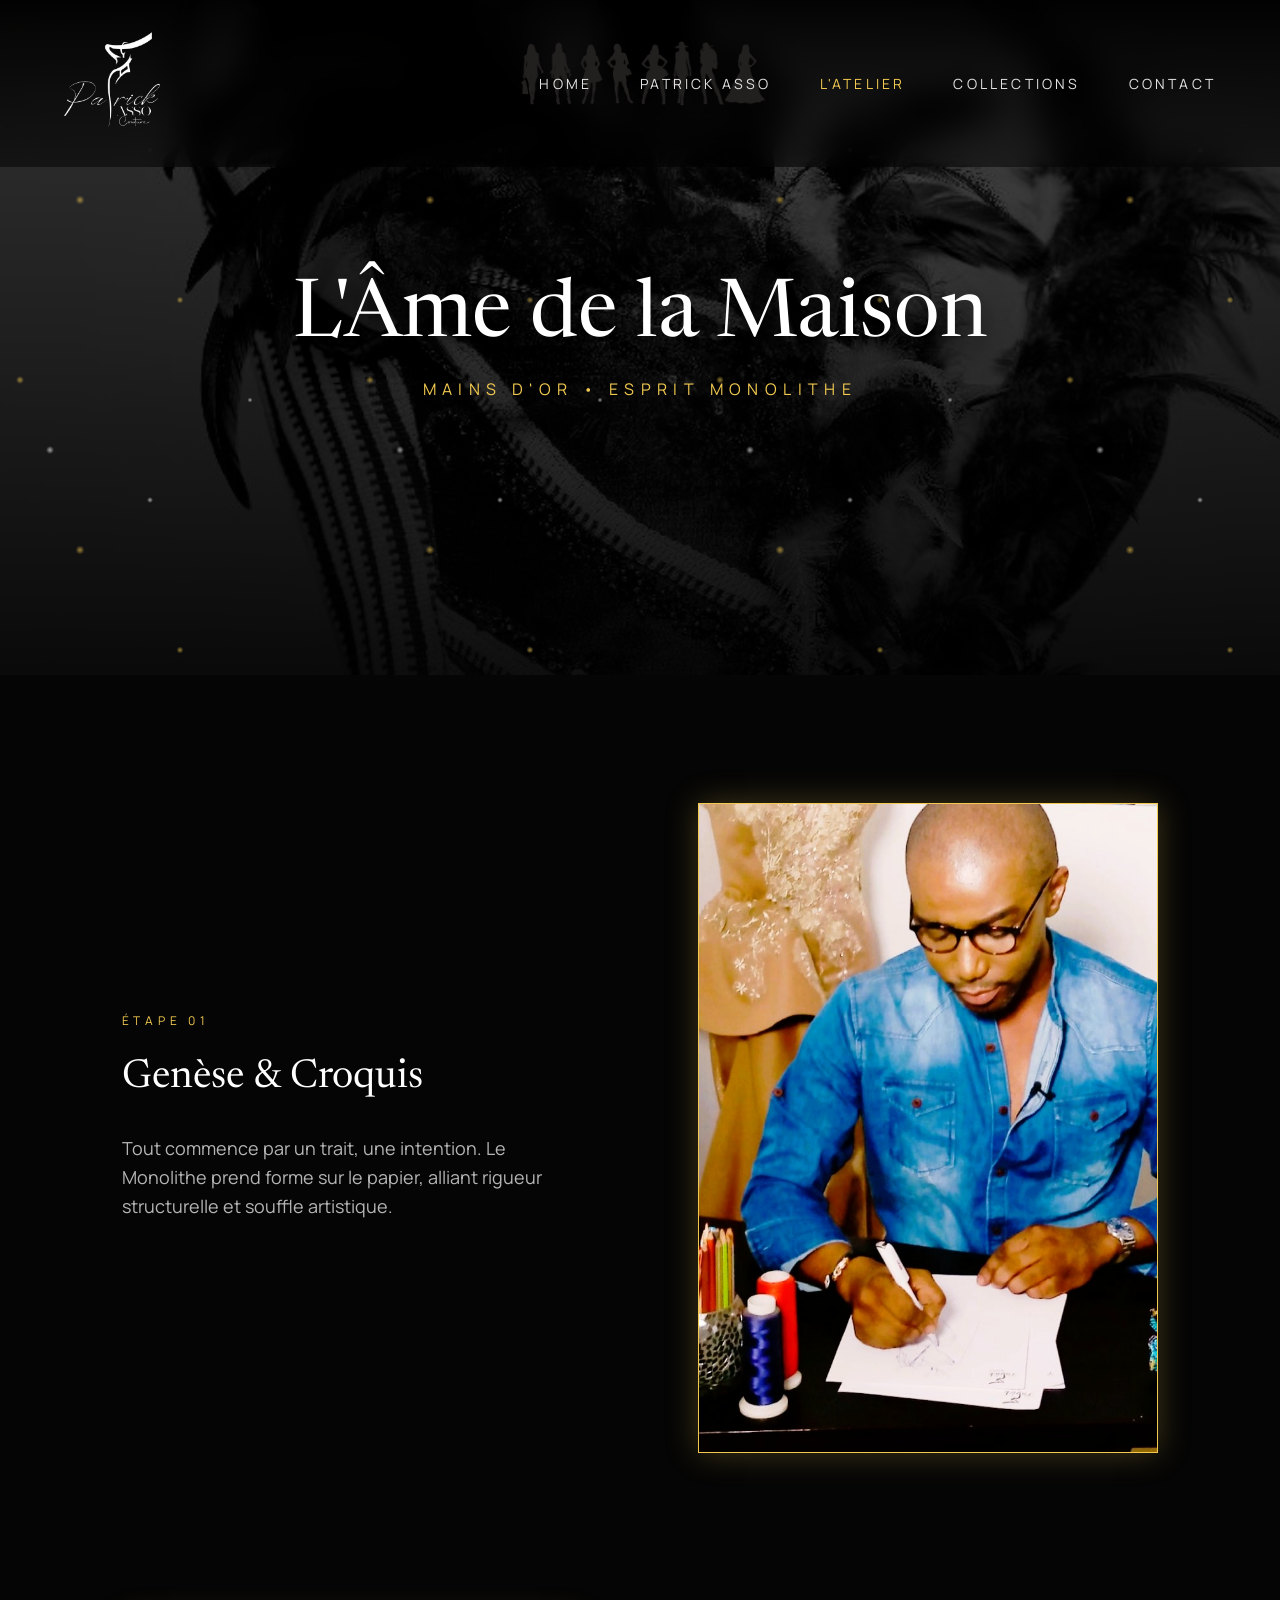
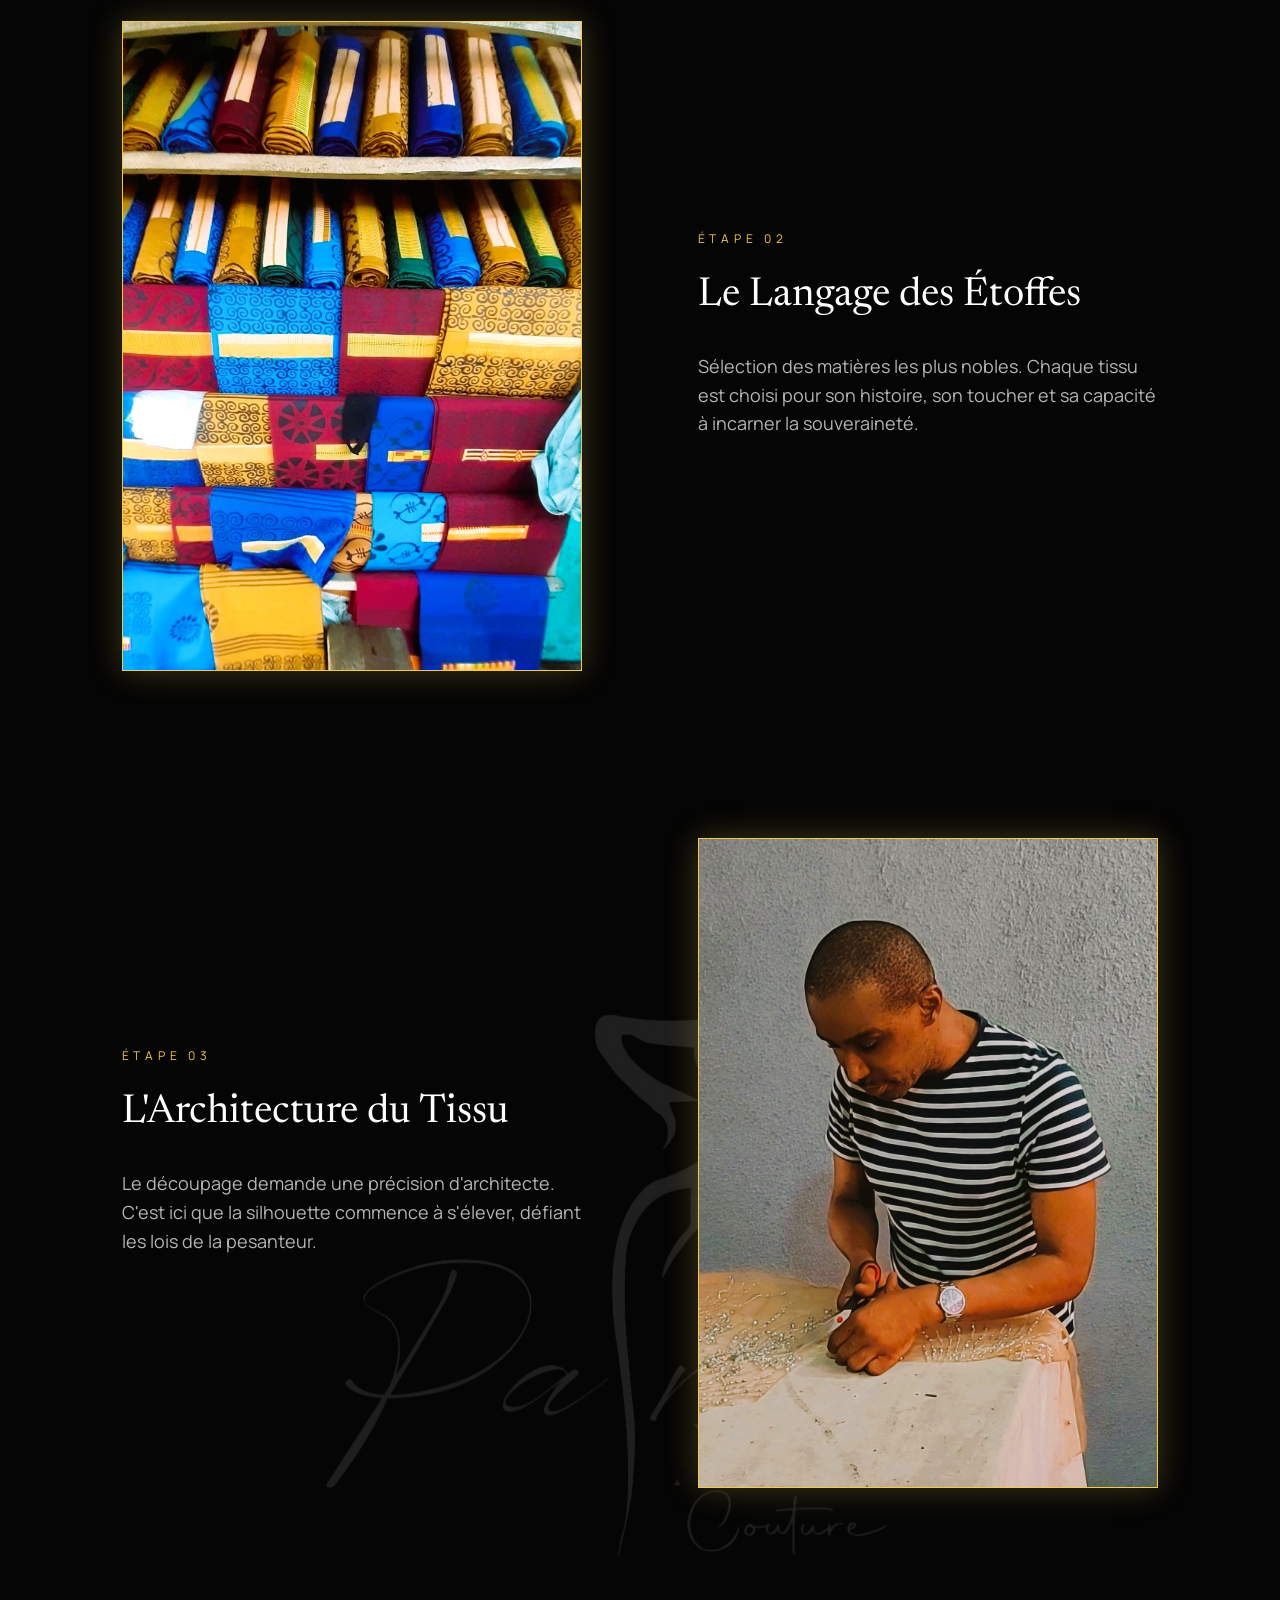
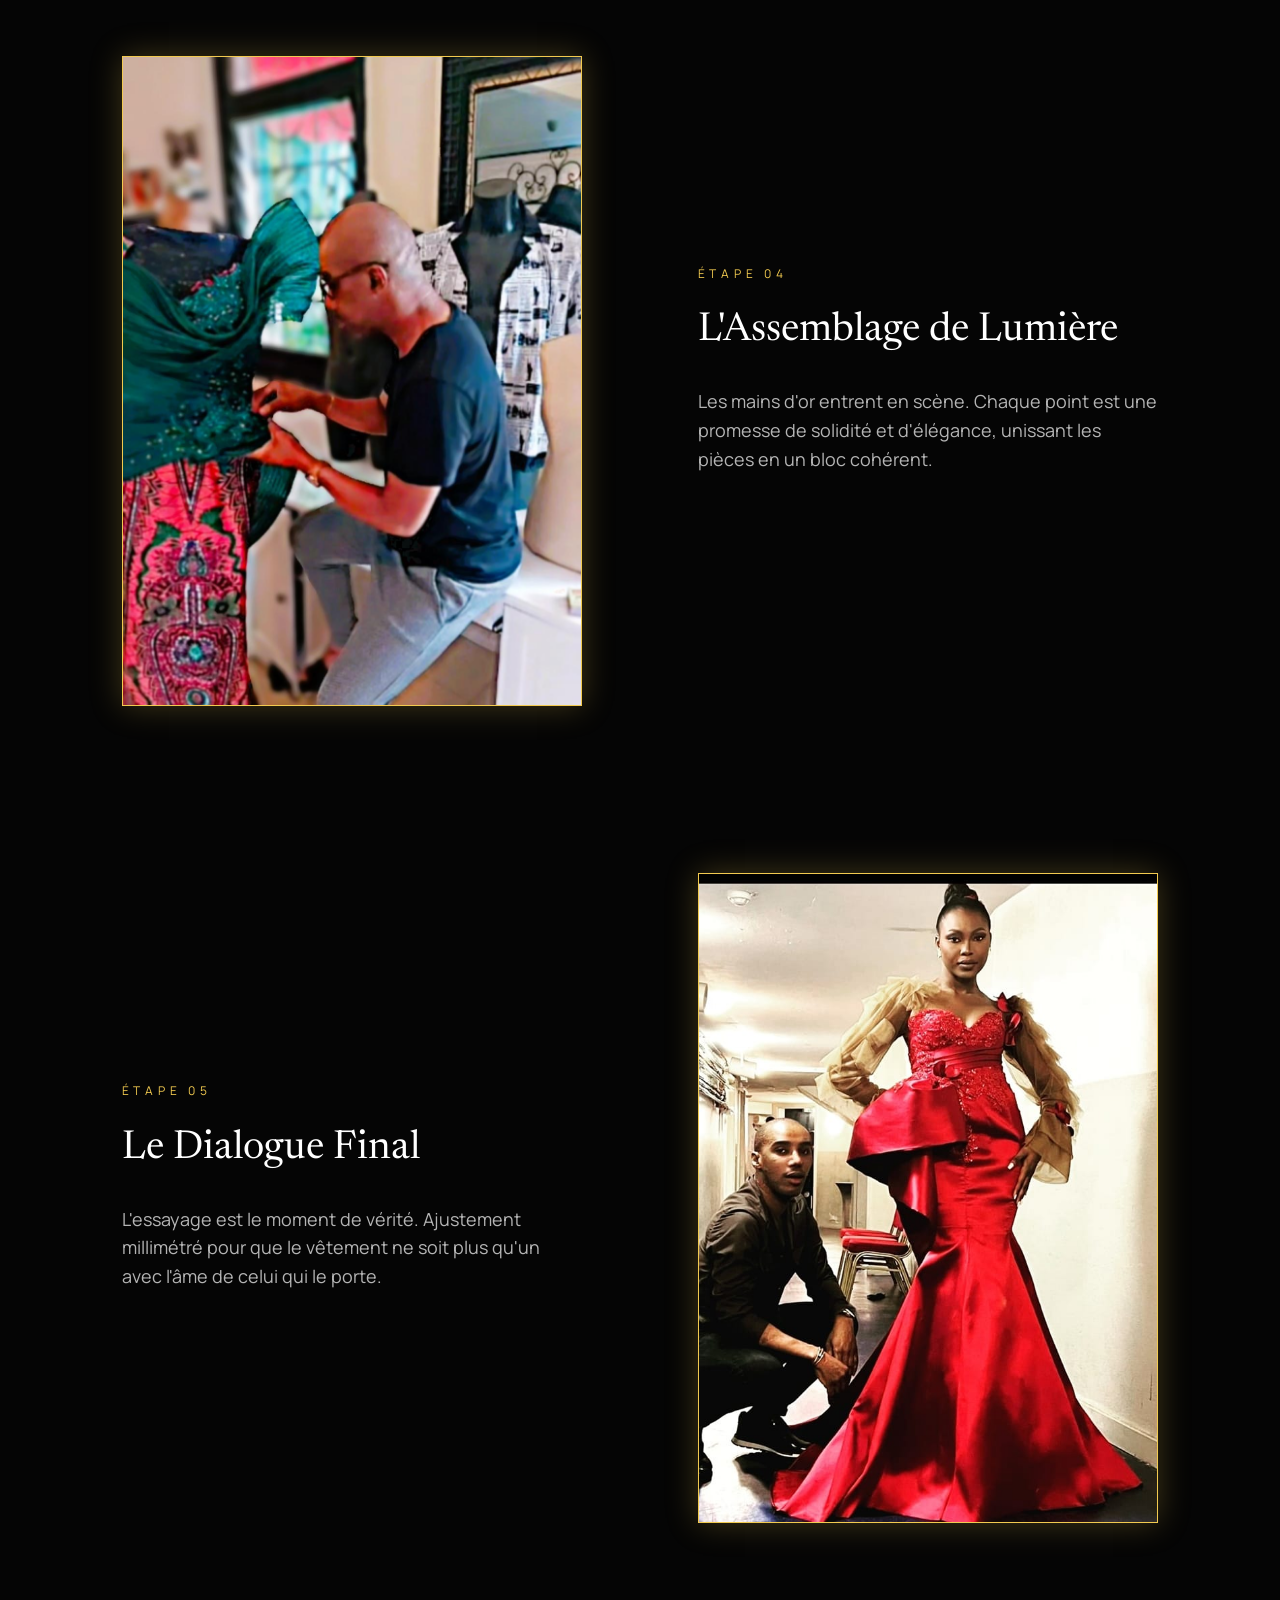
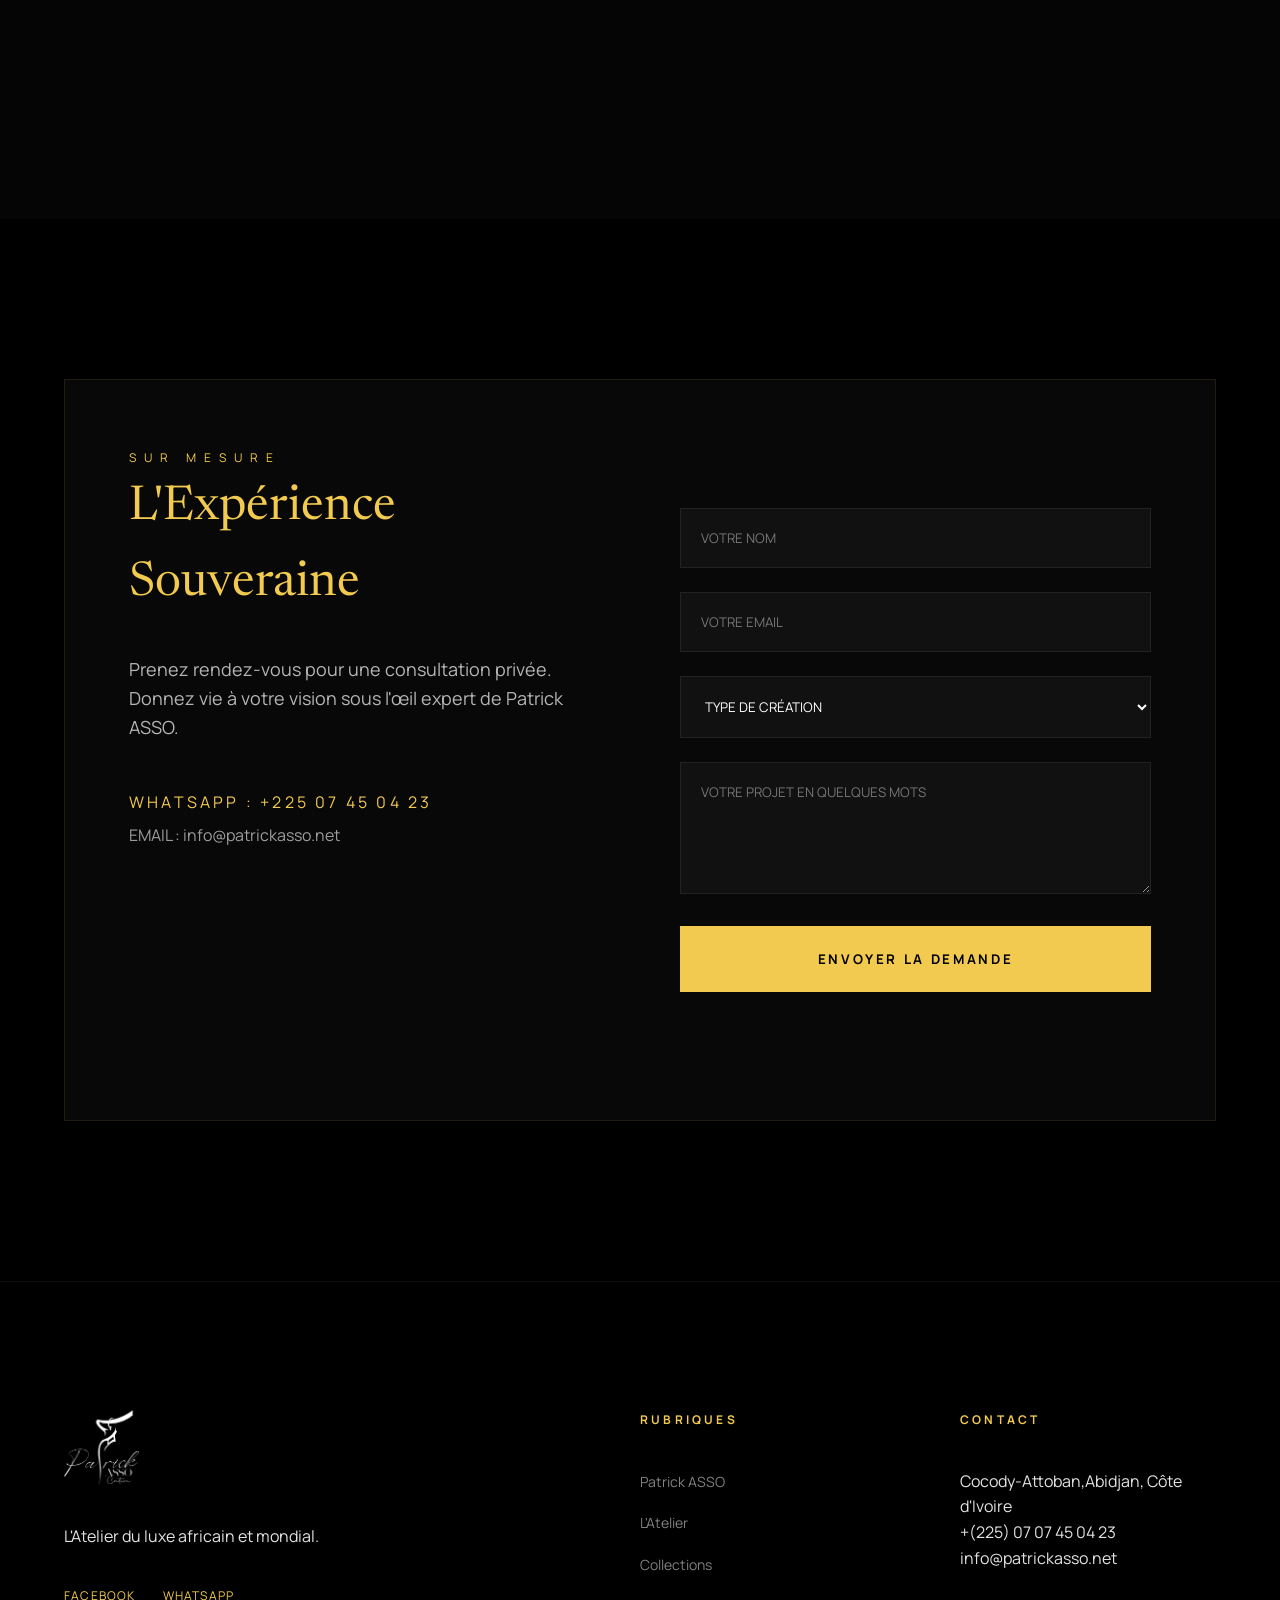
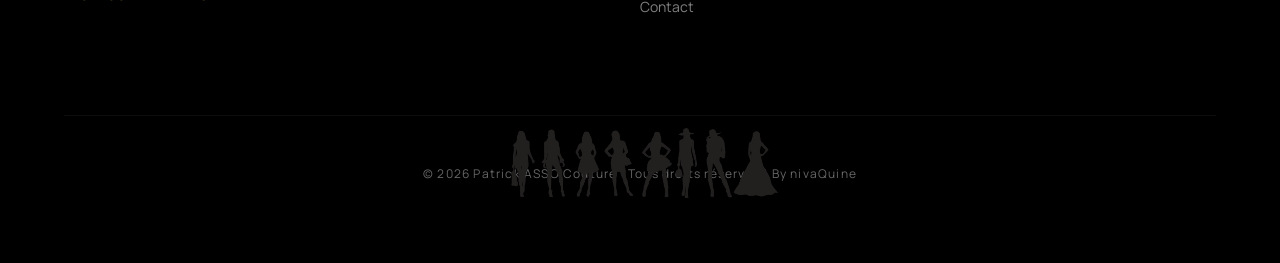
==== atelier.html @ ccaa70ef "feat: ajout images carrousel index + site complet" ====
<!DOCTYPE html>
<html lang="fr">
<head>
    <meta charset="UTF-8">
    <meta name="viewport" content="width=device-width, initial-scale=1.0">
    <title>L'Atelier & Sur Mesure | Patrick ASSO Couture</title>
    <link rel="icon" type="image/png" href="images/logo/favicon_pa.png">
    <link rel="stylesheet" href="index.css">
    <link rel="preconnect" href="https://fonts.googleapis.com">
    <link rel="preconnect" href="https://fonts.gstatic.com" crossorigin>
    <link href="https://fonts.googleapis.com/css2?family=Manrope:wght@200..800&family=Newsreader:ital,opsz,wght@0,6..72,200..800;1,6..72,200..800&display=swap" rel="stylesheet">
    <style>
        /* Specific Styles for Immersive Atelier Header */
        .atelier-hero {
            position: relative;
            height: 75vh;
            width: 100%;
            display: flex;
            align-items: center;
            justify-content: center;
            text-align: center;
            overflow: hidden;
        }

        .atelier-hero::before {
            content: '';
            position: absolute;
            top: 0; left: 0; width: 100%; height: 100%;
            background: linear-gradient(to bottom, rgba(0,0,0,0.5), rgba(0,0,0,0.9));
            z-index: 1;
        }

        .atelier-hero-content {
            position: relative;
            z-index: 2;
        }

        .atelier-hero-title {
            font-family: var(--font-serif);
            font-size: clamp(3rem, 7vw, 5rem);
            color: #fff;
            line-height: 1.1;
            margin-bottom: 1rem;
            text-shadow: 0 10px 30px rgba(0,0,0,0.8);
        }

        .atelier-hero-subtitle {
            font-family: var(--font-sans);
            font-size: 1rem;
            letter-spacing: 0.4em;
            color: var(--color-gold);
            text-transform: uppercase;
        }

        /* Timeline & Styling Integration */
        .timeline-section {
            padding: 8rem 0;
            background-color: #050505;
            position: relative;
            overflow: hidden;
        }

        .timeline-section::before {
            content: '';
            position: absolute;
            top: 50%;
            left: 50%;
            transform: translate(-50%, -50%);
            width: 70vh;
            height: 70vh;
            background-image: url('images/logo/logo_patric_asso_transp.png');
            background-size: contain;
            background-repeat: no-repeat;
            background-position: center;
            opacity: 0.1; /* Imperial Presence */
            z-index: 0;
            pointer-events: none;
            filter: grayscale(100%);
        }

        .timeline-container {
            position: relative;
            z-index: 1;
            max-width: 1200px;
            margin: 0 auto;
        }

        .timeline-item {
            display: flex;
            align-items: center;
            margin-bottom: 10rem;
            opacity: 1;
            transition: all 0.5s ease;
        }

        .timeline-item:nth-child(even) {
            flex-direction: row-reverse;
        }

        .timeline-content {
            flex: 1;
            padding: 0 5%;
        }

        .timeline-image {
            flex: 1;
            padding: 0 5%;
        }

        .timeline-image img {
            width: 100%;
            height: 650px;
            object-fit: cover;
            border: 1px solid var(--color-gold);
            box-shadow: 0 0 30px rgba(242, 202, 80, 0.25);
            transition: transform 0.8s ease;
        }

        .timeline-image img:hover {
            transform: scale(1.05);
        }

        .step-number {
            font-family: var(--font-sans);
            font-size: 0.75rem;
            color: var(--color-gold);
            letter-spacing: 0.3rem;
            margin-bottom: 1rem;
            display: block;
            text-transform: uppercase;
        }

        .step-title {
            font-family: var(--font-serif);
            font-size: 2.5rem;
            color: #fff;
            margin-bottom: 1.5rem;
        }

        /* Forms & Consultation Branding */
        .consult-section {
            background-color: var(--color-midnight);
            padding: 10rem 0;
        }

        .form-grid {
            display: grid;
            grid-template-columns: 1fr 1fr;
            gap: 5rem;
            background: #080808;
            border: 1px solid rgba(242, 202, 80, 0.1);
            padding: 4rem;
        }

        .form-info h2 {
            font-family: var(--font-serif);
            font-size: 3rem;
            margin-bottom: 2rem;
            color: var(--color-gold);
        }

        .contact-form input, .contact-form textarea, .contact-form select {
            width: 100%;
            padding: 1.25rem;
            background: #111;
            border: 1px solid #222;
            color: #fff;
            font-family: var(--font-sans);
            margin-bottom: 1.5rem;
            transition: border 0.3s ease;
        }

        .contact-form input:focus, .contact-form textarea:focus {
            outline: none;
            border-color: var(--color-gold);
        }

        .btn-submit {
            background: var(--color-gold);
            color: #000;
            border: none;
            padding: 1.5rem 3rem;
            font-family: var(--font-sans);
            font-weight: 700;
            text-transform: uppercase;
            letter-spacing: 0.2em;
            cursor: pointer;
            transition: all 0.3s ease;
            width: 100%;
        }

        .btn-submit:hover {
            background: #fff;
            transform: translateY(-5px);
        }

        @media (max-width: 992px) {
            .form-grid { grid-template-columns: 1fr; padding: 2rem; }
            .timeline-item, .timeline-item:nth-child(even) { flex-direction: column; text-align: center; }
            .timeline-image img { height: 400px; margin-top: 3rem; }
        }
    </style>
</head>
<body>

    <!-- Header Overlay Navigation -->
    <header class="main-header">
        <div class="logo-container">
            <a href="index.html">
                <img src="images/logo/logo_patric_asso_transp.png" alt="Patrick ASSO Couture" class="logo">
            </a>
        </div>
        <button class="menu-toggle" id="menuToggle" aria-label="Menu" aria-expanded="false"><span></span><span></span><span></span></button>
        <nav class="main-nav">
            <ul>
                <li><a href="index.html">Home</a></li>
                <li><a href="createur.html">Patrick ASSO</a></li>
                <li><a href="atelier.html" style="color: var(--color-gold);">L'Atelier</a></li>
                <li class="dropdown">
                    <a href="collections.html" class="dropbtn">Collections</a>
                    <div class="dropdown-content">
                        <a href="collection-love-love.html">Love & Love</a>
                        <a href="collection-asian.html">Asian</a>
                        <a href="collection-sahel.html">Sahel</a>
                        <a href="collection-urban.html">Urban</a>
                        <a href="collection-special.html">Edition Spéciale</a>
                    </div>
                </li>
                <li><a href="atelier.html#contact">Contact</a></li>
            </ul>
        </nav>
    </header>

    <main>
        <!-- Immersive B&W Header -->
        <section class="atelier-hero">
            <div class="hero-carousel-container">
                <div class="hero-carousel-slide active" style="background-image: url('images/atelier/atelier.jpg');"></div>
                <div class="hero-carousel-slide" style="background-image: url('images/atelier/choix_tissu.jpg');"></div>
                <div class="hero-carousel-slide" style="background-image: url('images/atelier/decoupage.jpg');"></div>
            </div>
            <div class="atelier-hero-content">
                <h1 class="atelier-hero-title">L'Âme de la Maison</h1>
                <p class="atelier-hero-subtitle">Mains d'Or • Esprit Monolithe</p>
            </div>
            <!-- Glitter overlay for a fairy touch -->
            <!-- Balanced White & Gold Glitter Overlay -->
            <div style="position: absolute; top:0; left:0; width:100%; height:100%; z-index:1; animation: glitterFall 25s linear infinite; background-image: 
                radial-gradient(4px 4px at 20px 30px, var(--color-gold), rgba(0,0,0,0)), 
                radial-gradient(3px 3px at 150px 150px, #fff, rgba(0,0,0,0)),
                radial-gradient(4.5px 4.5px at 80px 200px, var(--color-gold), rgba(0,0,0,0)),
                radial-gradient(2.5px 2.5px at 250px 50px, #fff, rgba(0,0,0,0)),
                radial-gradient(3.5px 3.5px at 180px 300px, var(--color-gold), rgba(0,0,0,0)),
                radial-gradient(4px 4px at 50px 100px, #fff, rgba(0,0,0,0)); 
                background-size: 350px 350px; opacity: 0.6; pointer-events: none;"></div>
        </section>

        <!-- Chronology of creation -->
        <section class="timeline-section">
            <div class="container">
                <div class="timeline-container">
                    
                    <!-- Step 1 -->
                    <div class="timeline-item">
                        <div class="timeline-content">
                            <span class="step-number">Étape 01</span>
                            <h3 class="step-title">Genèse & Croquis</h3>
                            <p class="body-text">Tout commence par un trait, une intention. Le Monolithe prend forme sur le papier, alliant rigueur structurelle et souffle artistique.</p>
                        </div>
                        <div class="timeline-image">
                            <img src="images/atelier/conception_croquis.jpg" alt="Conception Croquis">
                        </div>
                    </div>

                    <!-- Step 2 -->
                    <div class="timeline-item">
                        <div class="timeline-content">
                            <span class="step-number">Étape 02</span>
                            <h3 class="step-title">Le Langage des Étoffes</h3>
                            <p class="body-text">Sélection des matières les plus nobles. Chaque tissu est choisi pour son histoire, son toucher et sa capacité à incarner la souveraineté.</p>
                        </div>
                        <div class="timeline-image">
                            <img src="images/atelier/choix_tissu.jpg" alt="Choix des tissus">
                        </div>
                    </div>

                    <!-- Step 3 -->
                    <div class="timeline-item">
                        <div class="timeline-content">
                            <span class="step-number">Étape 03</span>
                            <h3 class="step-title">L'Architecture du Tissu</h3>
                            <p class="body-text">Le découpage demande une précision d'architecte. C'est ici que la silhouette commence à s'élever, défiant les lois de la pesanteur.</p>
                        </div>
                        <div class="timeline-image">
                            <img src="images/atelier/decoupage.jpg" alt="Découpage">
                        </div>
                    </div>

                    <!-- Step 4 -->
                    <div class="timeline-item">
                        <div class="timeline-content">
                            <span class="step-number">Étape 04</span>
                            <h3 class="step-title">L'Assemblage de Lumière</h3>
                            <p class="body-text">Les mains d'or entrent en scène. Chaque point est une promesse de solidité et d'élégance, unissant les pièces en un bloc cohérent.</p>
                        </div>
                        <div class="timeline-image">
                            <img src="images/atelier/montage.jpg" alt="Montage">
                        </div>
                    </div>

                    <!-- Step 5 -->
                    <div class="timeline-item">
                        <div class="timeline-content">
                            <span class="step-number">Étape 05</span>
                            <h3 class="step-title">Le Dialogue Final</h3>
                            <p class="body-text">L'essayage est le moment de vérité. Ajustement millimétré pour que le vêtement ne soit plus qu'un avec l'âme de celui qui le porte.</p>
                        </div>
                        <div class="timeline-image">
                            <img src="images/atelier/essayage.jpg" alt="Essayage">
                        </div>
                    </div>

                </div>
            </div>
        </section>

        <!-- Consultation Form -->
        <section class="consult-section" id="contact">
            <div class="container">
                <div class="form-grid">
                    <div class="form-info">
                        <span class="hero-label">SUR MESURE</span>
                        <h2>L'Expérience<br>Souveraine</h2>
                        <p class="body-text">Prenez rendez-vous pour une consultation privée. Donnez vie à votre vision sous l'œil expert de Patrick ASSO.</p>
                        <div style="margin-top: 3rem;">
                            <p style="color: var(--color-gold); font-family: var(--font-sans); letter-spacing: 0.2rem;">WHATSAPP : +225 07 45 04 23</p>
                            <p style="color: #fff; opacity: 0.6; font-family: var(--font-sans); margin-top: 0.5rem;">EMAIL : info@patrickasso.net</p>
                        </div>
                    </div>
                    <form action="https://formspree.io/f/xzdkaaqk" method="POST" id="contact-form" class="contact-form">
                        <input type="text" name="name" placeholder="VOTRE NOM" required>
                        <input type="email" name="email" placeholder="VOTRE EMAIL" required>
                        <select name="category" required>
                            <option value="" disabled selected>TYPE DE CRÉATION</option>
                            <option value="wedding">Love & Love</option>
                            <option value="soiree">Haute Couture Soirée</option>
                            <option value="homme">Ligne Homme</option>
                            <option value="autre">Consultation Privée</option>
                        </select>
                        <textarea name="message" placeholder="VOTRE PROJET EN QUELQUES MOTS" rows="5" required></textarea>
                        <button type="submit" id="submit-btn" class="btn-submit">ENVOYER LA DEMANDE</button>
                        <p id="form-status" style="display: none; margin-top: 1rem; color: var(--color-gold); font-family: var(--font-sans); text-transform: uppercase; letter-spacing: 0.1rem; font-size: 0.8rem;"></p>
                    </form>
                </div>
            </div>
        </section>

    </main>

    <!-- Footer -->
            <footer class="main-footer" id="contact">
        <div class="container">
            <div class="footer-grid">
                <div class="footer-brand">
                    <img src="images/logo/logo_patric_asso_transp.png" alt="Patrick ASSO" class="logo-small">
                    <p>L'Atelier du luxe africain et mondial.</p>
                    <div style="margin-top: 2rem;">
                        <a href="https://www.facebook.com/profile.php?id=100050481160133" target="_blank"
                            style="color: var(--color-gold); margin-right: 1.5rem; text-decoration: none; font-size: 0.75rem; letter-spacing: 0.1em;">FACEBOOK</a>
                        <a href="https://wa.me/22507450423" target="_blank"
                            style="color: var(--color-gold); text-decoration: none; font-size: 0.75rem; letter-spacing: 0.1em;">WHATSAPP</a>
                    </div>
                </div>
                <div class="footer-links">
                    <h4>RUBRIQUES</h4>
                    <ul>
                        <li><a href="createur.html">Patrick ASSO</a></li>
                        <li><a href="atelier.html">L'Atelier</a></li>
                        <li><a href="collections.html">Collections</a></li>
                        <li><a href="atelier.html#contact">Contact</a></li>
                    </ul>
                </div>
                <div class="footer-contact">
                    <h4>Contact</h4>
                    <p>Cocody-Attoban,Abidjan, Côte d'Ivoire</p>
                    <p>+(225) 07 07 45 04 23</p>
                    <p>info@patrickasso.net</p>
                </div>
            </div>
            <div class="footer-bottom">
                &copy; 2026 Patrick ASSO Couture | Tous droits réservés | By nivaQuine
            </div>
        </div>
    </footer>

    <script>
        var form = document.getElementById("contact-form");
        
        async function handleSubmit(event) {
          event.preventDefault();
          var status = document.getElementById("form-status");
          var btn = document.getElementById("submit-btn");
          var data = new FormData(event.target);
          
          btn.innerText = "ENVOI EN COURS...";
          btn.disabled = true;

          fetch(event.target.action, {
            method: form.method,
            body: data,
            headers: {
                'Accept': 'application/json'
            }
          }).then(response => {
            if (response.ok) {
              status.innerText = "MERCI ! VOTRE DEMANDE A ÉTÉ ENVOYÉE AVEC SUCCÈS.";
              status.style.display = "block";
              btn.innerText = "ENVOYÉ";
              form.reset()
            } else {
              response.json().then(data => {
                if (Object.hasOwn(data, 'errors')) {
                  status.innerText = data["errors"].map(error => error["message"]).join(", ");
                } else {
                  status.innerText = "OUP ! UNE ERREUR S'EST PRODUITE.";
                }
                status.style.display = "block";
                btn.innerText = "RESSAYER";
                btn.disabled = false;
              })
            }
          }).catch(error => {
            status.innerText = "OUP ! UNE ERREUR DE CONNEXION S'EST PRODUITE.";
            status.style.display = "block";
            btn.innerText = "RESSAYER";
            btn.disabled = false;
          });
        }
        form.addEventListener("submit", handleSubmit)
    </script>
    <!-- Hamburger Menu Script -->
    <script>
    (function() {
        var toggle = document.getElementById('menuToggle');
        var nav = document.querySelector('.main-nav');
        if (!toggle || !nav) return;

        function closeNav() {
            nav.classList.remove('nav-open');
            toggle.classList.remove('is-active');
            toggle.setAttribute('aria-expanded', 'false');
        }

        // Hamburger toggle
        toggle.addEventListener('click', function(e) {
            e.stopPropagation();
            var isOpen = nav.classList.toggle('nav-open');
            toggle.classList.toggle('is-active', isOpen);
            toggle.setAttribute('aria-expanded', String(isOpen));
        });

        // Mobile dropdown toggle (click on dropbtn)
        nav.querySelectorAll('.dropbtn').forEach(function(btn) {
            btn.addEventListener('click', function(e) {
                if (window.innerWidth <= 900) {
                    e.preventDefault();
                    e.stopPropagation();
                    var parentLi = btn.closest('.dropdown');
                    // Close other dropdowns
                    nav.querySelectorAll('.dropdown.open').forEach(function(d) {
                        if (d !== parentLi) d.classList.remove('open');
                    });
                    parentLi.classList.toggle('open');
                }
            });
        });

        // Close nav on regular link click (not dropbtn on mobile)
        nav.querySelectorAll('a:not(.dropbtn)').forEach(function(link) {
            link.addEventListener('click', closeNav);
        });

        // Close on outside click
        document.addEventListener('click', function(e) {
            if (!nav.contains(e.target) && !toggle.contains(e.target)) {
                closeNav();
                nav.querySelectorAll('.dropdown.open').forEach(function(d) {
                    d.classList.remove('open');
                });
            }
        });

        // On resize back to desktop: reset state
        window.addEventListener('resize', function() {
            if (window.innerWidth > 900) {
                closeNav();
                nav.querySelectorAll('.dropdown.open').forEach(function(d) {
                    d.classList.remove('open');
                });
            }
        });
    })();
    </script>
    <script src="hero-carousel.js"></script>
</body>
</html>
---- index.css ----
/* Modern Reset & Base Rules */
* {
    margin: 0;
    padding: 0;
    box-sizing: border-box;
}

:root {
    --color-midnight: #000000;
    /* Switched to pure black for better logo integration */
    --color-gold: #f2ca50;
    --color-silver: #e2e2e2;
    --color-text: #e2e2e2;
    --font-serif: 'Newsreader', serif;
    --font-sans: 'Manrope', sans-serif;
    --spacing-base: 1.5rem;
    --spacing-xl: 4rem;
    --spacing-hero: 8rem;
}

html {
    scroll-behavior: smooth;
    overflow-x: hidden;
    width: 100%;
}

body {
    background-color: var(--color-midnight);
    color: var(--color-text);
    font-family: var(--font-sans);
    line-height: 1.6;
    overflow-x: hidden;
    position: relative;
    width: 100%;
}

/* Watermark Logo Background */
body::before {
    content: '';
    position: fixed;
    top: 50%;
    left: 50%;
    transform: translate(-50%, -50%);
    width: 60vh;
    height: 60vh;
    background-image: url('images/logo/logo_patric_asso_transp.png');
    background-size: contain;
    background-position: center;
    background-repeat: no-repeat;
    opacity: 0.12;
    /* Reinforced Visibility */
    z-index: -1;
    pointer-events: none;
}

/* Typography */
h1,
h2,
h3,
blockquote {
    font-family: var(--font-serif);
    font-weight: 400;
}

h1 {
    font-size: clamp(3rem, 10vw, 6rem);
    line-height: 1.1;
}

h2 {
    font-size: clamp(2rem, 5vw, 3.5rem);
    margin-bottom: 2rem;
}

h3 {
    font-size: 1.75rem;
    margin-bottom: 1rem;
}

.section-title {
    position: relative;
    padding-left: 2rem;
}

.section-title::before {
    content: '';
    position: absolute;
    left: 0;
    top: 0.5rem;
    width: 2px;
    height: 100%;
    background-color: var(--color-gold);
}

.section-title-center {
    font-family: var(--font-serif);
    font-size: 3rem;
    text-align: center;
    margin-bottom: 5rem;
    letter-spacing: 0.1em;
}

.body-text {
    font-size: 1.125rem;
    color: rgba(255, 255, 255, 0.7);
    max-width: 60ch;
    margin-bottom: 2rem;
}

/* Header & Nav */
.main-header {
    position: fixed;
    top: 0;
    left: 0;
    width: 100%;
    padding: 2rem 5%;
    display: flex;
    justify-content: space-between;
    align-items: center;
    z-index: 1000;
    background: linear-gradient(rgba(0, 0, 0, 0.95), rgba(0, 0, 0, 0.5));
    backdrop-filter: blur(15px);
}

.main-header::before {
    content: '';
    position: absolute;
    top: 50%;
    left: 50%;
    transform: translate(-50%, -50%);
    width: 280px;
    height: 100%;
    background-image: url('images/masques_motifs/fashion.png');
    background-size: contain;
    background-position: center;
    background-repeat: no-repeat;
    pointer-events: none;
    z-index: 0;
    animation: sealColorPulse 6s ease-in-out infinite;
}

.logo-container,
.main-nav {
    position: relative;
    z-index: 2;
}

.logo {
    height: 95px;
    /* Enlarged for premium presence */
    width: auto;
}

.main-nav ul {
    display: flex;
    list-style: none;
    gap: 3rem;
}

.main-nav a {
    text-decoration: none;
    color: var(--color-silver);
    font-family: var(--font-sans);
    text-transform: uppercase;
    font-size: 0.875rem;
    letter-spacing: 0.2rem;
    transition: color 0.3s ease;
}

.main-nav a:hover,
.dropdown:hover .dropbtn {
    color: var(--color-gold);
}

/* Dropdown Menu Styles */
.dropdown {
    position: relative;
    display: inline-block;
}

.dropdown-content {
    display: none;
    position: absolute;
    background-color: rgba(0, 0, 0, 0.95);
    min-width: 220px;
    box-shadow: 0px 8px 16px 0px rgba(0, 0, 0, 0.5);
    z-index: 1001;
    border: 1px solid rgba(242, 202, 80, 0.2);
    top: 100%;
    left: 0;
    margin-top: 0;
    /* Fixed: Removed gap that caused hover menu to close */
    backdrop-filter: blur(10px);
}

.dropdown-content a {
    color: var(--color-silver);
    padding: 1rem 1.5rem;
    text-decoration: none;
    display: block;
    font-size: 0.75rem;
    letter-spacing: 0.1em;
    border-bottom: 1px solid rgba(255, 255, 255, 0.05);
    transition: all 0.3s ease;
}

.dropdown-content a:last-child {
    border-bottom: none;
}

.dropdown-content a:hover {
    background-color: rgba(242, 202, 80, 0.1);
    color: var(--color-gold);
    padding-left: 2rem;
}

.dropdown:hover .dropdown-content {
    display: block;
}

/* Carousel Hero Section */
.hero {
    position: relative;
    height: 100vh;
    width: 100%;
    display: flex;
    justify-content: center;
    /* Added for centering ability */
    align-items: center;
    overflow: hidden;
}

.carousel-container {
    position: absolute;
    top: 0;
    left: 0;
    width: 100%;
    height: 100vh;
    z-index: 0;
    overflow: hidden;
}

.carousel-slide {
    position: absolute;
    top: 50%;
    transform: translate(-50%, -50%);
    width: 25vw;
    height: 60vh;
    background-size: cover;
    background-position: center top;
    border-radius: 4px;
    border: 1px solid var(--color-gold);
    /* Added golden frame */
    opacity: 0;
    filter: grayscale(100%);
    transition: all 0.8s cubic-bezier(0.25, 1, 0.5, 1);
    z-index: 0;
}


/* Bottom Silhouette Mask Overlay */
.carousel-container::after {
    content: '';
    position: absolute;
    bottom: 0;
    left: 0;
    width: 100%;
    height: 15vh;
    background-image: url('images/masques_motifs/fashion.png');
    background-size: contain;
    background-position: bottom center;
    background-repeat: repeat-x;
    z-index: 2;
    opacity: 0.3;
    /* Subtle presence */
    filter: brightness(0);
    /* Make silhouettes pure black */
}

.carousel-slide.active {
    left: 50%;
    width: 35vw;
    height: 80vh;
    opacity: 1;
    filter: grayscale(0%);
    z-index: 3;
    box-shadow: 0 30px 60px rgba(0, 0, 0, 0.8), 0 0 20px rgba(242, 202, 80, 0.4);
}

.carousel-slide.prev {
    left: 15%;
    opacity: 0.6;
    filter: grayscale(100%);
    z-index: 2;
}

.carousel-slide.next {
    left: 85%;
    opacity: 0.6;
    filter: grayscale(100%);
    z-index: 2;
}

.carousel-slide.hidden-left {
    left: -20%;
    opacity: 0;
    z-index: 1;
    pointer-events: none;
}

.carousel-slide.hidden-right {
    left: 120%;
    opacity: 0;
    z-index: 1;
    pointer-events: none;
}

.hero-overlay {
    display: none;
    /* Removed shadow to make images fully visible */
}

/* Shared Secondary Hero Carousel (Fade) */
.hero-carousel-container {
    position: absolute;
    top: 0;
    left: 0;
    width: 100%;
    height: 100%;
    z-index: 0;
    overflow: hidden;
}

.hero-carousel-slide {
    position: absolute;
    top: 0;
    left: 0;
    width: 100%;
    height: 100%;
    background-size: cover;
    background-position: center 15%;
    opacity: 0;
    transition: opacity 1.5s ease-in-out;
    filter: grayscale(100%) brightness(0.7);
    z-index: 0;
}

.hero-carousel-slide.active {
    opacity: 1;
}

.hero-content {
    position: absolute;
    bottom: 8%;
    /* Moved to bottom */
    left: 50%;
    transform: translateX(-50%);
    /* Centered horizontally */
    z-index: 10;
    width: 90%;
    max-width: 1000px;
    text-align: center;
    /* Centered text */
}

.hero-label {
    font-family: var(--font-sans);
    letter-spacing: 0.5rem;
    font-size: 0.75rem;
    color: var(--color-gold);
    margin-bottom: 2rem;
}

.hero-title span {
    color: var(--color-gold);
    font-style: italic;
    font-weight: 300;
}

.btn-primary {
    display: inline-block;
    background-color: var(--color-gold);
    color: #000;
    padding: 1rem 2.5rem;
    text-decoration: none;
    text-transform: uppercase;
    font-family: var(--font-sans);
    font-weight: 700;
    letter-spacing: 0.1rem;
    margin-top: 2rem;
    /* Reduced for bottom alignment */
    transition: all 0.3s ease;
}

.btn-primary:hover {
    background-color: #fff;
    transform: translateX(10px);
}

/* Heritage Section */
.container {
    max-width: 1400px;
    margin: 0 auto;
    padding: 0 5%;
}

.heritage {
    padding: var(--spacing-hero) 0;
}

.heritage-grid {
    display: grid;
    grid-template-columns: 1fr 1fr;
    gap: 5rem;
    align-items: center;
}

.heritage-image img {
    width: 100%;
    height: auto;
    object-fit: cover;
    border: 1px solid var(--color-gold);
    /* Unified styling */
    box-shadow: 0 0 20px rgba(242, 202, 80, 0.2);
}

.link-gold {
    color: var(--color-gold);
    text-decoration: none;
    text-transform: uppercase;
    font-size: 0.875rem;
    font-weight: 700;
    letter-spacing: 0.1rem;
    border-bottom: 1px solid var(--color-gold);
}

/* Collections & Lookbook */
.featured-collection {
    padding: var(--spacing-hero) 0;
}

.lookbook-grid {
    display: grid;
    grid-template-columns: 1fr 1fr;
    gap: 4rem;
}

.look-card {
    position: relative;
    overflow: hidden;
    background-color: #0c0c0c;
}

.look-card img {
    width: 100%;
    height: 800px;
    object-fit: cover;
    transition: transform 1.2s ease;
    border: 1px solid var(--color-gold);
    /* Unified styling */
    box-shadow: 0 0 30px rgba(242, 202, 80, 0.25);
}

.look-card:hover img {
    transform: scale(1.05);
}

.asym-down {
    margin-top: 10rem;
}

.look-info {
    padding: 2rem 0;
}

.look-card p {
    font-family: var(--font-sans);
    font-size: 0.875rem;
    text-transform: uppercase;
    letter-spacing: 0.1rem;
    color: var(--color-gold);
}

/* Quote Section / Parallax Gap */
.quote-section {
    padding: var(--spacing-hero) 0;
    text-align: center;
    background-image: url('images/init/init_wedding_5.jpg');

    background-size: cover;
    background-position: center;
    background-attachment: fixed;
    position: relative;
    overflow: hidden;
}

.quote-section::after {
    content: '';
    position: absolute;
    top: 0;
    left: 0;
    width: 100%;
    height: 100%;
    background: rgba(0, 0, 0, 0.7);
    /* Darken for text legibility */
    z-index: 1;
}

.quote-section .container {
    position: relative;
    z-index: 2;
}

.main-quote {
    font-size: clamp(2rem, 4vw, 3.5rem);
    line-height: 1.3;
    font-style: italic;
    color: var(--color-gold);
    max-width: 1100px;
    margin: 0 auto;
    opacity: 0.9;
}

.main-quote cite {
    display: block;
    font-size: 0.9rem;
    font-family: var(--font-sans);
    font-style: normal;
    text-transform: uppercase;
    letter-spacing: 0.4rem;
    margin-top: 4rem;
    color: var(--color-silver);
}

/* Footer */
.main-footer {
    padding: var(--spacing-hero) 0 2rem;
    border-top: 1px solid rgba(255, 255, 255, 0.05);
}

.footer-grid {
    display: grid;
    grid-template-columns: 2fr 1fr 1fr;
    gap: 4rem;
    margin-bottom: 5rem;
}

.logo-small {
    height: 75px;
    /* Enlarged for footer signature */
    margin-bottom: 2rem;
}

.footer-links h4,
.footer-contact h4 {
    font-family: var(--font-sans);
    text-transform: uppercase;
    font-size: 0.75rem;
    letter-spacing: 0.2rem;
    margin-bottom: 2.5rem;
    color: var(--color-gold);
}

.footer-links ul {
    list-style: none;
}

.footer-links li {
    margin-bottom: 1rem;
}

.footer-links a {
    text-decoration: none;
    color: rgba(255, 255, 255, 0.5);
    font-size: 0.875rem;
    transition: color 0.3s ease;
}

.footer-links a:hover {
    color: var(--color-gold);
}

.footer-bottom {
    font-size: 0.75rem;
    color: rgba(255, 255, 255, 0.2);
    text-align: center;
    padding-top: 3rem;
}

/* Special Layouts for Secondary Pages */
.hero-secondary {
    height: 50vh;
    display: flex;
    justify-content: center;
    align-items: center;
    text-align: center;
    position: relative;
    overflow: hidden;
    /* Contain the glitter */
    background: linear-gradient(to bottom, #000, #0a0a0a);
}

/* Fairy Golden Dust Particles - Enhanced Variety & Speed */
.hero::before,
.hero::after,
.hero-secondary::before,
.hero-secondary::after {
    content: '';
    position: absolute;
    top: -100%;
    left: 0;
    width: 100%;
    height: 300%;
    pointer-events: none;
    z-index: 1;
    /* Default for secondary headers */
}

.hero::before,
.hero::after {
    z-index: -1;
    /* Backstage for the main landing hero */
}

.hero::before,
.hero-secondary::before {
    background-image:
        radial-gradient(1.2px 1.2px at 15px 35px, var(--color-gold), rgba(0, 0, 0, 0)),
        radial-gradient(2px 2px at 80px 10px, #ffa500, rgba(0, 0, 0, 0)),
        radial-gradient(0.8px 0.8px at 50px 80px, #fff, rgba(0, 0, 0, 0)),
        radial-gradient(1.5px 1.5px at 20px 60px, #ffd700, rgba(0, 0, 0, 0));
    background-size: 100px 100px;
    /* Reduced for high density */
    opacity: 0.6;
    animation: glitterFall 8s linear infinite;
    /* Faster for a more energetic effect */
}

.hero::after,
.hero-secondary::after {
    background-image:
        radial-gradient(2px 2px at 40px 90px, #fff, rgba(0, 0, 0, 0)),
        radial-gradient(0.5px 0.5px at 10px 10px, var(--color-gold), rgba(0, 0, 0, 0)),
        radial-gradient(1.5px 1.5px at 90px 40px, #ffa500, rgba(0, 0, 0, 0)),
        radial-gradient(1.2px 1.2px at 60px 120px, #fff, rgba(0, 0, 0, 0));
    background-size: 130px 130px;
    /* Varied density layer */
    opacity: 0.5;
    animation: glitterFall 12s linear infinite;
    animation-delay: -4s;
}

@keyframes glitterFall {
    0% {
        transform: translateY(0);
    }

    100% {
        transform: translateY(33.33%);
    }
}



.page-title {
    font-size: clamp(3rem, 8vw, 5rem);
    text-transform: uppercase;
    letter-spacing: 0.2em;
    position: relative;
    z-index: 2;
    text-shadow: 0 0 30px rgba(242, 202, 80, 0.4);
}

/* Form Styles for Sur Mesure */
.contact-form {
    max-width: 800px;
    margin: 4rem auto;
}

.form-group {
    margin-bottom: 3rem;
}

.form-group label {
    display: block;
    font-family: var(--font-sans);
    text-transform: uppercase;
    font-size: 0.7rem;
    letter-spacing: 0.2rem;
    color: var(--color-gold);
    margin-bottom: 0.5rem;
}

.form-group input,
.form-group textarea {
    width: 100%;
    background: transparent;
    border: none;
    border-bottom: 1px solid rgba(242, 202, 80, 0.3);
    color: #fff;
    padding: 1rem 0;
    font-family: var(--font-sans);
    font-size: 1rem;
    outline: none;
    transition: border-color 0.3s ease;
}

.form-group input:focus,
.form-group textarea:focus {
    border-color: var(--color-gold);
}

/* Lightbox / Galerie plein écran */
.lightbox {
    position: fixed;
    top: 0;
    left: 0;
    width: 100%;
    height: 100%;
    background-color: rgba(0, 0, 0, 0.98);
    display: none;
    /* Hidden by default */
    justify-content: center;
    align-items: center;
    z-index: 9999;
    flex-direction: column;
}

.lightbox.active {
    display: flex;
}

.lightbox-content {
    position: relative;
    max-width: 90%;
    max-height: 85vh;
}

.lightbox-content img {
    max-width: 100%;
    max-height: 85vh;
    box-shadow: 0 0 100px rgba(242, 202, 80, 0.15);
    /* Soft Golden Aura */
    border: none;
    transition: transform 0.5s cubic-bezier(0.16, 1, 0.3, 1);
}

.lightbox-btn {
    position: absolute;
    top: 50%;
    transform: translateY(-50%);
    background: none;
    border: none;
    color: var(--color-gold);
    font-size: 3rem;
    cursor: pointer;
    font-family: var(--font-serif);
    transition: transform 0.3s ease;
    padding: 2rem;
    z-index: 10;
}

.lightbox-btn:hover {
    transform: translateY(-50%) scale(1.2);
}

.lightbox-prev {
    left: 2%;
}

.lightbox-next {
    right: 2%;
}

.lightbox-close {
    position: absolute;
    top: 3%;
    right: 3%;
    color: #fff;
    font-size: 1.5rem;
    cursor: pointer;
    text-transform: uppercase;
    letter-spacing: 0.2em;
    font-family: var(--font-sans);
}

.gallery-grid {
    display: grid;
    grid-template-columns: repeat(auto-fill, minmax(300px, 1fr));
    gap: 1.5rem;
    padding: 2rem 0;
}

.gallery-item {
    cursor: pointer;
    overflow: hidden;
    height: 500px;
}

.gallery-item img {
    width: 100%;
    height: 100%;
    object-fit: cover;
    transition: transform 0.8s ease;
    border: 1px solid var(--color-gold);
    box-shadow: 0 0 20px rgba(242, 202, 80, 0.2);
}

.gallery-item:hover img {
    transform: scale(1.08);
}

/* Footer Copyright Branding Motif */
.footer-bottom {
    position: relative;
    padding: 3rem 0;
    text-align: center;
    border-top: 1px solid rgba(255, 255, 255, 0.05);
    color: rgba(255, 255, 255, 0.4);
    font-size: 0.75rem;
    letter-spacing: 0.1em;
    overflow: hidden;
    z-index: 1;
}


.footer-bottom::before {
    content: '';
    position: absolute;
    top: 50%;
    left: 50%;
    transform: translate(-50%, -50%);
    width: 600px;
    height: 100%;
    background-image: url('images/masques_motifs/fashion.png');
    background-size: contain;
    background-position: center;
    background-repeat: no-repeat;
    pointer-events: none;
    z-index: 0;
    animation: sealColorPulse 6s ease-in-out infinite;
}

@keyframes sealColorPulse {

    0%,
    100% {
        filter: brightness(0) invert(79%) sepia(74%) saturate(614%) hue-rotate(352deg) brightness(101%) contrast(92%);
        opacity: 0.18;
    }

    50% {
        filter: brightness(0) invert(100%) sepia(0%) saturate(0%) hue-rotate(0deg) brightness(100%) contrast(100%);
        opacity: 0.42;
    }
}

/* ===================================================
   RESPONSIVE - HAMBURGER MENU (Mobile & Tablet)
   =================================================== */

/* --- Hamburger Button --- */
.menu-toggle {
    display: none;
    flex-direction: column;
    justify-content: center;
    align-items: center;
    gap: 5px;
    width: 44px;
    height: 44px;
    background: transparent;
    border: 1px solid rgba(242, 202, 80, 0.4);
    border-radius: 4px;
    cursor: pointer;
    z-index: 2002;
    position: relative;
    padding: 8px;
    order: 3;
}

.menu-toggle span {
    display: block;
    width: 22px;
    height: 2px;
    background-color: var(--color-gold, #f2ca50);
    border-radius: 2px;
    transition: transform 0.35s ease, opacity 0.25s ease, width 0.3s ease;
    transform-origin: center;
}

/* Animated X when open */
.menu-toggle.is-active span:nth-child(1) {
    transform: translateY(7px) rotate(45deg);
}

.menu-toggle.is-active span:nth-child(2) {
    opacity: 0;
    width: 0;
}

.menu-toggle.is-active span:nth-child(3) {
    transform: translateY(-7px) rotate(-45deg);
}

/* ---- Tablet (<=900px) ---- */
@media (max-width: 900px) {

    .main-header {
        padding: 1rem 4%;
    }

    .menu-toggle {
        display: flex;
    }

    .main-nav {
        position: fixed;
        top: 0;
        right: 0;
        transform: translateX(100%);
        visibility: hidden;
        width: min(320px, 85vw);
        height: 100vh;
        background: rgba(5, 5, 5, 0.98);
        backdrop-filter: blur(20px);
        border-left: 1px solid rgba(242, 202, 80, 0.15);
        display: flex;
        align-items: flex-start;
        padding: 6rem 2rem 2rem;
        transition: transform 0.4s cubic-bezier(0.4, 0, 0.2, 1), visibility 0.4s;
        z-index: 2001;
        box-shadow: -8px 0 40px rgba(0, 0, 0, 0.5);
    }

    .main-nav.nav-open {
        transform: translateX(0);
        visibility: visible;
    }

    .main-nav ul {
        flex-direction: column;
        gap: 0;
        width: 100%;
    }

    .main-nav ul li {
        border-bottom: 1px solid rgba(255, 255, 255, 0.06);
        width: 100%;
    }

    .main-nav ul li:first-child {
        border-top: 1px solid rgba(255, 255, 255, 0.06);
    }

    .main-nav a {
        display: block;
        padding: 1.1rem 0.5rem;
        font-size: 0.9rem;
        letter-spacing: 0.18em;
        color: rgba(255, 255, 255, 0.8);
        transition: color 0.2s, padding-left 0.2s;
    }

    .main-nav a:hover {
        color: var(--color-gold, #f2ca50);
        padding-left: 1rem;
    }

    /* Dropdown inside mobile panel */
    .dropdown-content {
        position: static;
        display: none;
        background: transparent;
        box-shadow: none;
        border: none;
        padding-left: 1rem;
        min-width: unset;
    }

    .dropdown.open .dropdown-content {
        display: block;
    }

    .dropdown>.dropbtn::after {
        content: ' ›';
        transition: transform 0.2s;
        display: inline-block;
    }

    .dropdown.open>.dropbtn::after {
        transform: rotate(90deg);
    }

    /* Overlay backdrop */
    .main-nav::before {
        display: none;
        /* Disable the brand seal in mobile nav panel */
    }

    .logo {
        height: 70px;
    }
}

/* ---- Smartphone (<=480px) ---- */
@media (max-width: 480px) {
    .main-header {
        padding: 0.75rem 4%;
    }

    .logo {
        height: 55px;
    }

    .main-nav {
        width: 100%;
        border-left: none;
    }
}
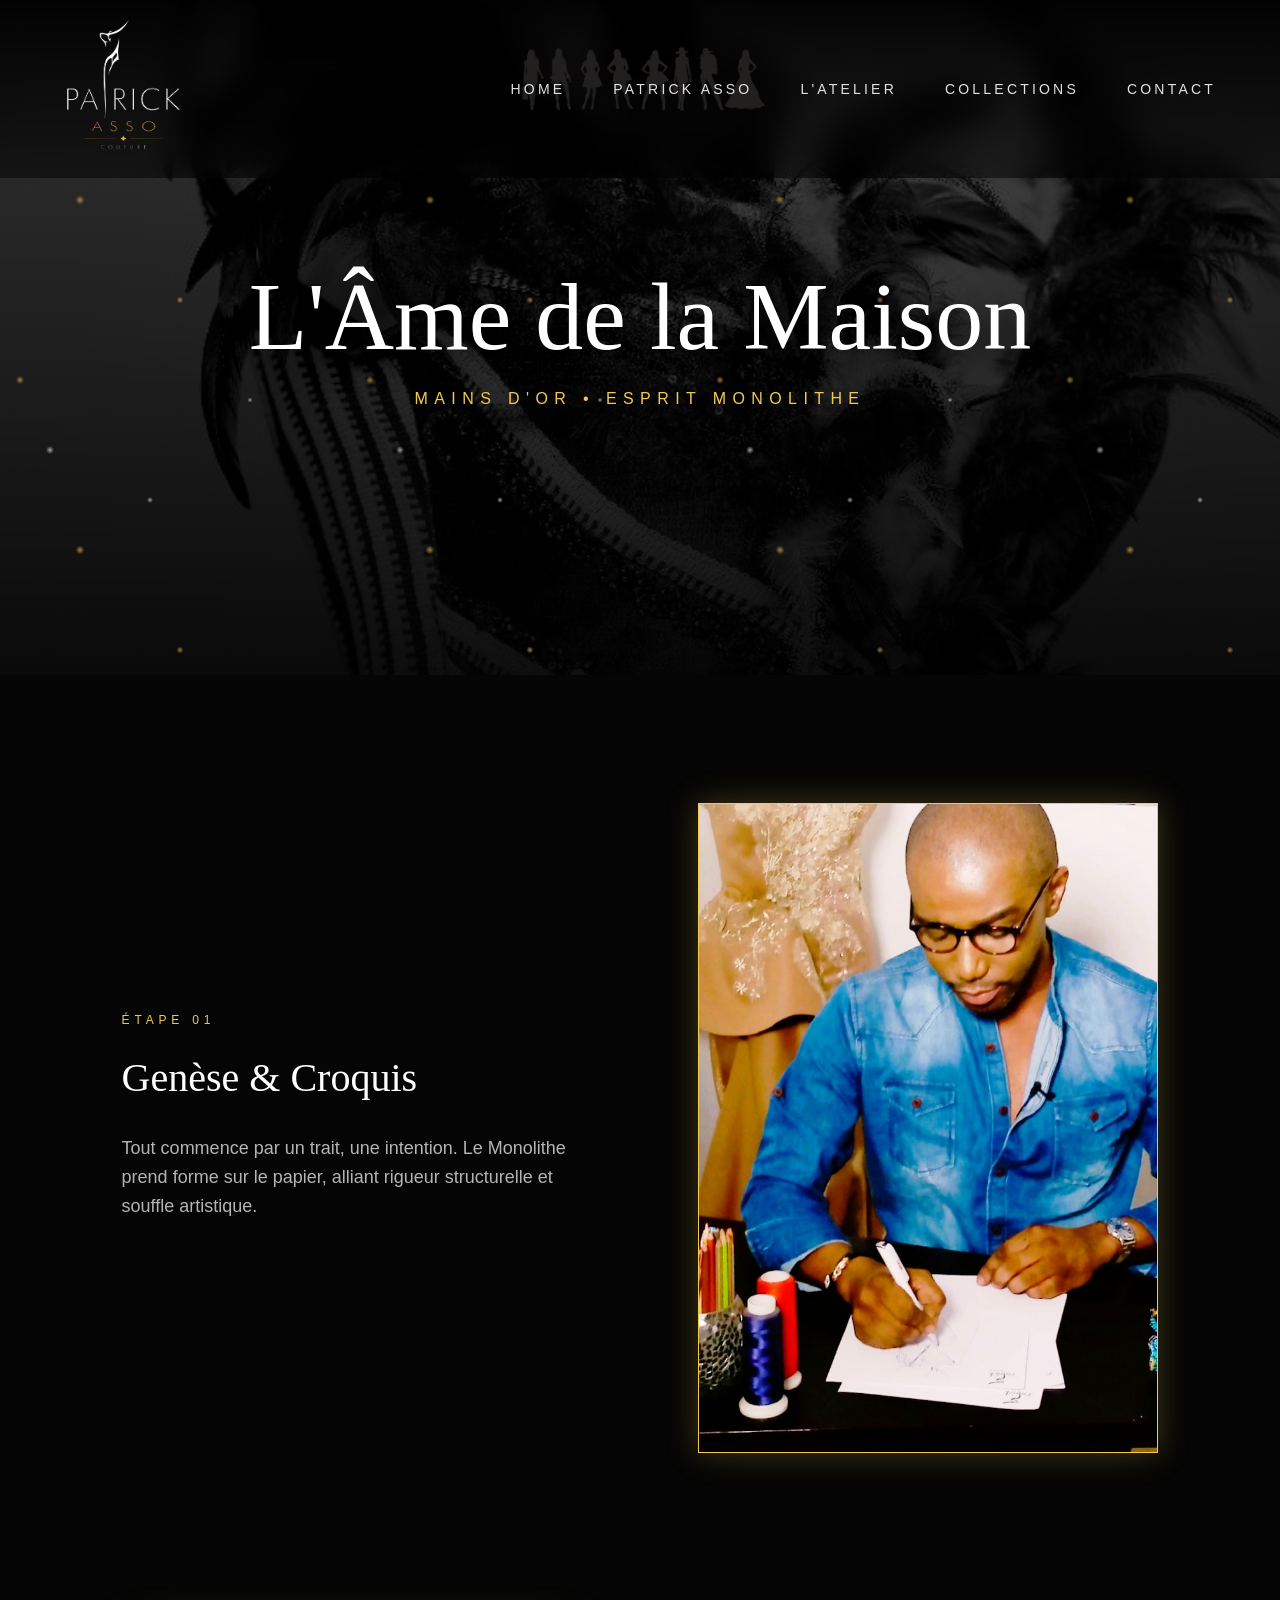
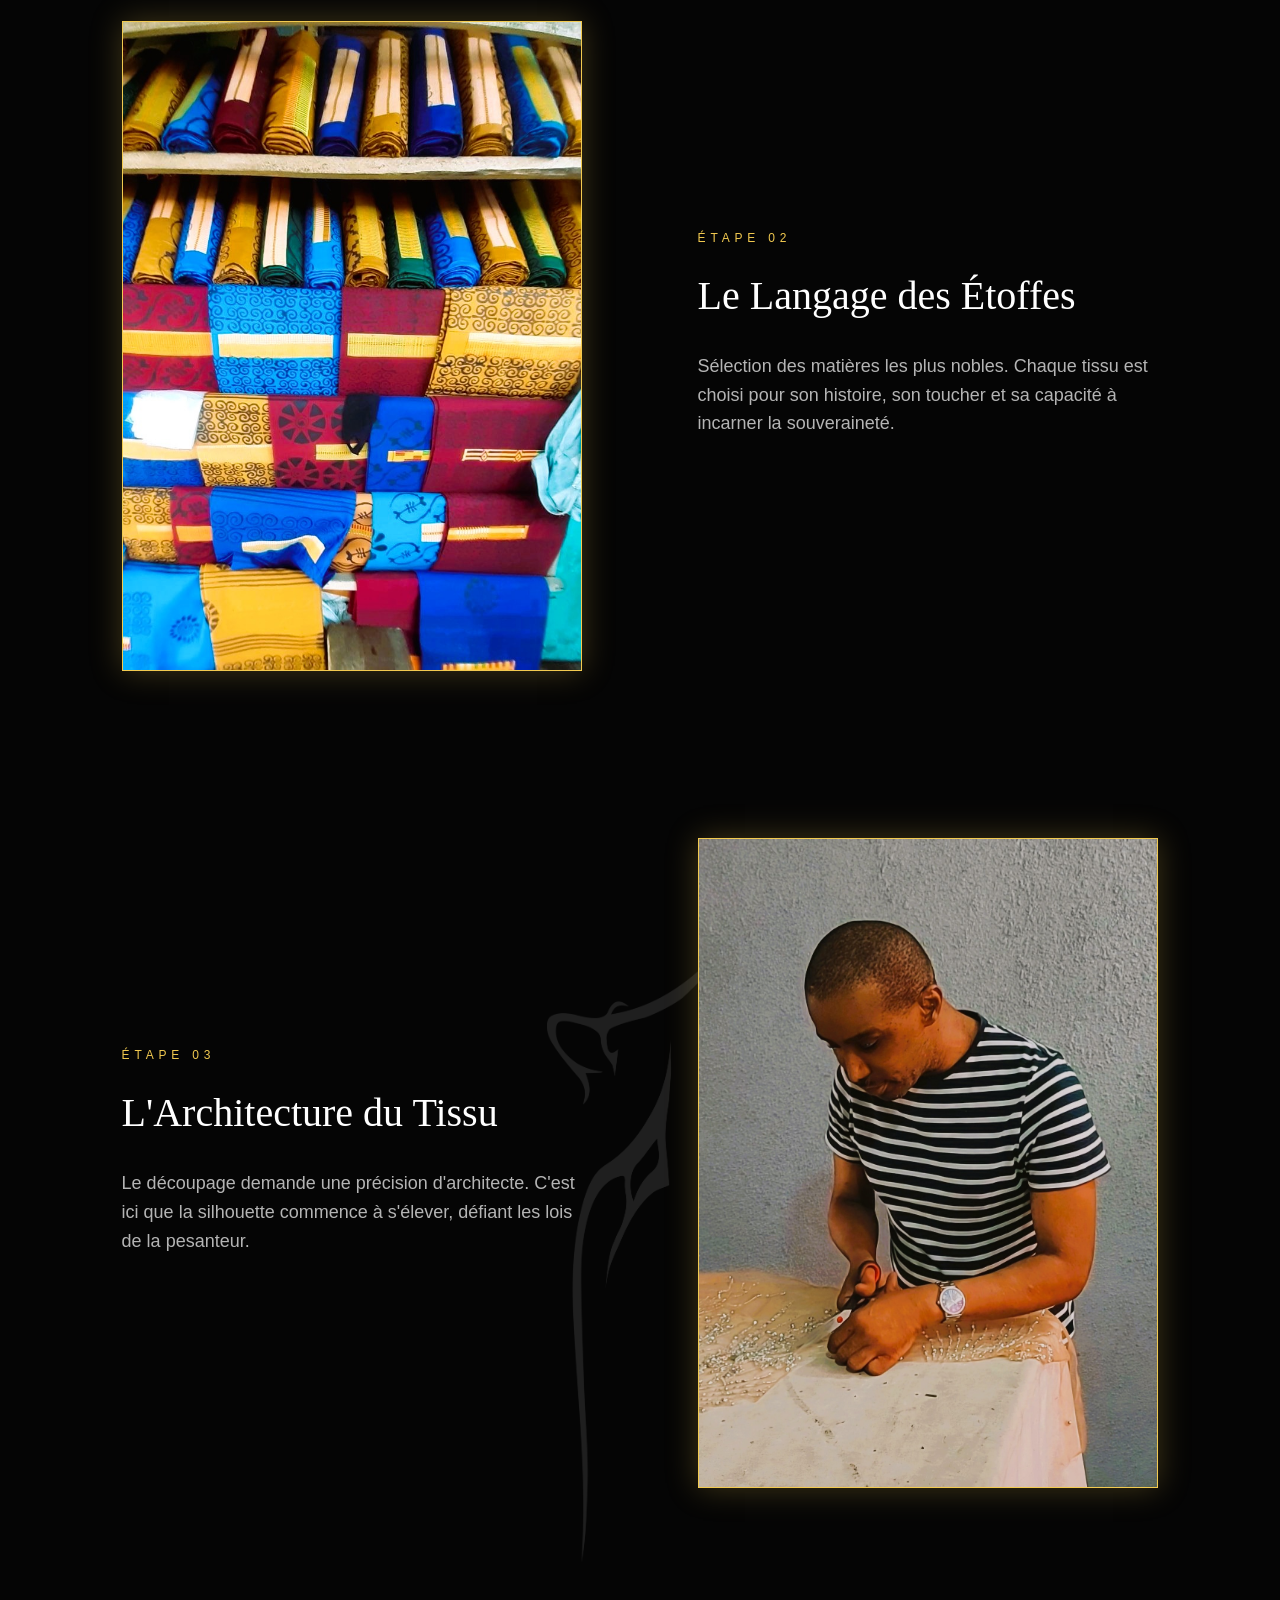
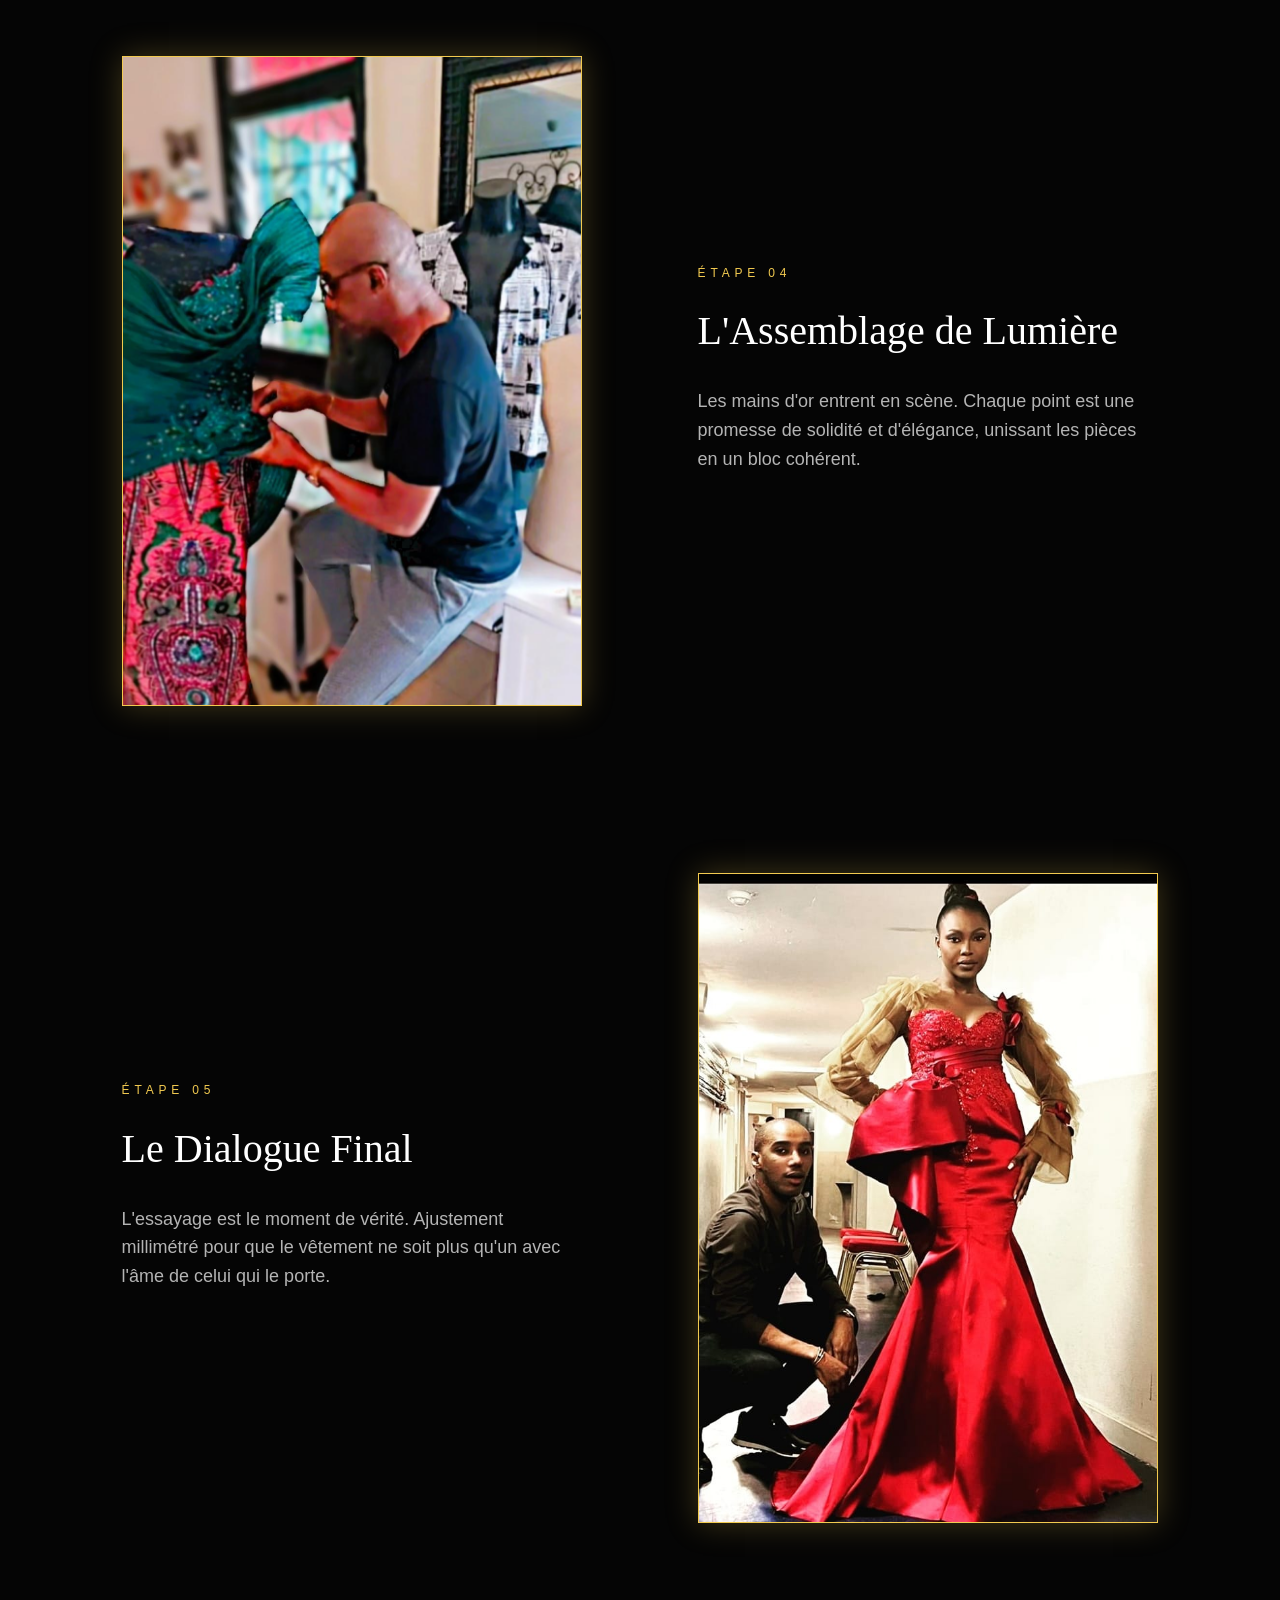
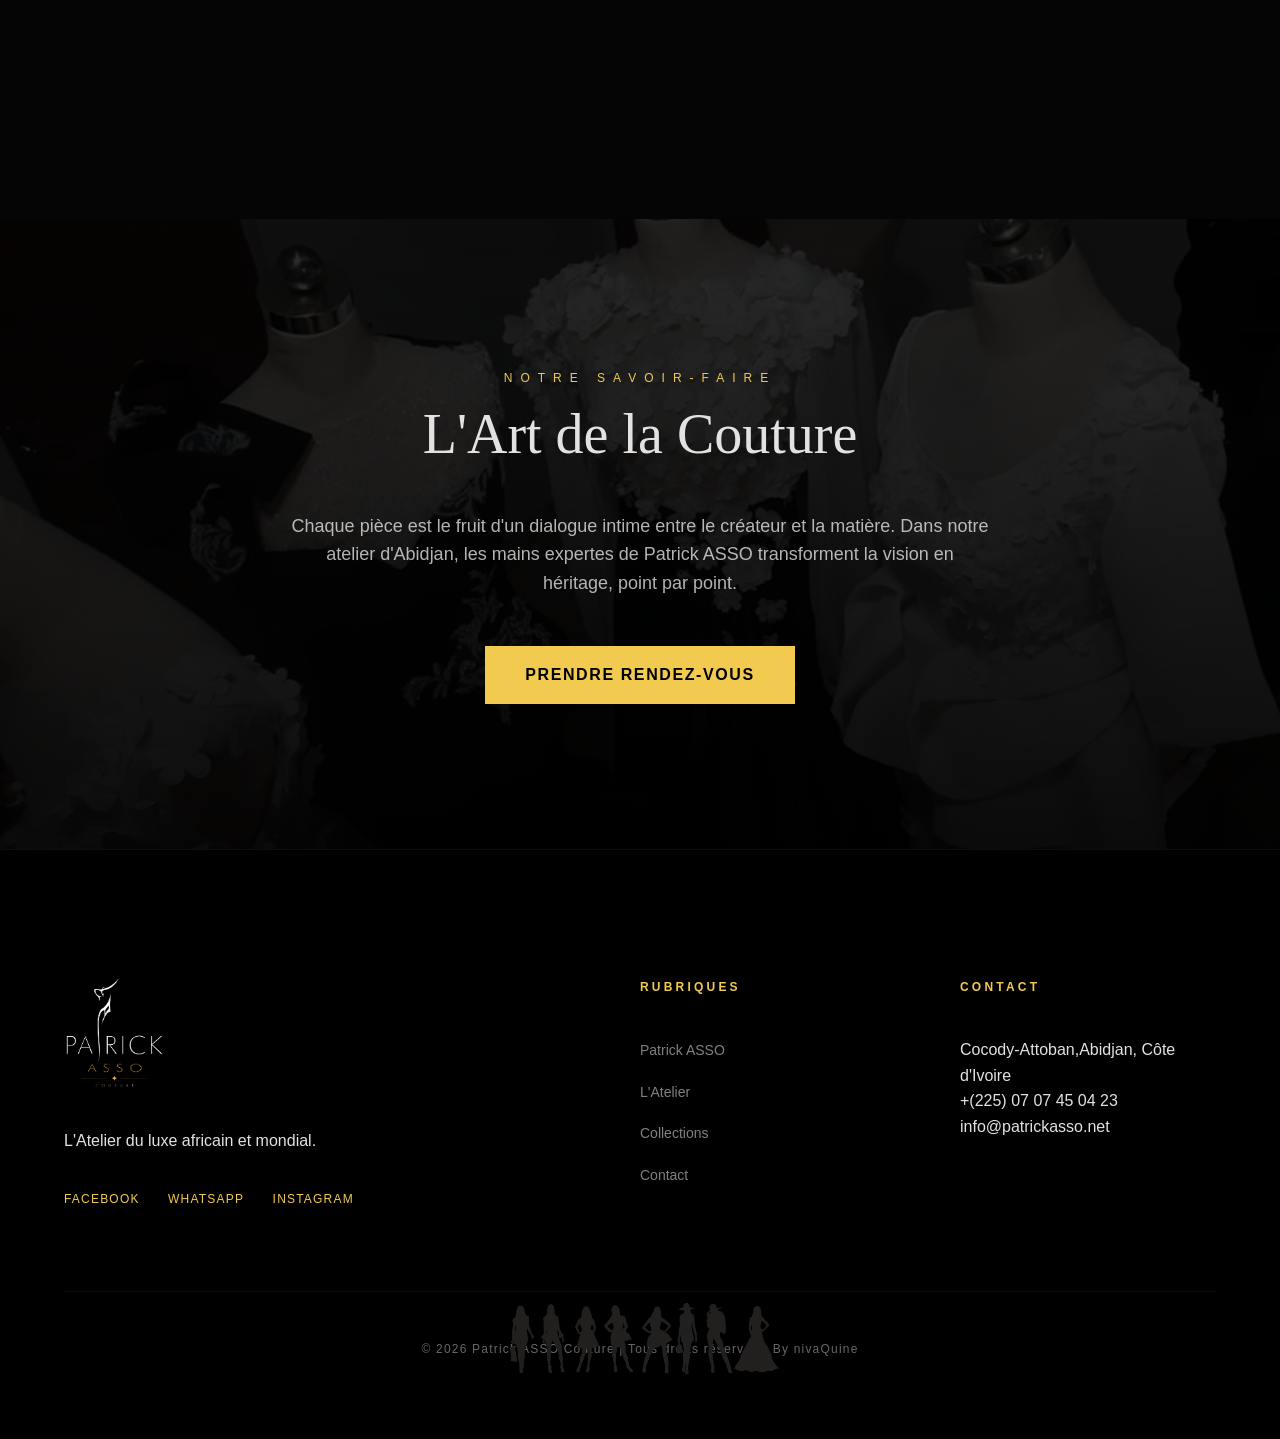
==== commit 5194baf0: "feat: Ajout Instagram footer + ancre contact au formulaire + polish SEO/securite" ====
--- a/atelier.html
+++ b/atelier.html
@@ -4,11 +4,37 @@
     <meta charset="UTF-8">
     <meta name="viewport" content="width=device-width, initial-scale=1.0">
     <title>L'Atelier & Sur Mesure | Patrick ASSO Couture</title>
+    <meta name="description" content="Visitez l'atelier Patrick ASSO Couture à Abidjan. Consultations privées, créations sur mesure et savoir-faire artisanal depuis 20 ans.">
+    <meta name="robots" content="index, follow">
+    <link rel="canonical" href="https://patrick-asso-couture.vercel.app/atelier.html">
+    <!-- Open Graph -->
+    <meta property="og:type" content="website">
+    <meta property="og:title" content="L'Atelier & Sur Mesure | Patrick ASSO Couture">
+    <meta property="og:description" content="Consultations privées, créations sur mesure et savoir-faire artisanal à Abidjan.">
+    <meta property="og:image" content="https://patrick-asso-couture.vercel.app/images/logo/logo_asso.png">
+    <meta property="og:url" content="https://patrick-asso-couture.vercel.app/atelier.html">
+    <meta property="og:site_name" content="Patrick ASSO Couture">
+    <!-- Twitter Card -->
+    <meta name="twitter:card" content="summary_large_image">
+    <meta name="twitter:title" content="L'Atelier & Sur Mesure | Patrick ASSO Couture">
+    <meta name="twitter:description" content="Consultations privées, créations sur mesure et savoir-faire artisanal à Abidjan.">
+    <meta name="twitter:image" content="https://patrick-asso-couture.vercel.app/images/logo/logo_asso.png">
     <link rel="icon" type="image/png" href="images/logo/favicon_pa.png">
     <link rel="stylesheet" href="index.css">
-    <link rel="preconnect" href="https://fonts.googleapis.com">
-    <link rel="preconnect" href="https://fonts.gstatic.com" crossorigin>
-    <link href="https://fonts.googleapis.com/css2?family=Manrope:wght@200..800&family=Newsreader:ital,opsz,wght@0,6..72,200..800;1,6..72,200..800&display=swap" rel="stylesheet">
+    <link rel="stylesheet" href="fonts/fonts.css">
+    <script type="application/ld+json">
+    {
+      "@context": "https://schema.org",
+      "@type": "Service",
+      "serviceType": "Haute Couture Sur Mesure",
+      "provider": {
+        "@type": "LocalBusiness",
+        "name": "Patrick ASSO Couture"
+      },
+      "areaServed": "Abidjan, Côte d'Ivoire",
+      "description": "Consultations privées et créations sur mesure en haute couture africaine."
+    }
+    </script>
     <style>
         /* Specific Styles for Immersive Atelier Header */
         .atelier-hero {
@@ -37,19 +63,11 @@
 
         .atelier-hero-title {
             font-family: var(--font-serif);
-            font-size: clamp(3rem, 7vw, 5rem);
+            font-size: clamp(3.5rem, 10vw, 6rem);
             color: #fff;
             line-height: 1.1;
             margin-bottom: 1rem;
             text-shadow: 0 10px 30px rgba(0,0,0,0.8);
-        }
-
-        .atelier-hero-subtitle {
-            font-family: var(--font-sans);
-            font-size: 1rem;
-            letter-spacing: 0.4em;
-            color: var(--color-gold);
-            text-transform: uppercase;
         }
 
         /* Timeline & Styling Integration */
@@ -68,7 +86,7 @@
             transform: translate(-50%, -50%);
             width: 70vh;
             height: 70vh;
-            background-image: url('images/logo/logo_patric_asso_transp.png');
+            background-image: url('images/logo/logo_watermark.png');
             background-size: contain;
             background-repeat: no-repeat;
             background-position: center;
@@ -199,23 +217,65 @@
             .timeline-item, .timeline-item:nth-child(even) { flex-direction: column; text-align: center; }
             .timeline-image img { height: 400px; margin-top: 3rem; }
         }
+
+        /* Atelier Showcase Section */
+        .atelier-showcase {
+            position: relative;
+            min-height: 70vh;
+            display: flex;
+            align-items: center;
+            justify-content: center;
+            overflow: hidden;
+        }
+
+        .atelier-showcase-bg {
+            position: absolute;
+            top: 0;
+            left: 0;
+            width: 100%;
+            height: 100%;
+            background-size: cover;
+            background-position: center;
+            background-repeat: no-repeat;
+            opacity: 0.25;
+            z-index: 0;
+        }
+
+        .atelier-showcase-overlay {
+            position: absolute;
+            top: 0;
+            left: 0;
+            width: 100%;
+            height: 100%;
+            background: linear-gradient(to bottom, rgba(0,0,0,0.3), rgba(0,0,0,0.8));
+            z-index: 1;
+        }
+
+        .atelier-showcase-content {
+            position: relative;
+            z-index: 2;
+            text-align: center;
+            padding: 6rem 5%;
+        }
     </style>
 </head>
 <body>
+
+    <a href="#main-content" class="skip-link">Aller au contenu principal</a>
 
     <!-- Header Overlay Navigation -->
     <header class="main-header">
         <div class="logo-container">
             <a href="index.html">
-                <img src="images/logo/logo_patric_asso_transp.png" alt="Patrick ASSO Couture" class="logo">
+                <img src="images/logo/logo_asso.png" alt="Patrick ASSO Couture" class="logo">
             </a>
         </div>
         <button class="menu-toggle" id="menuToggle" aria-label="Menu" aria-expanded="false"><span></span><span></span><span></span></button>
-        <nav class="main-nav">
+        <nav class="main-nav" aria-label="Menu principal">
             <ul>
                 <li><a href="index.html">Home</a></li>
                 <li><a href="createur.html">Patrick ASSO</a></li>
-                <li><a href="atelier.html" style="color: var(--color-gold);">L'Atelier</a></li>
+                <li><a href="atelier.html" class="active-nav" aria-current="page">L'Atelier</a></li>
                 <li class="dropdown">
                     <a href="collections.html" class="dropbtn">Collections</a>
                     <div class="dropdown-content">
@@ -226,12 +286,12 @@
                         <a href="collection-special.html">Edition Spéciale</a>
                     </div>
                 </li>
-                <li><a href="atelier.html#contact">Contact</a></li>
+                <li><a href="index.html#contact-middle">Contact</a></li>
             </ul>
         </nav>
     </header>
 
-    <main>
+    <main id="main-content">
         <!-- Immersive B&W Header -->
         <section class="atelier-hero">
             <div class="hero-carousel-container">
@@ -245,14 +305,7 @@
             </div>
             <!-- Glitter overlay for a fairy touch -->
             <!-- Balanced White & Gold Glitter Overlay -->
-            <div style="position: absolute; top:0; left:0; width:100%; height:100%; z-index:1; animation: glitterFall 25s linear infinite; background-image: 
-                radial-gradient(4px 4px at 20px 30px, var(--color-gold), rgba(0,0,0,0)), 
-                radial-gradient(3px 3px at 150px 150px, #fff, rgba(0,0,0,0)),
-                radial-gradient(4.5px 4.5px at 80px 200px, var(--color-gold), rgba(0,0,0,0)),
-                radial-gradient(2.5px 2.5px at 250px 50px, #fff, rgba(0,0,0,0)),
-                radial-gradient(3.5px 3.5px at 180px 300px, var(--color-gold), rgba(0,0,0,0)),
-                radial-gradient(4px 4px at 50px 100px, #fff, rgba(0,0,0,0)); 
-                background-size: 350px 350px; opacity: 0.6; pointer-events: none;"></div>
+            <div class="glitter-overlay-bg"></div>
         </section>
 
         <!-- Chronology of creation -->
@@ -268,7 +321,7 @@
                             <p class="body-text">Tout commence par un trait, une intention. Le Monolithe prend forme sur le papier, alliant rigueur structurelle et souffle artistique.</p>
                         </div>
                         <div class="timeline-image">
-                            <img src="images/atelier/conception_croquis.jpg" alt="Conception Croquis">
+                            <img loading="lazy" src="images/atelier/conception_croquis.jpg" alt="Conception Croquis">
                         </div>
                     </div>
 
@@ -280,7 +333,7 @@
                             <p class="body-text">Sélection des matières les plus nobles. Chaque tissu est choisi pour son histoire, son toucher et sa capacité à incarner la souveraineté.</p>
                         </div>
                         <div class="timeline-image">
-                            <img src="images/atelier/choix_tissu.jpg" alt="Choix des tissus">
+                            <img loading="lazy" src="images/atelier/choix_tissu.jpg" alt="Choix des tissus">
                         </div>
                     </div>
 
@@ -292,7 +345,7 @@
                             <p class="body-text">Le découpage demande une précision d'architecte. C'est ici que la silhouette commence à s'élever, défiant les lois de la pesanteur.</p>
                         </div>
                         <div class="timeline-image">
-                            <img src="images/atelier/decoupage.jpg" alt="Découpage">
+                            <img loading="lazy" src="images/atelier/decoupage.jpg" alt="Découpage">
                         </div>
                     </div>
 
@@ -304,7 +357,7 @@
                             <p class="body-text">Les mains d'or entrent en scène. Chaque point est une promesse de solidité et d'élégance, unissant les pièces en un bloc cohérent.</p>
                         </div>
                         <div class="timeline-image">
-                            <img src="images/atelier/montage.jpg" alt="Montage">
+                            <img loading="lazy" src="images/atelier/montage.jpg" alt="Montage">
                         </div>
                     </div>
 
@@ -316,7 +369,7 @@
                             <p class="body-text">L'essayage est le moment de vérité. Ajustement millimétré pour que le vêtement ne soit plus qu'un avec l'âme de celui qui le porte.</p>
                         </div>
                         <div class="timeline-image">
-                            <img src="images/atelier/essayage.jpg" alt="Essayage">
+                            <img loading="lazy" src="images/atelier/essayage.jpg" alt="Essayage">
                         </div>
                     </div>
 
@@ -324,34 +377,15 @@
             </div>
         </section>
 
-        <!-- Consultation Form -->
-        <section class="consult-section" id="contact">
-            <div class="container">
-                <div class="form-grid">
-                    <div class="form-info">
-                        <span class="hero-label">SUR MESURE</span>
-                        <h2>L'Expérience<br>Souveraine</h2>
-                        <p class="body-text">Prenez rendez-vous pour une consultation privée. Donnez vie à votre vision sous l'œil expert de Patrick ASSO.</p>
-                        <div style="margin-top: 3rem;">
-                            <p style="color: var(--color-gold); font-family: var(--font-sans); letter-spacing: 0.2rem;">WHATSAPP : +225 07 45 04 23</p>
-                            <p style="color: #fff; opacity: 0.6; font-family: var(--font-sans); margin-top: 0.5rem;">EMAIL : info@patrickasso.net</p>
-                        </div>
-                    </div>
-                    <form action="https://formspree.io/f/xzdkaaqk" method="POST" id="contact-form" class="contact-form">
-                        <input type="text" name="name" placeholder="VOTRE NOM" required>
-                        <input type="email" name="email" placeholder="VOTRE EMAIL" required>
-                        <select name="category" required>
-                            <option value="" disabled selected>TYPE DE CRÉATION</option>
-                            <option value="wedding">Love & Love</option>
-                            <option value="soiree">Haute Couture Soirée</option>
-                            <option value="homme">Ligne Homme</option>
-                            <option value="autre">Consultation Privée</option>
-                        </select>
-                        <textarea name="message" placeholder="VOTRE PROJET EN QUELQUES MOTS" rows="5" required></textarea>
-                        <button type="submit" id="submit-btn" class="btn-submit">ENVOYER LA DEMANDE</button>
-                        <p id="form-status" style="display: none; margin-top: 1rem; color: var(--color-gold); font-family: var(--font-sans); text-transform: uppercase; letter-spacing: 0.1rem; font-size: 0.8rem;"></p>
-                    </form>
-                </div>
+        <!-- Atelier Showcase -->
+        <section class="atelier-showcase" id="contact">
+            <div class="atelier-showcase-bg" style="background-image: url('images/atelier/atelier_mannequins.jpg');"></div>
+            <div class="atelier-showcase-overlay"></div>
+            <div class="container atelier-showcase-content">
+                <span class="hero-label">NOTRE SAVOIR-FAIRE</span>
+                <h2>L'Art de la Couture</h2>
+                <p class="body-text" style="max-width: 700px; margin: 0 auto;">Chaque pièce est le fruit d'un dialogue intime entre le créateur et la matière. Dans notre atelier d'Abidjan, les mains expertes de Patrick ASSO transforment la vision en héritage, point par point.</p>
+                <a href="index.html#contact-middle" class="btn-primary mt-3">Prendre Rendez-vous</a>
             </div>
         </section>
 
@@ -362,13 +396,15 @@
         <div class="container">
             <div class="footer-grid">
                 <div class="footer-brand">
-                    <img src="images/logo/logo_patric_asso_transp.png" alt="Patrick ASSO" class="logo-small">
+                    <img loading="lazy" src="images/logo/logo_asso.png" alt="Patrick ASSO" class="logo-small">
                     <p>L'Atelier du luxe africain et mondial.</p>
-                    <div style="margin-top: 2rem;">
-                        <a href="https://www.facebook.com/profile.php?id=100050481160133" target="_blank"
-                            style="color: var(--color-gold); margin-right: 1.5rem; text-decoration: none; font-size: 0.75rem; letter-spacing: 0.1em;">FACEBOOK</a>
-                        <a href="https://wa.me/22507450423" target="_blank"
-                            style="color: var(--color-gold); text-decoration: none; font-size: 0.75rem; letter-spacing: 0.1em;">WHATSAPP</a>
+                    <div class="mt-2">
+                        <a href="https://www.facebook.com/profile.php?id=100050481160133" target="_blank" rel="noopener noreferrer"
+                            class="footer-social-link mr-15">FACEBOOK</a>
+                        <a href="https://wa.me/22507450423" target="_blank" rel="noopener noreferrer"
+                            class="footer-social-link mr-15">WHATSAPP</a>
+                        <a href="https://www.instagram.com/patrickasso" target="_blank" rel="noopener noreferrer"
+                            class="footer-social-link">INSTAGRAM</a>
                     </div>
                 </div>
                 <div class="footer-links">
@@ -377,7 +413,7 @@
                         <li><a href="createur.html">Patrick ASSO</a></li>
                         <li><a href="atelier.html">L'Atelier</a></li>
                         <li><a href="collections.html">Collections</a></li>
-                        <li><a href="atelier.html#contact">Contact</a></li>
+                        <li><a href="index.html#contact-middle">Contact</a></li>
                     </ul>
                 </div>
                 <div class="footer-contact">
@@ -393,114 +429,9 @@
         </div>
     </footer>
 
-    <script>
-        var form = document.getElementById("contact-form");
-        
-        async function handleSubmit(event) {
-          event.preventDefault();
-          var status = document.getElementById("form-status");
-          var btn = document.getElementById("submit-btn");
-          var data = new FormData(event.target);
-          
-          btn.innerText = "ENVOI EN COURS...";
-          btn.disabled = true;
-
-          fetch(event.target.action, {
-            method: form.method,
-            body: data,
-            headers: {
-                'Accept': 'application/json'
-            }
-          }).then(response => {
-            if (response.ok) {
-              status.innerText = "MERCI ! VOTRE DEMANDE A ÉTÉ ENVOYÉE AVEC SUCCÈS.";
-              status.style.display = "block";
-              btn.innerText = "ENVOYÉ";
-              form.reset()
-            } else {
-              response.json().then(data => {
-                if (Object.hasOwn(data, 'errors')) {
-                  status.innerText = data["errors"].map(error => error["message"]).join(", ");
-                } else {
-                  status.innerText = "OUP ! UNE ERREUR S'EST PRODUITE.";
-                }
-                status.style.display = "block";
-                btn.innerText = "RESSAYER";
-                btn.disabled = false;
-              })
-            }
-          }).catch(error => {
-            status.innerText = "OUP ! UNE ERREUR DE CONNEXION S'EST PRODUITE.";
-            status.style.display = "block";
-            btn.innerText = "RESSAYER";
-            btn.disabled = false;
-          });
-        }
-        form.addEventListener("submit", handleSubmit)
-    </script>
-    <!-- Hamburger Menu Script -->
-    <script>
-    (function() {
-        var toggle = document.getElementById('menuToggle');
-        var nav = document.querySelector('.main-nav');
-        if (!toggle || !nav) return;
-
-        function closeNav() {
-            nav.classList.remove('nav-open');
-            toggle.classList.remove('is-active');
-            toggle.setAttribute('aria-expanded', 'false');
-        }
-
-        // Hamburger toggle
-        toggle.addEventListener('click', function(e) {
-            e.stopPropagation();
-            var isOpen = nav.classList.toggle('nav-open');
-            toggle.classList.toggle('is-active', isOpen);
-            toggle.setAttribute('aria-expanded', String(isOpen));
-        });
-
-        // Mobile dropdown toggle (click on dropbtn)
-        nav.querySelectorAll('.dropbtn').forEach(function(btn) {
-            btn.addEventListener('click', function(e) {
-                if (window.innerWidth <= 900) {
-                    e.preventDefault();
-                    e.stopPropagation();
-                    var parentLi = btn.closest('.dropdown');
-                    // Close other dropdowns
-                    nav.querySelectorAll('.dropdown.open').forEach(function(d) {
-                        if (d !== parentLi) d.classList.remove('open');
-                    });
-                    parentLi.classList.toggle('open');
-                }
-            });
-        });
-
-        // Close nav on regular link click (not dropbtn on mobile)
-        nav.querySelectorAll('a:not(.dropbtn)').forEach(function(link) {
-            link.addEventListener('click', closeNav);
-        });
-
-        // Close on outside click
-        document.addEventListener('click', function(e) {
-            if (!nav.contains(e.target) && !toggle.contains(e.target)) {
-                closeNav();
-                nav.querySelectorAll('.dropdown.open').forEach(function(d) {
-                    d.classList.remove('open');
-                });
-            }
-        });
-
-        // On resize back to desktop: reset state
-        window.addEventListener('resize', function() {
-            if (window.innerWidth > 900) {
-                closeNav();
-                nav.querySelectorAll('.dropdown.open').forEach(function(d) {
-                    d.classList.remove('open');
-                });
-            }
-        });
-    })();
-    </script>
+    <!-- Scripts externes -->
+    <script src="form-handler.js"></script>
+    <script src="nav.js"></script>
     <script src="hero-carousel.js"></script>
 </body>
 </html>
--- a/index.css
+++ b/index.css
@@ -11,8 +11,8 @@
     --color-gold: #f2ca50;
     --color-silver: #e2e2e2;
     --color-text: #e2e2e2;
-    --font-serif: 'Newsreader', serif;
-    --font-sans: 'Manrope', sans-serif;
+    --font-serif: 'Prata', serif;
+    --font-sans: 'Jost', sans-serif;
     --spacing-base: 1.5rem;
     --spacing-xl: 4rem;
     --spacing-hero: 8rem;
@@ -43,7 +43,7 @@
     transform: translate(-50%, -50%);
     width: 60vh;
     height: 60vh;
-    background-image: url('images/logo/logo_patric_asso_transp.png');
+    background-image: url('images/logo/logo_watermark.png');
     background-size: contain;
     background-position: center;
     background-repeat: no-repeat;
@@ -63,7 +63,7 @@
 }
 
 h1 {
-    font-size: clamp(3rem, 10vw, 6rem);
+    font-size: clamp(3.5rem, 10vw, 6rem);
     line-height: 1.1;
 }
 
@@ -73,7 +73,7 @@
 }
 
 h3 {
-    font-size: 1.75rem;
+    font-size: 2rem;
     margin-bottom: 1rem;
 }
 
@@ -113,12 +113,13 @@
     top: 0;
     left: 0;
     width: 100%;
-    padding: 2rem 5%;
+    padding: 1.25rem 5%;
     display: flex;
     justify-content: space-between;
     align-items: center;
     z-index: 1000;
     background: linear-gradient(rgba(0, 0, 0, 0.95), rgba(0, 0, 0, 0.5));
+    -webkit-backdrop-filter: blur(15px);
     backdrop-filter: blur(15px);
 }
 
@@ -146,7 +147,7 @@
 }
 
 .logo {
-    height: 95px;
+    height: 130px;
     /* Enlarged for premium presence */
     width: auto;
 }
@@ -190,6 +191,7 @@
     left: 0;
     margin-top: 0;
     /* Fixed: Removed gap that caused hover menu to close */
+    -webkit-backdrop-filter: blur(10px);
     backdrop-filter: blur(10px);
 }
 
@@ -371,6 +373,14 @@
     margin-bottom: 2rem;
 }
 
+.atelier-hero-subtitle {
+    font-family: var(--font-sans);
+    font-size: 1rem;
+    letter-spacing: 0.4em;
+    color: var(--color-gold);
+    text-transform: uppercase;
+}
+
 .hero-title span {
     color: var(--color-gold);
     font-style: italic;
@@ -546,7 +556,7 @@
 }
 
 .logo-small {
-    height: 75px;
+    height: 110px;
     /* Enlarged for footer signature */
     margin-bottom: 2rem;
 }
@@ -663,7 +673,7 @@
 
 
 .page-title {
-    font-size: clamp(3rem, 8vw, 5rem);
+    font-size: clamp(3.5rem, 10vw, 6rem);
     text-transform: uppercase;
     letter-spacing: 0.2em;
     position: relative;
@@ -906,7 +916,7 @@
 @media (max-width: 900px) {
 
     .main-header {
-        padding: 1rem 4%;
+        padding: 0.71rem 4%;
     }
 
     .menu-toggle {
@@ -922,6 +932,7 @@
         width: min(320px, 85vw);
         height: 100vh;
         background: rgba(5, 5, 5, 0.98);
+        -webkit-backdrop-filter: blur(20px);
         backdrop-filter: blur(20px);
         border-left: 1px solid rgba(242, 202, 80, 0.15);
         display: flex;
@@ -998,22 +1009,226 @@
     }
 
     .logo {
-        height: 70px;
+        height: 95px;
+    }
+
+    .heritage-grid {
+        grid-template-columns: 1fr;
+        gap: 2rem;
+    }
+
+    .p-4 {
+        padding: 2rem;
     }
 }
 
 /* ---- Smartphone (<=480px) ---- */
 @media (max-width: 480px) {
     .main-header {
-        padding: 0.75rem 4%;
+        padding: 0.50rem 4%;
     }
 
     .logo {
-        height: 55px;
+        height: 80px;
     }
 
     .main-nav {
         width: 100%;
         border-left: none;
     }
+
+    .heritage-grid {
+        gap: 1.5rem;
+    }
+
+    .p-4 {
+        padding: 1.5rem;
+    }
+
+    .pr-2 {
+        padding-right: 0;
+    }
+
+    .border-left-gold {
+        border-left: none;
+        padding-left: 0;
+    }
+
+    .mt-3 {
+        margin-top: 2rem;
+    }
+}
+
+/* ---- Utility Classes (replacing inline styles) ---- */
+.text-gold { color: var(--color-gold); }
+.text-white { color: #fff; }
+.text-white-muted { color: rgba(255,255,255,0.75); }
+.font-serif { font-family: var(--font-serif); }
+.font-sans { font-family: var(--font-sans); }
+.italic { font-style: italic; }
+.uppercase { text-transform: uppercase; }
+.letter-wide { letter-spacing: 0.2rem; }
+.letter-wider { letter-spacing: 0.4em; }
+.letter-tight { letter-spacing: 0.1em; }
+.font-xs { font-size: 0.75rem; }
+.font-sm { font-size: 0.8rem; }
+.font-md { font-size: 1.25rem; }
+.font-lg { font-size: 2rem; }
+.leading-relaxed { line-height: 1.8; }
+.mt-05 { margin-top: 0.5rem; }
+.mt-1 { margin-top: 1rem; }
+.mt-2 { margin-top: 2rem; }
+.mt-3 { margin-top: 3rem; }
+.mb-0 { margin-bottom: 0; }
+.mb-1 { margin-bottom: 1rem; }
+.mb-15 { margin-bottom: 1.5rem; }
+.mr-15 { margin-right: 1.5rem; }
+.py-section { padding: 4rem 5%; }
+.text-center { text-align: center; }
+.glitter-overlay {
+    position: absolute;
+    top: 0;
+    left: 0;
+    width: 100%;
+    height: 100%;
+    z-index: 1;
+    animation: glitterFall 25s linear infinite;
+    pointer-events: none;
+}
+.footer-social-link {
+    color: var(--color-gold);
+    text-decoration: none;
+    font-size: 0.75rem;
+    letter-spacing: 0.1em;
+}
+.form-status {
+    display: none;
+    margin-top: 1rem;
+    color: var(--color-gold);
+    font-family: var(--font-sans);
+    text-transform: uppercase;
+    letter-spacing: 0.1rem;
+    font-size: 0.8rem;
+}
+.trap-field { position: absolute; left: -9999px; opacity: 0; height: 0; overflow: hidden; }
+.active-nav { color: var(--color-gold); }
+.portal-card-special { border-style: double !important; border-width: 3px !important; }
+.portal-card-special h3 { letter-spacing: 0.2rem; }
+
+/* ---- Additional Utility Classes ---- */
+.opacity-60 { opacity: 0.6; }
+.text-center { text-align: center; }
+.border-left-gold { border-left: 1px solid var(--color-gold); }
+.border-left-gold-2 { border-left: 2px solid var(--color-gold); }
+.pl-15 { padding-left: 1.5rem; }
+.pl-2 { padding-left: 2rem; }
+.pr-2 { padding-right: 2rem; }
+.pt-5 { padding-top: 5rem; }
+.mb-08 { margin-bottom: 0.8rem; }
+.mb-04 { margin-bottom: 0.4rem; }
+.p-4 { padding: 4rem; }
+.max-w-full { max-width: 100%; }
+.bg-dark-subtle { background: rgba(10, 10, 10, 0.6); }
+.border-gold-subtle { border: 1px solid rgba(242, 202, 80, 0.2); }
+.box-shadow-luxury { box-shadow: 0 20px 40px rgba(0,0,0,0.4); }
+.border-top-gold-subtle { border-top: 1px solid rgba(242, 202, 80, 0.1); }
+.border-top-white-subtle { border-top: 1px solid rgba(255,255,255,0.05); }
+.bg-dark { background-color: #050505; }
+.heritage-list { list-style: none; margin-bottom: 2rem; }
+.heritage-list li { color: var(--color-gold); margin-bottom: 0.5rem; }
+.blockquote-italic {
+    font-style: italic;
+    border-left: 2px solid var(--color-gold);
+    padding-left: 1.5rem;
+    margin: 2rem 0;
+}
+.form-select {
+    width: 100%;
+    background: transparent;
+    border: none;
+    border-bottom: 1px solid rgba(242, 202, 80, 0.3);
+    color: #fff;
+    padding: 1rem 0;
+    font-family: var(--font-sans);
+    font-size: 1rem;
+    outline: none;
+    cursor: pointer;
+}
+.form-select option { color: #000; }
+.btn-submit-full {
+    width: 100%;
+    border: none;
+    cursor: pointer;
+    text-align: center;
+    margin-top: 1rem;
+}
+.form-status-landing {
+    display: none;
+    margin-top: 2rem;
+    color: var(--color-gold);
+    font-family: var(--font-sans);
+    text-transform: uppercase;
+    letter-spacing: 0.15rem;
+    font-size: 0.8rem;
+    text-align: center;
+    padding: 1rem;
+    border: 1px dashed var(--color-gold);
+}
+.contact-direct-label {
+    color: var(--color-gold);
+    font-family: var(--font-sans);
+    letter-spacing: 0.2rem;
+    font-size: 0.75rem;
+    margin-bottom: 0.8rem;
+}
+.contact-direct-text {
+    color: #fff;
+    font-family: var(--font-sans);
+    font-size: 0.9rem;
+    letter-spacing: 0.1rem;
+}
+.contact-direct-text + .contact-direct-text { margin-bottom: 0.4rem; }
+.flex-col-center { display: flex; flex-direction: column; justify-content: center; height: 100%; }
+.m-0 { margin: 0; }
+.mt-4 { margin-top: 4rem; }
+.heritage-grid-2col { grid-template-columns: 1fr 1.2fr; }
+.section-spacing-hero { padding: var(--spacing-hero) 0; }
+.glitter-overlay-bg {
+    position: absolute;
+    top: 0;
+    left: 0;
+    width: 100%;
+    height: 100%;
+    z-index: 1;
+    animation: glitterFall 25s linear infinite;
+    background-image:
+        radial-gradient(4px 4px at 20px 30px, var(--color-gold), rgba(0,0,0,0)),
+        radial-gradient(3px 3px at 150px 150px, #fff, rgba(0,0,0,0)),
+        radial-gradient(4.5px 4.5px at 80px 200px, var(--color-gold), rgba(0,0,0,0)),
+        radial-gradient(2.5px 2.5px at 250px 50px, #fff, rgba(0,0,0,0)),
+        radial-gradient(3.5px 3.5px at 180px 300px, var(--color-gold), rgba(0,0,0,0)),
+        radial-gradient(4px 4px at 50px 100px, #fff, rgba(0,0,0,0));
+    background-size: 350px 350px;
+    opacity: 0.6;
+    pointer-events: none;
+}
+.max-w-650 { max-width: 650px; }
+.mx-auto { margin-left: auto; margin-right: auto; }
+
+/* ---- Skip Navigation (Accessibility) ---- */
+.skip-link {
+    position: absolute;
+    top: -50px;
+    left: 0;
+    background: var(--color-gold);
+    color: #000;
+    padding: 0.75rem 1.5rem;
+    font-family: var(--font-sans);
+    font-size: 0.875rem;
+    text-decoration: none;
+    z-index: 10000;
+    transition: top 0.3s ease;
+}
+.skip-link:focus {
+    top: 0;
 }
--- a/fonts/fonts.css
+++ b/fonts/fonts.css
@@ -0,0 +1,20 @@
+/* Fichiers de polices auto-hébergés - Patrick ASSO Couture */
+/* Source: Google Fonts (Prata, Jost) */
+
+@font-face {
+    font-family: 'Prata';
+    font-style: normal;
+    font-weight: 400;
+    font-display: swap;
+    src: url('fonts/prata-latin.woff2') format('woff2');
+    unicode-range: U+0000-00FF, U+0131, U+0152-0153, U+02BB-02BC, U+02C6, U+02DA, U+02DC, U+0304, U+0308, U+0329, U+2000-206F, U+20AC, U+2122, U+2191, U+2193, U+2212, U+2215, U+FEFF, U+FFFD;
+}
+
+@font-face {
+    font-family: 'Jost';
+    font-style: normal;
+    font-weight: 100 900;
+    font-display: swap;
+    src: url('fonts/jost-latin.woff2') format('woff2');
+    unicode-range: U+0000-00FF, U+0131, U+0152-0153, U+02BB-02BC, U+02C6, U+02DA, U+02DC, U+0304, U+0308, U+0329, U+2000-206F, U+20AC, U+2122, U+2191, U+2193, U+2212, U+2215, U+FEFF, U+FFFD;
+}
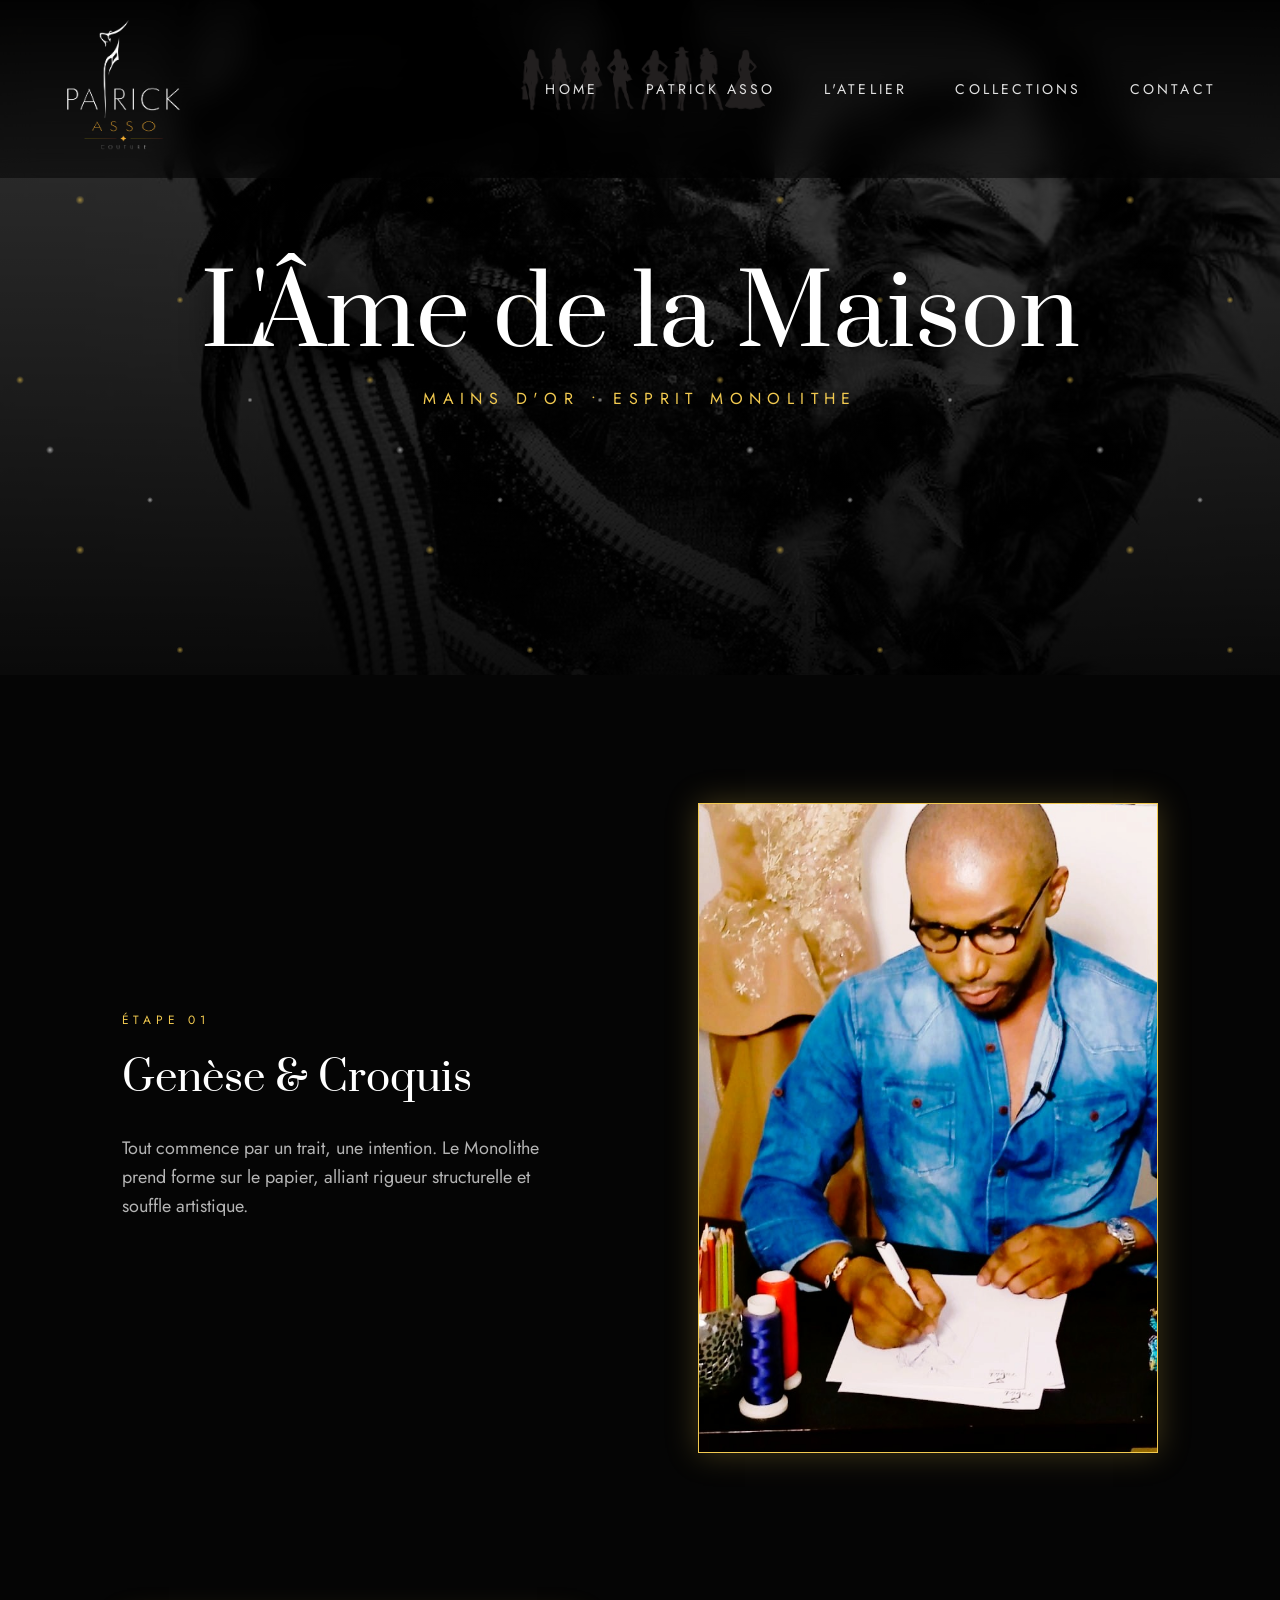
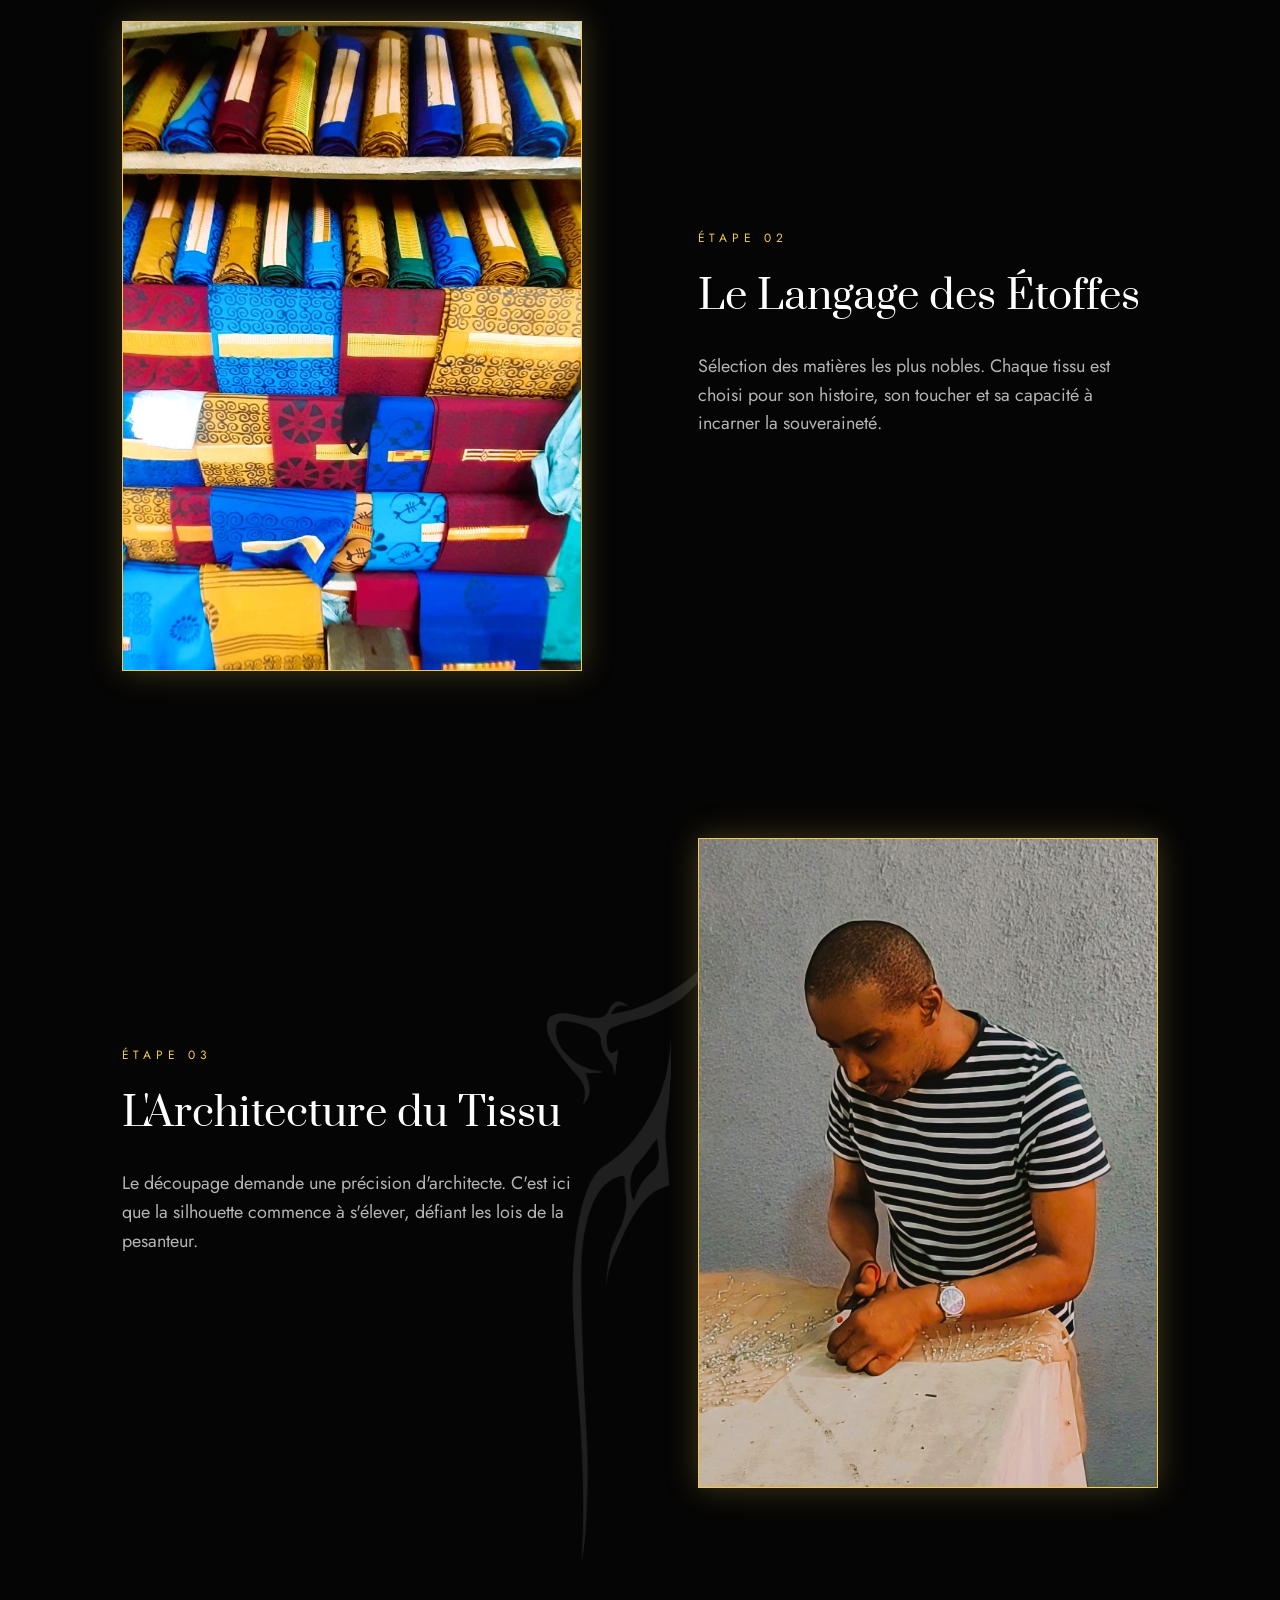
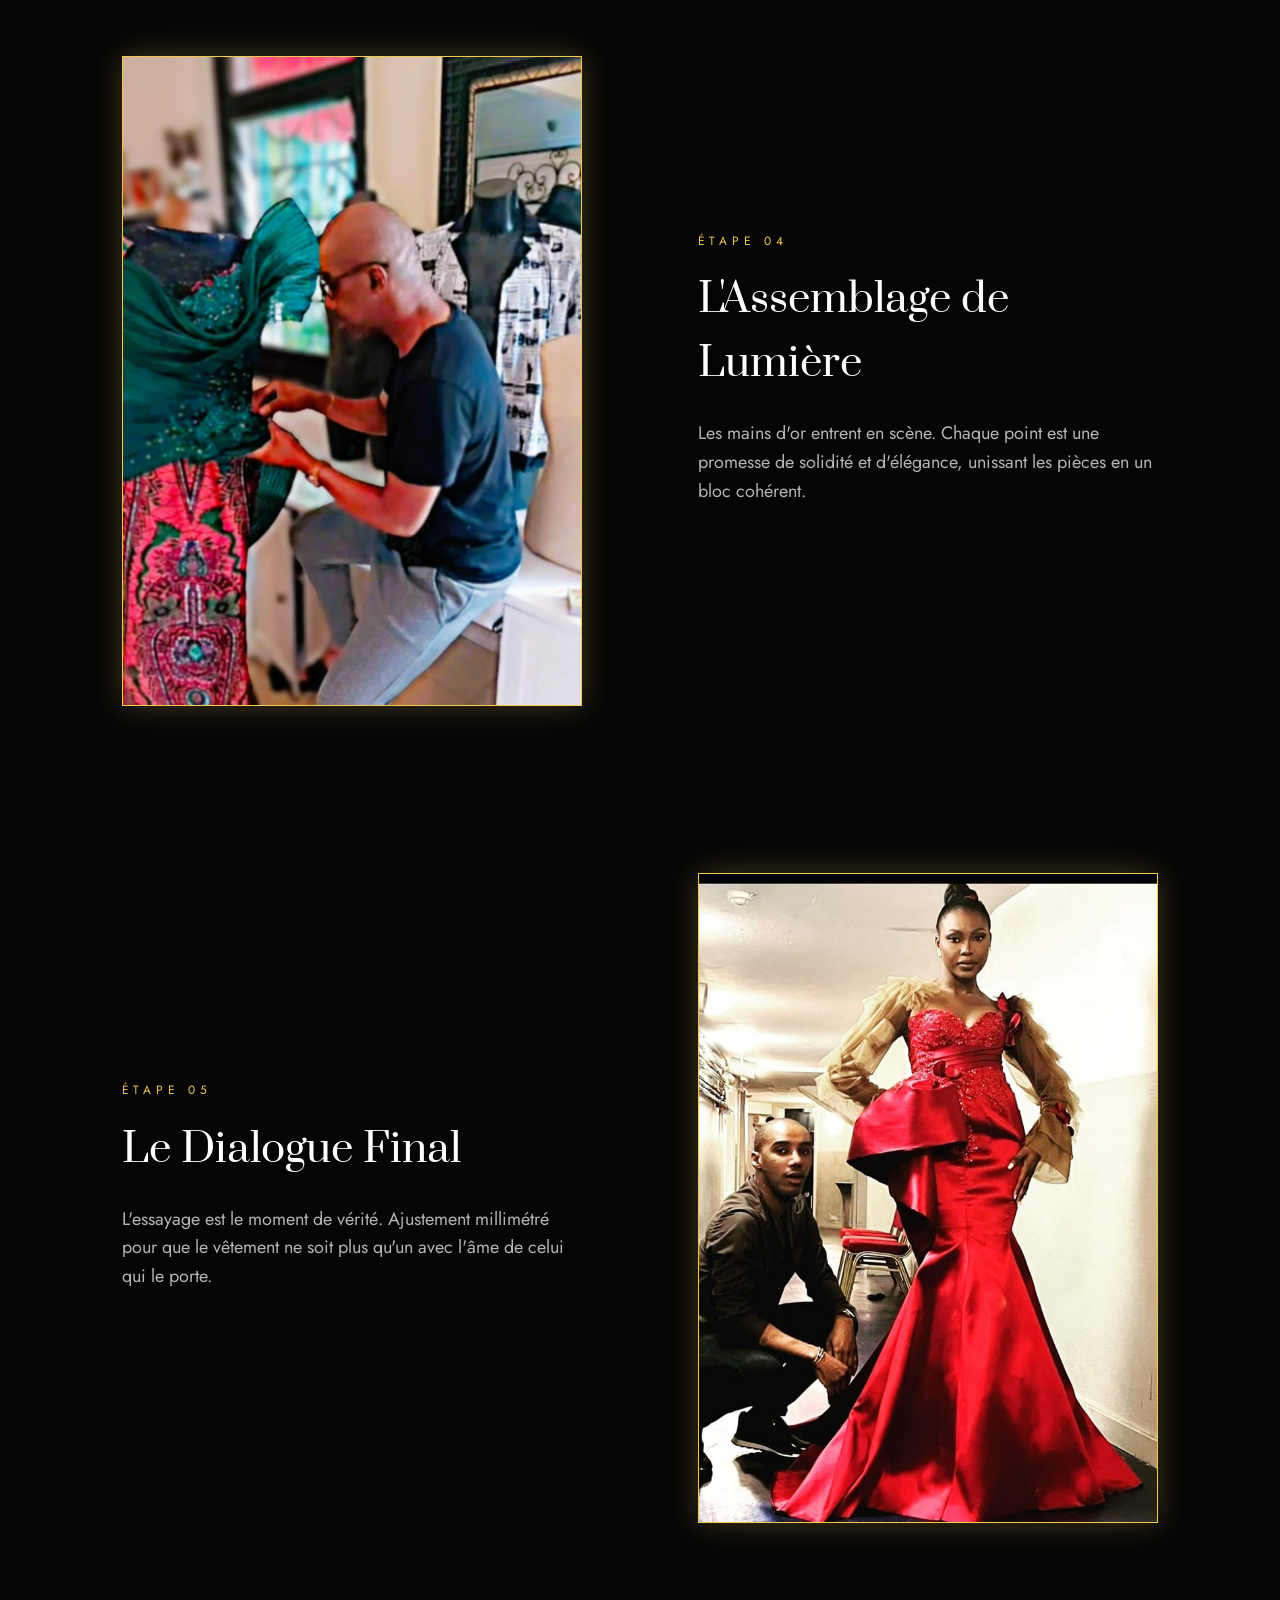
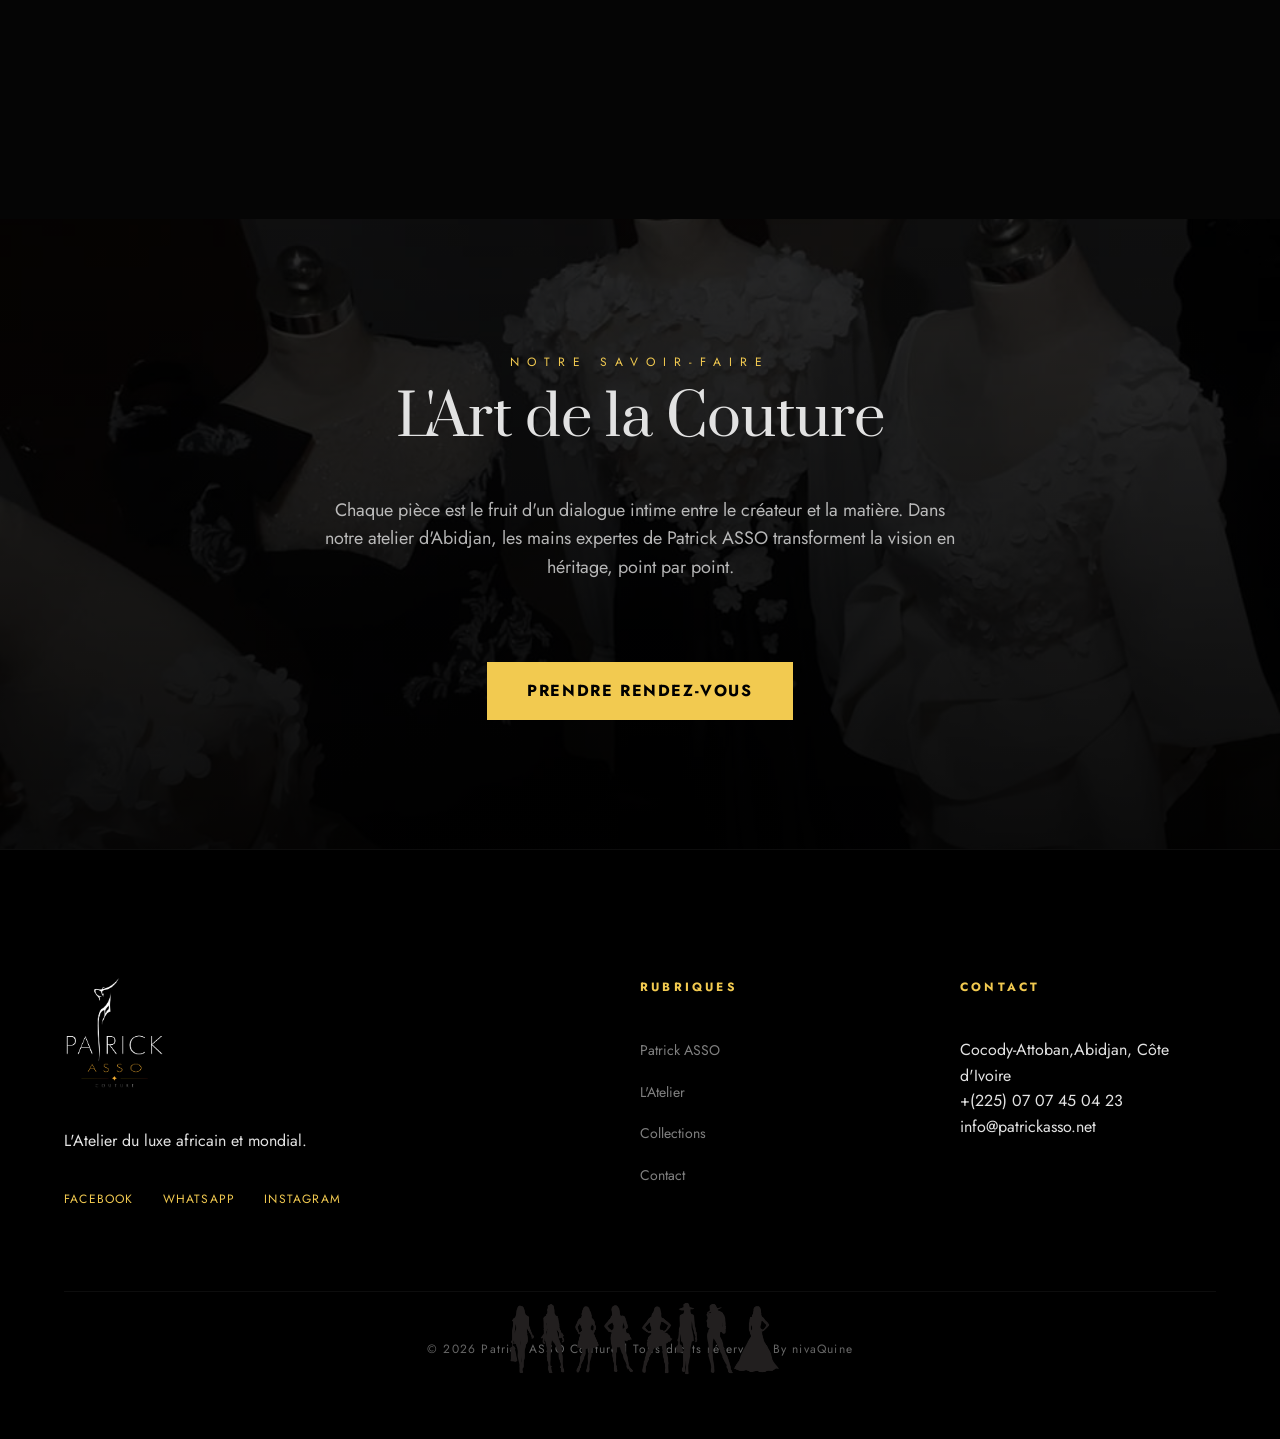
==== commit 7ae4e04f: "audit: SEO + security hardening SEO: - Fix canonical URLs (remove /index.html) - Update sitemap.xml " ====
--- a/atelier.html
+++ b/atelier.html
@@ -11,14 +11,15 @@
     <meta property="og:type" content="website">
     <meta property="og:title" content="L'Atelier & Sur Mesure | Patrick ASSO Couture">
     <meta property="og:description" content="Consultations privées, créations sur mesure et savoir-faire artisanal à Abidjan.">
-    <meta property="og:image" content="https://patrick-asso-couture.vercel.app/images/logo/logo_asso.png">
+    <meta property="og:image" content="https://patrick-asso-couture.vercel.app/images/atelier/atelier.jpg">
     <meta property="og:url" content="https://patrick-asso-couture.vercel.app/atelier.html">
     <meta property="og:site_name" content="Patrick ASSO Couture">
     <!-- Twitter Card -->
+    <meta name="twitter:site" content="@patrickasso">
     <meta name="twitter:card" content="summary_large_image">
     <meta name="twitter:title" content="L'Atelier & Sur Mesure | Patrick ASSO Couture">
     <meta name="twitter:description" content="Consultations privées, créations sur mesure et savoir-faire artisanal à Abidjan.">
-    <meta name="twitter:image" content="https://patrick-asso-couture.vercel.app/images/logo/logo_asso.png">
+    <meta name="twitter:image" content="https://patrick-asso-couture.vercel.app/images/atelier/atelier.jpg">
     <link rel="icon" type="image/png" href="images/logo/favicon_pa.png">
     <link rel="stylesheet" href="index.css">
     <link rel="stylesheet" href="fonts/fonts.css">
@@ -384,7 +385,7 @@
             <div class="container atelier-showcase-content">
                 <span class="hero-label">NOTRE SAVOIR-FAIRE</span>
                 <h2>L'Art de la Couture</h2>
-                <p class="body-text" style="max-width: 700px; margin: 0 auto;">Chaque pièce est le fruit d'un dialogue intime entre le créateur et la matière. Dans notre atelier d'Abidjan, les mains expertes de Patrick ASSO transforment la vision en héritage, point par point.</p>
+                <p class="body-text max-w-650 mx-auto">Chaque pièce est le fruit d'un dialogue intime entre le créateur et la matière. Dans notre atelier d'Abidjan, les mains expertes de Patrick ASSO transforment la vision en héritage, point par point.</p>
                 <a href="index.html#contact-middle" class="btn-primary mt-3">Prendre Rendez-vous</a>
             </div>
         </section>
@@ -392,7 +393,7 @@
     </main>
 
     <!-- Footer -->
-            <footer class="main-footer" id="contact">
+            <footer class="main-footer">
         <div class="container">
             <div class="footer-grid">
                 <div class="footer-brand">
--- a/fonts/fonts.css
+++ b/fonts/fonts.css
@@ -6,7 +6,7 @@
     font-style: normal;
     font-weight: 400;
     font-display: swap;
-    src: url('fonts/prata-latin.woff2') format('woff2');
+    src: url('prata-latin.woff2') format('woff2');
     unicode-range: U+0000-00FF, U+0131, U+0152-0153, U+02BB-02BC, U+02C6, U+02DA, U+02DC, U+0304, U+0308, U+0329, U+2000-206F, U+20AC, U+2122, U+2191, U+2193, U+2212, U+2215, U+FEFF, U+FFFD;
 }
 
@@ -15,6 +15,6 @@
     font-style: normal;
     font-weight: 100 900;
     font-display: swap;
-    src: url('fonts/jost-latin.woff2') format('woff2');
+    src: url('jost-latin.woff2') format('woff2');
     unicode-range: U+0000-00FF, U+0131, U+0152-0153, U+02BB-02BC, U+02C6, U+02DA, U+02DC, U+0304, U+0308, U+0329, U+2000-206F, U+20AC, U+2122, U+2191, U+2193, U+2212, U+2215, U+FEFF, U+FFFD;
 }
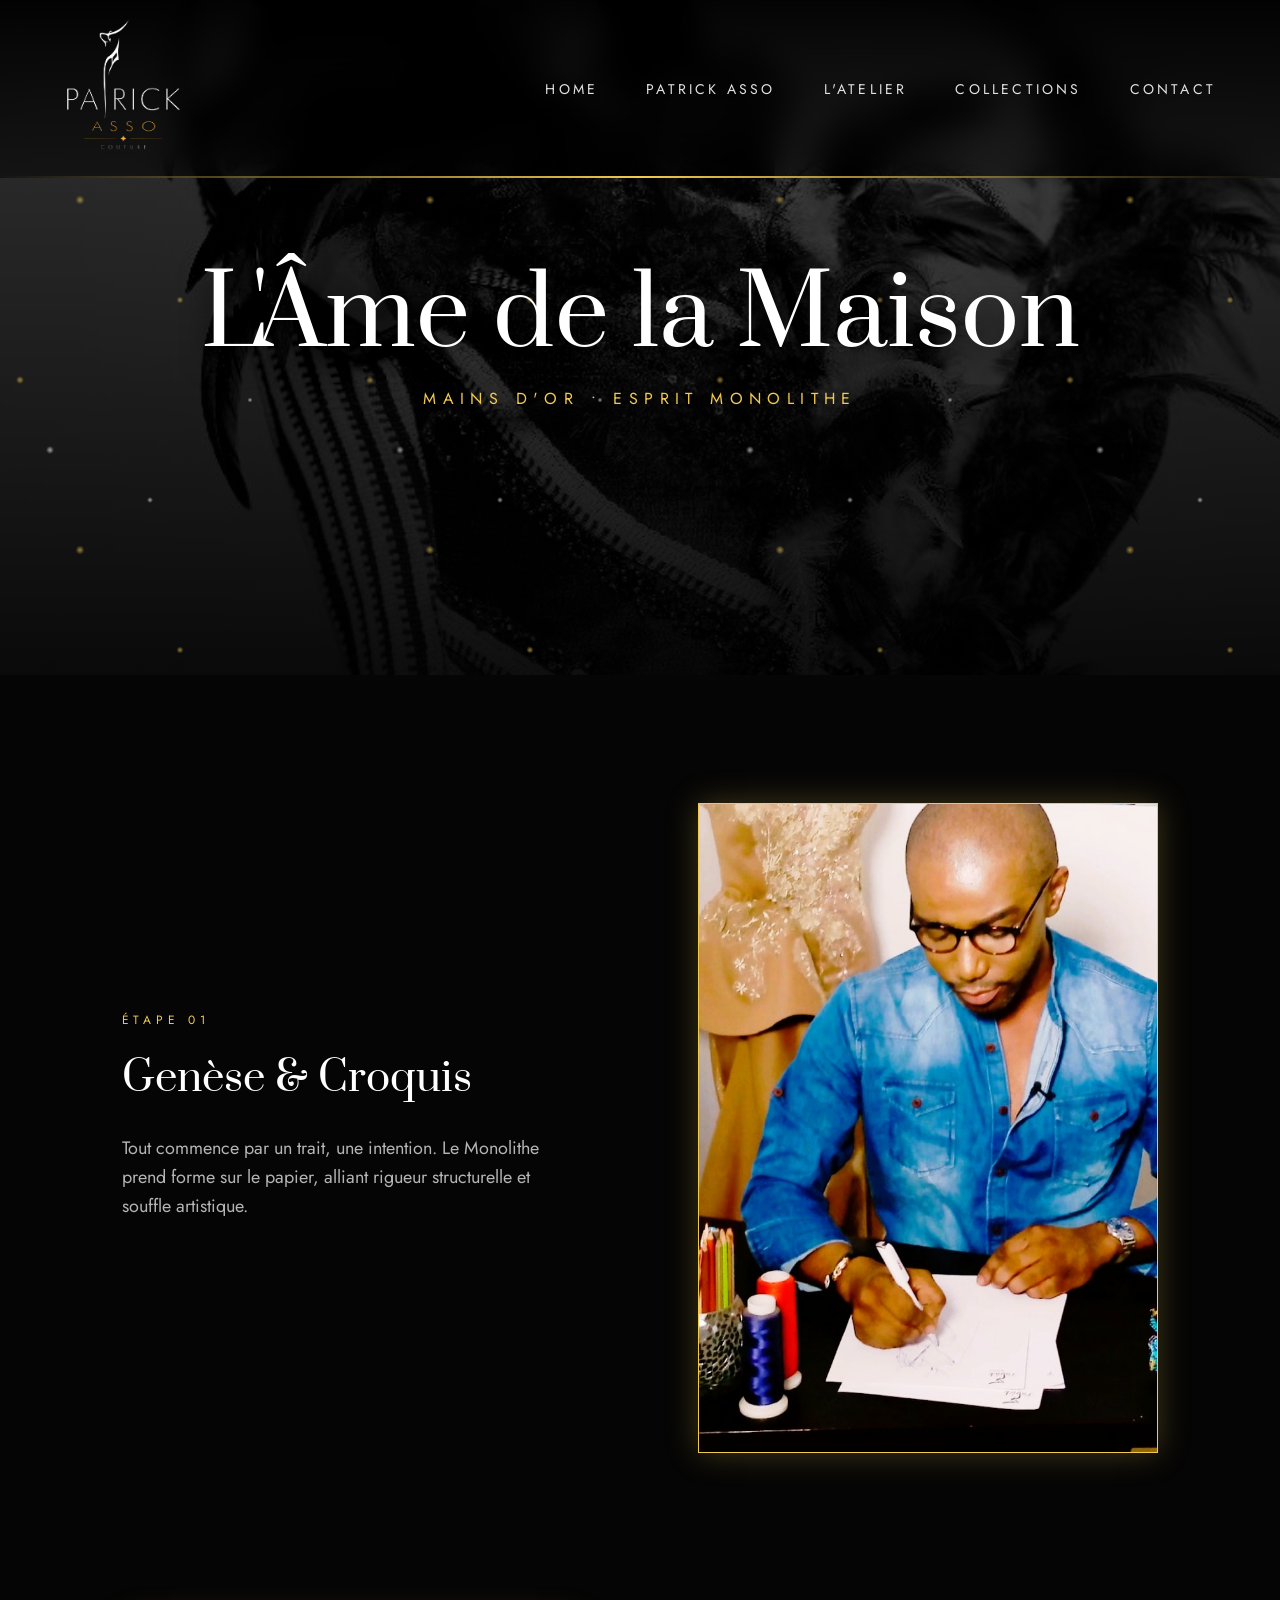
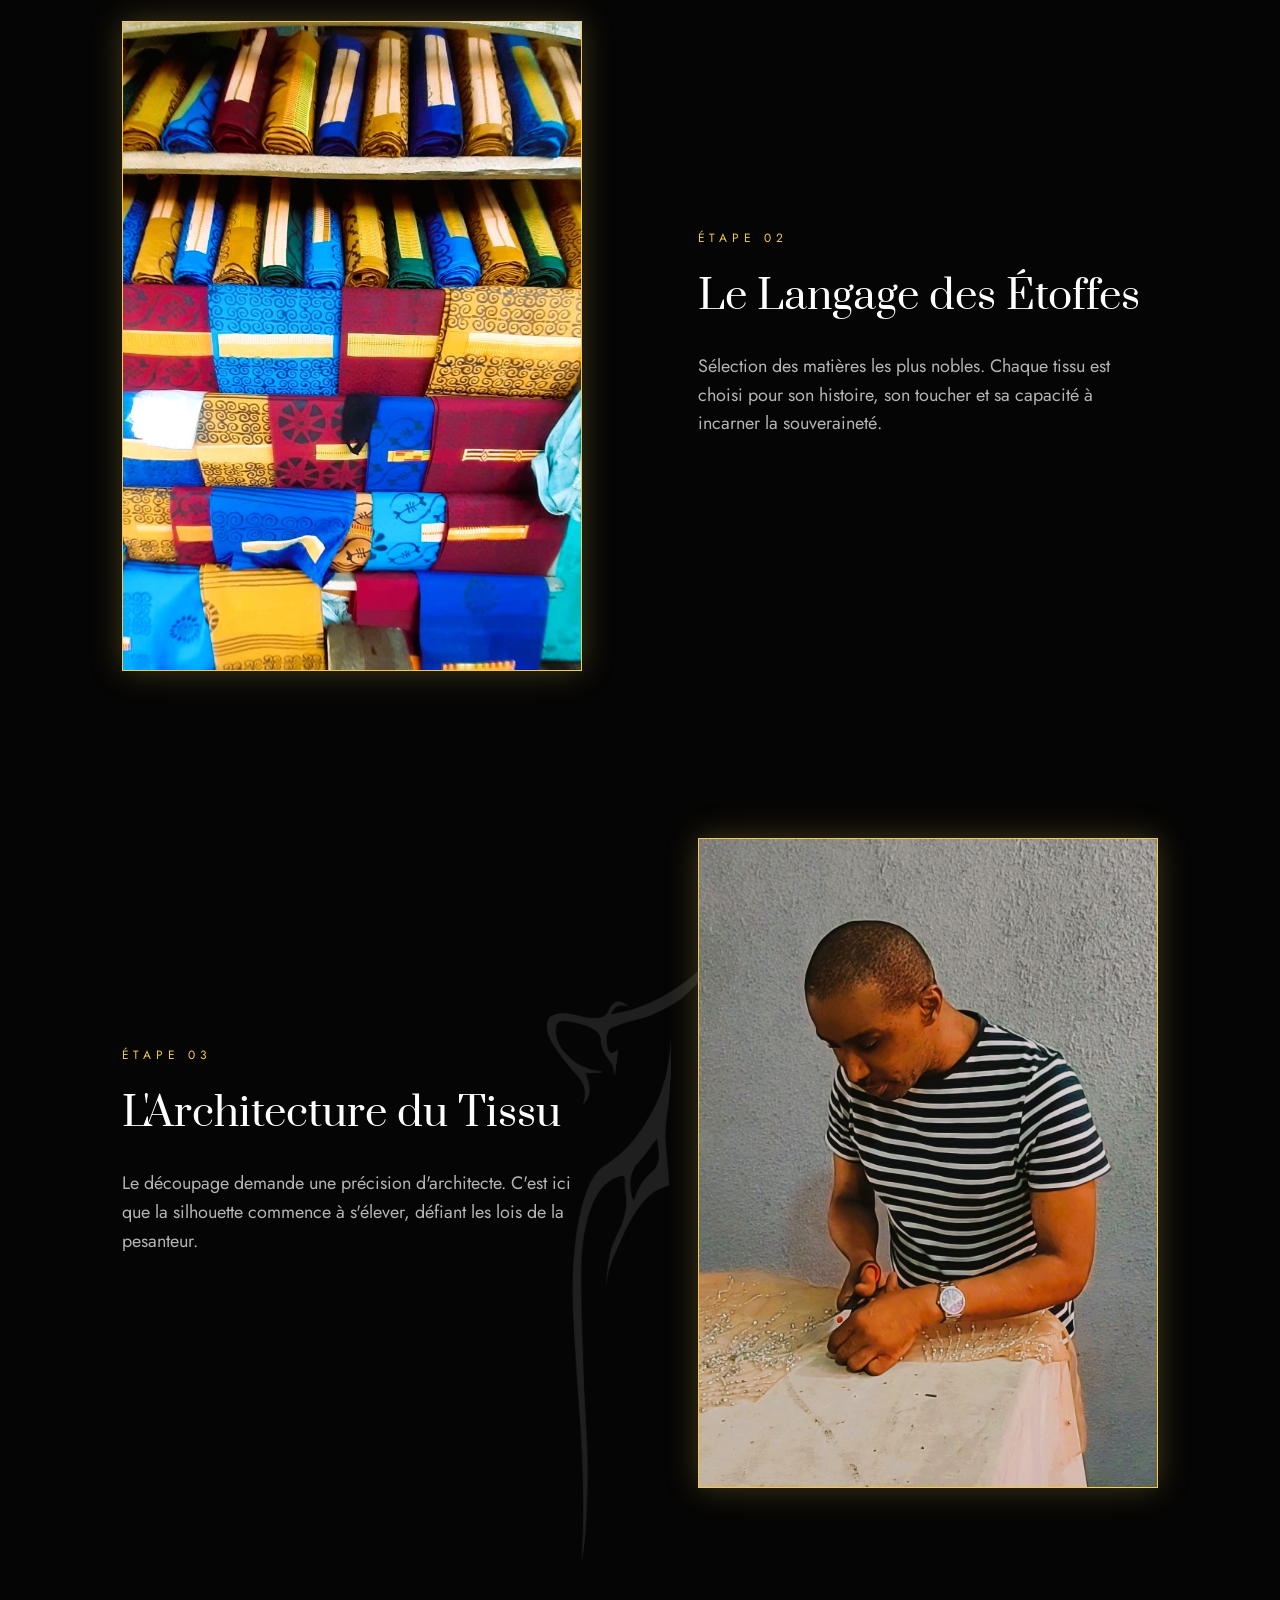
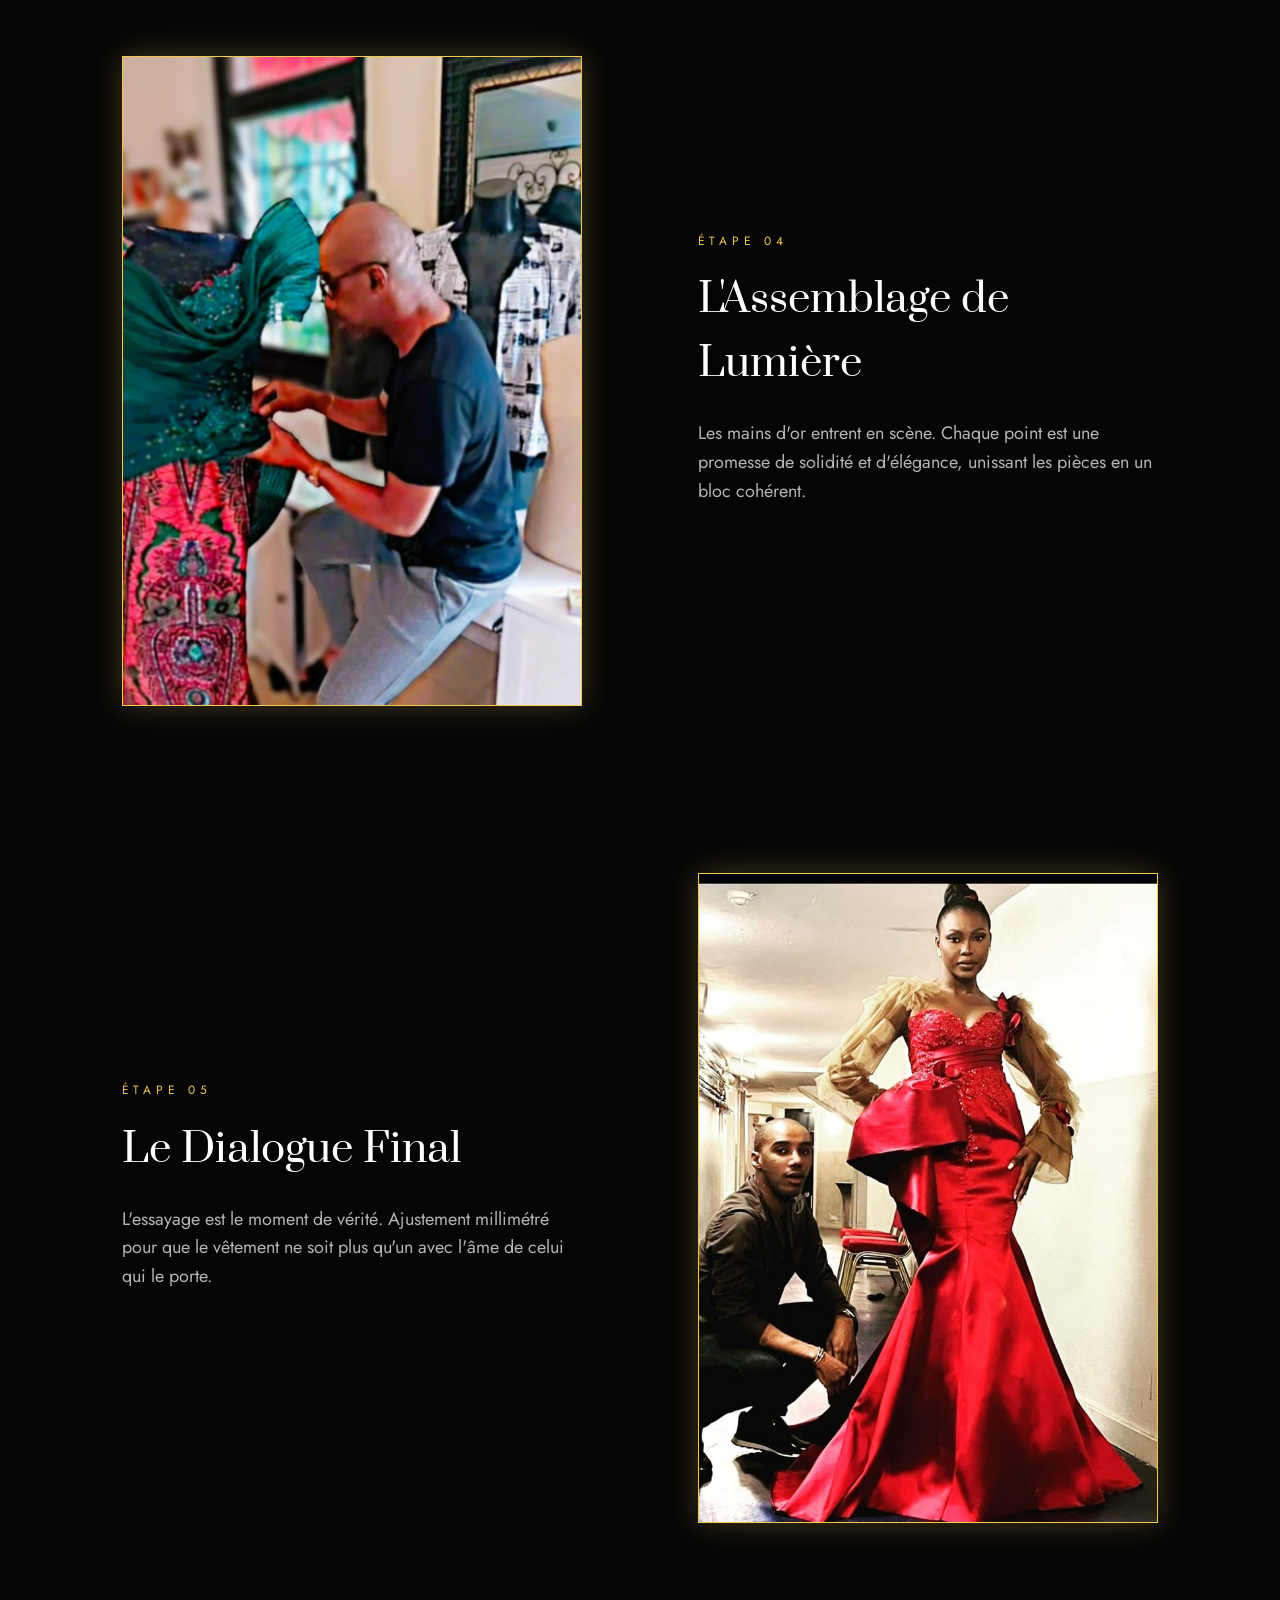
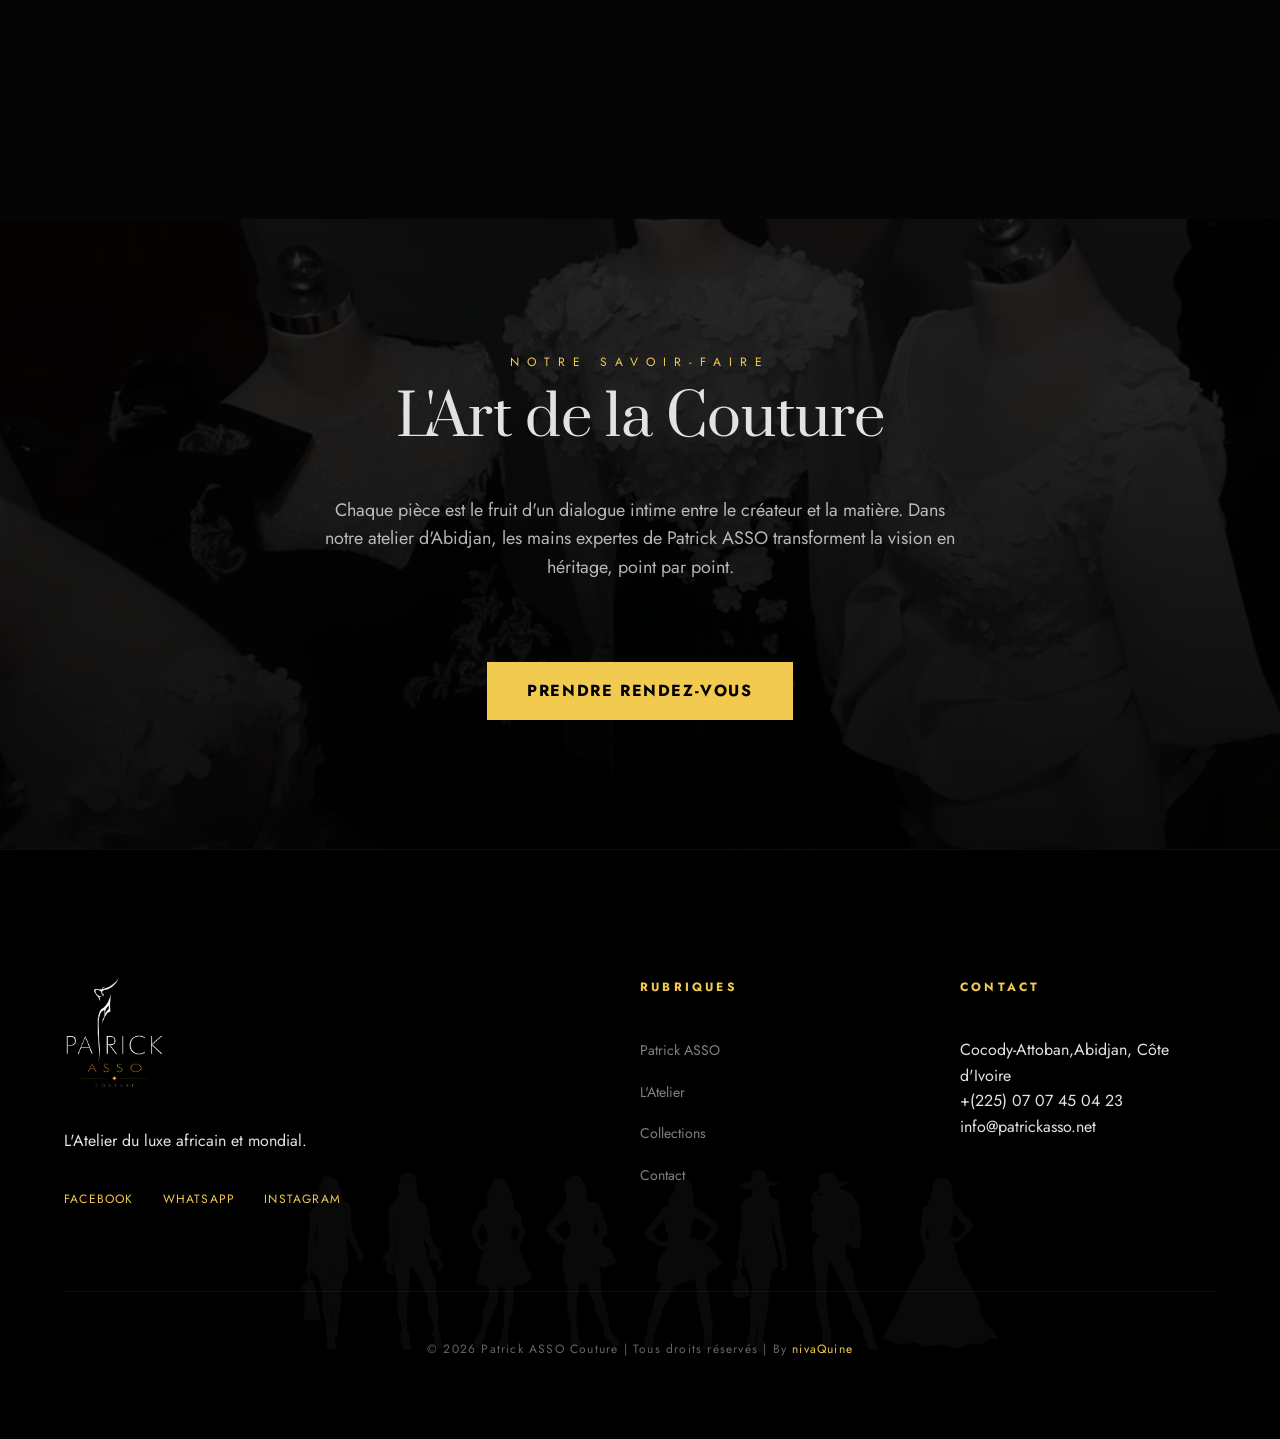
==== commit b07b8011: "Refacto: composants JS, audit sécurité/SEO, FormSubmit - Header/Footer extraits dans header.html/foo" ====
--- a/atelier.html
+++ b/atelier.html
@@ -14,6 +14,7 @@
     <meta property="og:image" content="https://patrick-asso-couture.vercel.app/images/atelier/atelier.jpg">
     <meta property="og:url" content="https://patrick-asso-couture.vercel.app/atelier.html">
     <meta property="og:site_name" content="Patrick ASSO Couture">
+    <meta property="og:locale" content="fr_CI">
     <!-- Twitter Card -->
     <meta name="twitter:site" content="@patrickasso">
     <meta name="twitter:card" content="summary_large_image">
@@ -23,6 +24,17 @@
     <link rel="icon" type="image/png" href="images/logo/favicon_pa.png">
     <link rel="stylesheet" href="index.css">
     <link rel="stylesheet" href="fonts/fonts.css">
+    <link rel="stylesheet" href="atelier.css">
+    <script type="application/ld+json">
+    {
+      "@context": "https://schema.org",
+      "@type": "BreadcrumbList",
+      "itemListElement": [
+        {"@type": "ListItem", "position": 1, "name": "Accueil", "item": "https://patrick-asso-couture.vercel.app/"},
+        {"@type": "ListItem", "position": 2, "name": "L'Atelier", "item": "https://patrick-asso-couture.vercel.app/atelier.html"}
+      ]
+    }
+    </script>
     <script type="application/ld+json">
     {
       "@context": "https://schema.org",
@@ -36,261 +48,12 @@
       "description": "Consultations privées et créations sur mesure en haute couture africaine."
     }
     </script>
-    <style>
-        /* Specific Styles for Immersive Atelier Header */
-        .atelier-hero {
-            position: relative;
-            height: 75vh;
-            width: 100%;
-            display: flex;
-            align-items: center;
-            justify-content: center;
-            text-align: center;
-            overflow: hidden;
-        }
-
-        .atelier-hero::before {
-            content: '';
-            position: absolute;
-            top: 0; left: 0; width: 100%; height: 100%;
-            background: linear-gradient(to bottom, rgba(0,0,0,0.5), rgba(0,0,0,0.9));
-            z-index: 1;
-        }
-
-        .atelier-hero-content {
-            position: relative;
-            z-index: 2;
-        }
-
-        .atelier-hero-title {
-            font-family: var(--font-serif);
-            font-size: clamp(3.5rem, 10vw, 6rem);
-            color: #fff;
-            line-height: 1.1;
-            margin-bottom: 1rem;
-            text-shadow: 0 10px 30px rgba(0,0,0,0.8);
-        }
-
-        /* Timeline & Styling Integration */
-        .timeline-section {
-            padding: 8rem 0;
-            background-color: #050505;
-            position: relative;
-            overflow: hidden;
-        }
-
-        .timeline-section::before {
-            content: '';
-            position: absolute;
-            top: 50%;
-            left: 50%;
-            transform: translate(-50%, -50%);
-            width: 70vh;
-            height: 70vh;
-            background-image: url('images/logo/logo_watermark.png');
-            background-size: contain;
-            background-repeat: no-repeat;
-            background-position: center;
-            opacity: 0.1; /* Imperial Presence */
-            z-index: 0;
-            pointer-events: none;
-            filter: grayscale(100%);
-        }
-
-        .timeline-container {
-            position: relative;
-            z-index: 1;
-            max-width: 1200px;
-            margin: 0 auto;
-        }
-
-        .timeline-item {
-            display: flex;
-            align-items: center;
-            margin-bottom: 10rem;
-            opacity: 1;
-            transition: all 0.5s ease;
-        }
-
-        .timeline-item:nth-child(even) {
-            flex-direction: row-reverse;
-        }
-
-        .timeline-content {
-            flex: 1;
-            padding: 0 5%;
-        }
-
-        .timeline-image {
-            flex: 1;
-            padding: 0 5%;
-        }
-
-        .timeline-image img {
-            width: 100%;
-            height: 650px;
-            object-fit: cover;
-            border: 1px solid var(--color-gold);
-            box-shadow: 0 0 30px rgba(242, 202, 80, 0.25);
-            transition: transform 0.8s ease;
-        }
-
-        .timeline-image img:hover {
-            transform: scale(1.05);
-        }
-
-        .step-number {
-            font-family: var(--font-sans);
-            font-size: 0.75rem;
-            color: var(--color-gold);
-            letter-spacing: 0.3rem;
-            margin-bottom: 1rem;
-            display: block;
-            text-transform: uppercase;
-        }
-
-        .step-title {
-            font-family: var(--font-serif);
-            font-size: 2.5rem;
-            color: #fff;
-            margin-bottom: 1.5rem;
-        }
-
-        /* Forms & Consultation Branding */
-        .consult-section {
-            background-color: var(--color-midnight);
-            padding: 10rem 0;
-        }
-
-        .form-grid {
-            display: grid;
-            grid-template-columns: 1fr 1fr;
-            gap: 5rem;
-            background: #080808;
-            border: 1px solid rgba(242, 202, 80, 0.1);
-            padding: 4rem;
-        }
-
-        .form-info h2 {
-            font-family: var(--font-serif);
-            font-size: 3rem;
-            margin-bottom: 2rem;
-            color: var(--color-gold);
-        }
-
-        .contact-form input, .contact-form textarea, .contact-form select {
-            width: 100%;
-            padding: 1.25rem;
-            background: #111;
-            border: 1px solid #222;
-            color: #fff;
-            font-family: var(--font-sans);
-            margin-bottom: 1.5rem;
-            transition: border 0.3s ease;
-        }
-
-        .contact-form input:focus, .contact-form textarea:focus {
-            outline: none;
-            border-color: var(--color-gold);
-        }
-
-        .btn-submit {
-            background: var(--color-gold);
-            color: #000;
-            border: none;
-            padding: 1.5rem 3rem;
-            font-family: var(--font-sans);
-            font-weight: 700;
-            text-transform: uppercase;
-            letter-spacing: 0.2em;
-            cursor: pointer;
-            transition: all 0.3s ease;
-            width: 100%;
-        }
-
-        .btn-submit:hover {
-            background: #fff;
-            transform: translateY(-5px);
-        }
-
-        @media (max-width: 992px) {
-            .form-grid { grid-template-columns: 1fr; padding: 2rem; }
-            .timeline-item, .timeline-item:nth-child(even) { flex-direction: column; text-align: center; }
-            .timeline-image img { height: 400px; margin-top: 3rem; }
-        }
-
-        /* Atelier Showcase Section */
-        .atelier-showcase {
-            position: relative;
-            min-height: 70vh;
-            display: flex;
-            align-items: center;
-            justify-content: center;
-            overflow: hidden;
-        }
-
-        .atelier-showcase-bg {
-            position: absolute;
-            top: 0;
-            left: 0;
-            width: 100%;
-            height: 100%;
-            background-size: cover;
-            background-position: center;
-            background-repeat: no-repeat;
-            opacity: 0.25;
-            z-index: 0;
-        }
-
-        .atelier-showcase-overlay {
-            position: absolute;
-            top: 0;
-            left: 0;
-            width: 100%;
-            height: 100%;
-            background: linear-gradient(to bottom, rgba(0,0,0,0.3), rgba(0,0,0,0.8));
-            z-index: 1;
-        }
-
-        .atelier-showcase-content {
-            position: relative;
-            z-index: 2;
-            text-align: center;
-            padding: 6rem 5%;
-        }
-    </style>
 </head>
 <body>
 
     <a href="#main-content" class="skip-link">Aller au contenu principal</a>
 
-    <!-- Header Overlay Navigation -->
-    <header class="main-header">
-        <div class="logo-container">
-            <a href="index.html">
-                <img src="images/logo/logo_asso.png" alt="Patrick ASSO Couture" class="logo">
-            </a>
-        </div>
-        <button class="menu-toggle" id="menuToggle" aria-label="Menu" aria-expanded="false"><span></span><span></span><span></span></button>
-        <nav class="main-nav" aria-label="Menu principal">
-            <ul>
-                <li><a href="index.html">Home</a></li>
-                <li><a href="createur.html">Patrick ASSO</a></li>
-                <li><a href="atelier.html" class="active-nav" aria-current="page">L'Atelier</a></li>
-                <li class="dropdown">
-                    <a href="collections.html" class="dropbtn">Collections</a>
-                    <div class="dropdown-content">
-                        <a href="collection-love-love.html">Love & Love</a>
-                        <a href="collection-asian.html">Asian</a>
-                        <a href="collection-sahel.html">Sahel</a>
-                        <a href="collection-urban.html">Urban</a>
-                        <a href="collection-special.html">Edition Spéciale</a>
-                    </div>
-                </li>
-                <li><a href="index.html#contact-middle">Contact</a></li>
-            </ul>
-        </nav>
-    </header>
+    <div id="site-header"></div>
 
     <main id="main-content">
         <!-- Immersive B&W Header -->
@@ -392,45 +155,10 @@
 
     </main>
 
-    <!-- Footer -->
-            <footer class="main-footer">
-        <div class="container">
-            <div class="footer-grid">
-                <div class="footer-brand">
-                    <img loading="lazy" src="images/logo/logo_asso.png" alt="Patrick ASSO" class="logo-small">
-                    <p>L'Atelier du luxe africain et mondial.</p>
-                    <div class="mt-2">
-                        <a href="https://www.facebook.com/profile.php?id=100050481160133" target="_blank" rel="noopener noreferrer"
-                            class="footer-social-link mr-15">FACEBOOK</a>
-                        <a href="https://wa.me/22507450423" target="_blank" rel="noopener noreferrer"
-                            class="footer-social-link mr-15">WHATSAPP</a>
-                        <a href="https://www.instagram.com/patrickasso" target="_blank" rel="noopener noreferrer"
-                            class="footer-social-link">INSTAGRAM</a>
-                    </div>
-                </div>
-                <div class="footer-links">
-                    <h4>RUBRIQUES</h4>
-                    <ul>
-                        <li><a href="createur.html">Patrick ASSO</a></li>
-                        <li><a href="atelier.html">L'Atelier</a></li>
-                        <li><a href="collections.html">Collections</a></li>
-                        <li><a href="index.html#contact-middle">Contact</a></li>
-                    </ul>
-                </div>
-                <div class="footer-contact">
-                    <h4>Contact</h4>
-                    <p>Cocody-Attoban,Abidjan, Côte d'Ivoire</p>
-                    <p>+(225) 07 07 45 04 23</p>
-                    <p>info@patrickasso.net</p>
-                </div>
-            </div>
-            <div class="footer-bottom">
-                &copy; 2026 Patrick ASSO Couture | Tous droits réservés | By nivaQuine
-            </div>
-        </div>
-    </footer>
+    <div id="site-footer"></div>
 
     <!-- Scripts externes -->
+    <script src="components.js"></script>
     <script src="form-handler.js"></script>
     <script src="nav.js"></script>
     <script src="hero-carousel.js"></script>
--- a/index.css
+++ b/index.css
@@ -123,21 +123,14 @@
     backdrop-filter: blur(15px);
 }
 
-.main-header::before {
+.main-header::after {
     content: '';
     position: absolute;
-    top: 50%;
-    left: 50%;
-    transform: translate(-50%, -50%);
-    width: 280px;
-    height: 100%;
-    background-image: url('images/masques_motifs/fashion.png');
-    background-size: contain;
-    background-position: center;
-    background-repeat: no-repeat;
-    pointer-events: none;
-    z-index: 0;
-    animation: sealColorPulse 6s ease-in-out infinite;
+    bottom: 0;
+    left: 0;
+    width: 100%;
+    height: 2px;
+    background: linear-gradient(90deg, transparent, var(--color-gold), transparent);
 }
 
 .logo-container,
@@ -546,6 +539,31 @@
 .main-footer {
     padding: var(--spacing-hero) 0 2rem;
     border-top: 1px solid rgba(255, 255, 255, 0.05);
+    position: relative;
+    overflow: hidden;
+    background-color: #000;
+}
+
+.main-footer::before {
+    content: '';
+    position: absolute;
+    bottom: 0;
+    left: 50%;
+    transform: translateX(-50%);
+    width: 800px;
+    height: 100%;
+    background-image: url('images/masques_motifs/fashion.png');
+    background-size: contain;
+    background-position: bottom center;
+    background-repeat: no-repeat;
+    pointer-events: none;
+    z-index: 0;
+    opacity: 0.3;
+}
+
+.main-footer>* {
+    position: relative;
+    z-index: 1;
 }
 
 .footer-grid {
@@ -679,6 +697,8 @@
     position: relative;
     z-index: 2;
     text-shadow: 0 0 30px rgba(242, 202, 80, 0.4);
+    width: 100%;
+    text-align: center;
 }
 
 /* Form Styles for Sur Mesure */
@@ -835,20 +855,7 @@
 
 
 .footer-bottom::before {
-    content: '';
-    position: absolute;
-    top: 50%;
-    left: 50%;
-    transform: translate(-50%, -50%);
-    width: 600px;
-    height: 100%;
-    background-image: url('images/masques_motifs/fashion.png');
-    background-size: contain;
-    background-position: center;
-    background-repeat: no-repeat;
-    pointer-events: none;
-    z-index: 0;
-    animation: sealColorPulse 6s ease-in-out infinite;
+    display: none;
 }
 
 @keyframes sealColorPulse {
@@ -1060,31 +1067,106 @@
 }
 
 /* ---- Utility Classes (replacing inline styles) ---- */
-.text-gold { color: var(--color-gold); }
-.text-white { color: #fff; }
-.text-white-muted { color: rgba(255,255,255,0.75); }
-.font-serif { font-family: var(--font-serif); }
-.font-sans { font-family: var(--font-sans); }
-.italic { font-style: italic; }
-.uppercase { text-transform: uppercase; }
-.letter-wide { letter-spacing: 0.2rem; }
-.letter-wider { letter-spacing: 0.4em; }
-.letter-tight { letter-spacing: 0.1em; }
-.font-xs { font-size: 0.75rem; }
-.font-sm { font-size: 0.8rem; }
-.font-md { font-size: 1.25rem; }
-.font-lg { font-size: 2rem; }
-.leading-relaxed { line-height: 1.8; }
-.mt-05 { margin-top: 0.5rem; }
-.mt-1 { margin-top: 1rem; }
-.mt-2 { margin-top: 2rem; }
-.mt-3 { margin-top: 3rem; }
-.mb-0 { margin-bottom: 0; }
-.mb-1 { margin-bottom: 1rem; }
-.mb-15 { margin-bottom: 1.5rem; }
-.mr-15 { margin-right: 1.5rem; }
-.py-section { padding: 4rem 5%; }
-.text-center { text-align: center; }
+.text-gold {
+    color: var(--color-gold);
+}
+
+.text-white {
+    color: #fff;
+}
+
+.text-white-muted {
+    color: rgba(255, 255, 255, 0.75);
+}
+
+.font-serif {
+    font-family: var(--font-serif);
+}
+
+.font-sans {
+    font-family: var(--font-sans);
+}
+
+.italic {
+    font-style: italic;
+}
+
+.uppercase {
+    text-transform: uppercase;
+}
+
+.letter-wide {
+    letter-spacing: 0.2rem;
+}
+
+.letter-wider {
+    letter-spacing: 0.4em;
+}
+
+.letter-tight {
+    letter-spacing: 0.1em;
+}
+
+.font-xs {
+    font-size: 0.75rem;
+}
+
+.font-sm {
+    font-size: 0.8rem;
+}
+
+.font-md {
+    font-size: 1.25rem;
+}
+
+.font-lg {
+    font-size: 2rem;
+}
+
+.leading-relaxed {
+    line-height: 1.8;
+}
+
+.mt-05 {
+    margin-top: 0.5rem;
+}
+
+.mt-1 {
+    margin-top: 1rem;
+}
+
+.mt-2 {
+    margin-top: 2rem;
+}
+
+.mt-3 {
+    margin-top: 3rem;
+}
+
+.mb-0 {
+    margin-bottom: 0;
+}
+
+.mb-1 {
+    margin-bottom: 1rem;
+}
+
+.mb-15 {
+    margin-bottom: 1.5rem;
+}
+
+.mr-15 {
+    margin-right: 1.5rem;
+}
+
+.py-section {
+    padding: 4rem 5%;
+}
+
+.text-center {
+    text-align: center;
+}
+
 .glitter-overlay {
     position: absolute;
     top: 0;
@@ -1095,12 +1177,14 @@
     animation: glitterFall 25s linear infinite;
     pointer-events: none;
 }
+
 .footer-social-link {
     color: var(--color-gold);
     text-decoration: none;
     font-size: 0.75rem;
     letter-spacing: 0.1em;
 }
+
 .form-status {
     display: none;
     margin-top: 1rem;
@@ -1110,38 +1194,118 @@
     letter-spacing: 0.1rem;
     font-size: 0.8rem;
 }
-.trap-field { position: absolute; left: -9999px; opacity: 0; height: 0; overflow: hidden; }
-.active-nav { color: var(--color-gold); }
-.portal-card-special { border-style: double !important; border-width: 3px !important; }
-.portal-card-special h3 { letter-spacing: 0.2rem; }
+
+.trap-field {
+    position: absolute;
+    left: -9999px;
+    opacity: 0;
+    height: 0;
+    overflow: hidden;
+}
+
+.active-nav {
+    color: var(--color-gold);
+}
+
+.portal-card-special {
+    border-style: double !important;
+    border-width: 3px !important;
+}
+
+.portal-card-special h3 {
+    letter-spacing: 0.2rem;
+}
 
 /* ---- Additional Utility Classes ---- */
-.opacity-60 { opacity: 0.6; }
-.text-center { text-align: center; }
-.border-left-gold { border-left: 1px solid var(--color-gold); }
-.border-left-gold-2 { border-left: 2px solid var(--color-gold); }
-.pl-15 { padding-left: 1.5rem; }
-.pl-2 { padding-left: 2rem; }
-.pr-2 { padding-right: 2rem; }
-.pt-5 { padding-top: 5rem; }
-.mb-08 { margin-bottom: 0.8rem; }
-.mb-04 { margin-bottom: 0.4rem; }
-.p-4 { padding: 4rem; }
-.max-w-full { max-width: 100%; }
-.bg-dark-subtle { background: rgba(10, 10, 10, 0.6); }
-.border-gold-subtle { border: 1px solid rgba(242, 202, 80, 0.2); }
-.box-shadow-luxury { box-shadow: 0 20px 40px rgba(0,0,0,0.4); }
-.border-top-gold-subtle { border-top: 1px solid rgba(242, 202, 80, 0.1); }
-.border-top-white-subtle { border-top: 1px solid rgba(255,255,255,0.05); }
-.bg-dark { background-color: #050505; }
-.heritage-list { list-style: none; margin-bottom: 2rem; }
-.heritage-list li { color: var(--color-gold); margin-bottom: 0.5rem; }
+.opacity-60 {
+    opacity: 0.6;
+}
+
+.text-center {
+    text-align: center;
+}
+
+.border-left-gold {
+    border-left: 1px solid var(--color-gold);
+}
+
+.border-left-gold-2 {
+    border-left: 2px solid var(--color-gold);
+}
+
+.pl-15 {
+    padding-left: 1.5rem;
+}
+
+.pl-2 {
+    padding-left: 2rem;
+}
+
+.pr-2 {
+    padding-right: 2rem;
+}
+
+.pt-5 {
+    padding-top: 5rem;
+}
+
+.mb-08 {
+    margin-bottom: 0.8rem;
+}
+
+.mb-04 {
+    margin-bottom: 0.4rem;
+}
+
+.p-4 {
+    padding: 4rem;
+}
+
+.max-w-full {
+    max-width: 100%;
+}
+
+.bg-dark-subtle {
+    background: rgba(10, 10, 10, 0.6);
+}
+
+.border-gold-subtle {
+    border: 1px solid rgba(242, 202, 80, 0.2);
+}
+
+.box-shadow-luxury {
+    box-shadow: 0 20px 40px rgba(0, 0, 0, 0.4);
+}
+
+.border-top-gold-subtle {
+    border-top: 1px solid rgba(242, 202, 80, 0.1);
+}
+
+.border-top-white-subtle {
+    border-top: 1px solid rgba(255, 255, 255, 0.05);
+}
+
+.bg-dark {
+    background-color: #050505;
+}
+
+.heritage-list {
+    list-style: none;
+    margin-bottom: 2rem;
+}
+
+.heritage-list li {
+    color: var(--color-gold);
+    margin-bottom: 0.5rem;
+}
+
 .blockquote-italic {
     font-style: italic;
     border-left: 2px solid var(--color-gold);
     padding-left: 1.5rem;
     margin: 2rem 0;
 }
+
 .form-select {
     width: 100%;
     background: transparent;
@@ -1154,7 +1318,11 @@
     outline: none;
     cursor: pointer;
 }
-.form-select option { color: #000; }
+
+.form-select option {
+    color: #000;
+}
+
 .btn-submit-full {
     width: 100%;
     border: none;
@@ -1162,6 +1330,7 @@
     text-align: center;
     margin-top: 1rem;
 }
+
 .form-status-landing {
     display: none;
     margin-top: 2rem;
@@ -1174,6 +1343,7 @@
     padding: 1rem;
     border: 1px dashed var(--color-gold);
 }
+
 .contact-direct-label {
     color: var(--color-gold);
     font-family: var(--font-sans);
@@ -1181,18 +1351,41 @@
     font-size: 0.75rem;
     margin-bottom: 0.8rem;
 }
+
 .contact-direct-text {
     color: #fff;
     font-family: var(--font-sans);
     font-size: 0.9rem;
     letter-spacing: 0.1rem;
 }
-.contact-direct-text + .contact-direct-text { margin-bottom: 0.4rem; }
-.flex-col-center { display: flex; flex-direction: column; justify-content: center; height: 100%; }
-.m-0 { margin: 0; }
-.mt-4 { margin-top: 4rem; }
-.heritage-grid-2col { grid-template-columns: 1fr 1.2fr; }
-.section-spacing-hero { padding: var(--spacing-hero) 0; }
+
+.contact-direct-text+.contact-direct-text {
+    margin-bottom: 0.4rem;
+}
+
+.flex-col-center {
+    display: flex;
+    flex-direction: column;
+    justify-content: center;
+    height: 100%;
+}
+
+.m-0 {
+    margin: 0;
+}
+
+.mt-4 {
+    margin-top: 4rem;
+}
+
+.heritage-grid-2col {
+    grid-template-columns: 1fr 1.2fr;
+}
+
+.section-spacing-hero {
+    padding: var(--spacing-hero) 0;
+}
+
 .glitter-overlay-bg {
     position: absolute;
     top: 0;
@@ -1202,18 +1395,25 @@
     z-index: 1;
     animation: glitterFall 25s linear infinite;
     background-image:
-        radial-gradient(4px 4px at 20px 30px, var(--color-gold), rgba(0,0,0,0)),
-        radial-gradient(3px 3px at 150px 150px, #fff, rgba(0,0,0,0)),
-        radial-gradient(4.5px 4.5px at 80px 200px, var(--color-gold), rgba(0,0,0,0)),
-        radial-gradient(2.5px 2.5px at 250px 50px, #fff, rgba(0,0,0,0)),
-        radial-gradient(3.5px 3.5px at 180px 300px, var(--color-gold), rgba(0,0,0,0)),
-        radial-gradient(4px 4px at 50px 100px, #fff, rgba(0,0,0,0));
+        radial-gradient(4px 4px at 20px 30px, var(--color-gold), rgba(0, 0, 0, 0)),
+        radial-gradient(3px 3px at 150px 150px, #fff, rgba(0, 0, 0, 0)),
+        radial-gradient(4.5px 4.5px at 80px 200px, var(--color-gold), rgba(0, 0, 0, 0)),
+        radial-gradient(2.5px 2.5px at 250px 50px, #fff, rgba(0, 0, 0, 0)),
+        radial-gradient(3.5px 3.5px at 180px 300px, var(--color-gold), rgba(0, 0, 0, 0)),
+        radial-gradient(4px 4px at 50px 100px, #fff, rgba(0, 0, 0, 0));
     background-size: 350px 350px;
     opacity: 0.6;
     pointer-events: none;
 }
-.max-w-650 { max-width: 650px; }
-.mx-auto { margin-left: auto; margin-right: auto; }
+
+.max-w-650 {
+    max-width: 650px;
+}
+
+.mx-auto {
+    margin-left: auto;
+    margin-right: auto;
+}
 
 /* ---- Skip Navigation (Accessibility) ---- */
 .skip-link {
@@ -1229,6 +1429,7 @@
     z-index: 10000;
     transition: top 0.3s ease;
 }
+
 .skip-link:focus {
     top: 0;
 }
--- a/atelier.css
+++ b/atelier.css
@@ -0,0 +1,221 @@
+/* Specific Styles for Immersive Atelier Header */
+.atelier-hero {
+    position: relative;
+    height: 75vh;
+    width: 100%;
+    display: flex;
+    align-items: center;
+    justify-content: center;
+    text-align: center;
+    overflow: hidden;
+}
+
+.atelier-hero::before {
+    content: '';
+    position: absolute;
+    top: 0; left: 0; width: 100%; height: 100%;
+    background: linear-gradient(to bottom, rgba(0,0,0,0.5), rgba(0,0,0,0.9));
+    z-index: 1;
+}
+
+.atelier-hero-content {
+    position: relative;
+    z-index: 2;
+}
+
+.atelier-hero-title {
+    font-family: var(--font-serif);
+    font-size: clamp(3.5rem, 10vw, 6rem);
+    color: #fff;
+    line-height: 1.1;
+    margin-bottom: 1rem;
+    text-shadow: 0 10px 30px rgba(0,0,0,0.8);
+}
+
+/* Timeline & Styling Integration */
+.timeline-section {
+    padding: 8rem 0;
+    background-color: #050505;
+    position: relative;
+    overflow: hidden;
+}
+
+.timeline-section::before {
+    content: '';
+    position: absolute;
+    top: 50%;
+    left: 50%;
+    transform: translate(-50%, -50%);
+    width: 70vh;
+    height: 70vh;
+    background-image: url('images/logo/logo_watermark.png');
+    background-size: contain;
+    background-repeat: no-repeat;
+    background-position: center;
+    opacity: 0.1;
+    z-index: 0;
+    pointer-events: none;
+    filter: grayscale(100%);
+}
+
+.timeline-container {
+    position: relative;
+    z-index: 1;
+    max-width: 1200px;
+    margin: 0 auto;
+}
+
+.timeline-item {
+    display: flex;
+    align-items: center;
+    margin-bottom: 10rem;
+    opacity: 1;
+    transition: all 0.5s ease;
+}
+
+.timeline-item:nth-child(even) {
+    flex-direction: row-reverse;
+}
+
+.timeline-content {
+    flex: 1;
+    padding: 0 5%;
+}
+
+.timeline-image {
+    flex: 1;
+    padding: 0 5%;
+}
+
+.timeline-image img {
+    width: 100%;
+    height: 650px;
+    object-fit: cover;
+    border: 1px solid var(--color-gold);
+    box-shadow: 0 0 30px rgba(242, 202, 80, 0.25);
+    transition: transform 0.8s ease;
+}
+
+.timeline-image img:hover {
+    transform: scale(1.05);
+}
+
+.step-number {
+    font-family: var(--font-sans);
+    font-size: 0.75rem;
+    color: var(--color-gold);
+    letter-spacing: 0.3rem;
+    margin-bottom: 1rem;
+    display: block;
+    text-transform: uppercase;
+}
+
+.step-title {
+    font-family: var(--font-serif);
+    font-size: 2.5rem;
+    color: #fff;
+    margin-bottom: 1.5rem;
+}
+
+/* Forms & Consultation Branding */
+.consult-section {
+    background-color: var(--color-midnight);
+    padding: 10rem 0;
+}
+
+.form-grid {
+    display: grid;
+    grid-template-columns: 1fr 1fr;
+    gap: 5rem;
+    background: #080808;
+    border: 1px solid rgba(242, 202, 80, 0.1);
+    padding: 4rem;
+}
+
+.form-info h2 {
+    font-family: var(--font-serif);
+    font-size: 3rem;
+    margin-bottom: 2rem;
+    color: var(--color-gold);
+}
+
+.contact-form input, .contact-form textarea, .contact-form select {
+    width: 100%;
+    padding: 1.25rem;
+    background: #111;
+    border: 1px solid #222;
+    color: #fff;
+    font-family: var(--font-sans);
+    margin-bottom: 1.5rem;
+    transition: border 0.3s ease;
+}
+
+.contact-form input:focus, .contact-form textarea:focus {
+    outline: none;
+    border-color: var(--color-gold);
+}
+
+.btn-submit {
+    background: var(--color-gold);
+    color: #000;
+    border: none;
+    padding: 1.5rem 3rem;
+    font-family: var(--font-sans);
+    font-weight: 700;
+    text-transform: uppercase;
+    letter-spacing: 0.2em;
+    cursor: pointer;
+    transition: all 0.3s ease;
+    width: 100%;
+}
+
+.btn-submit:hover {
+    background: #fff;
+    transform: translateY(-5px);
+}
+
+@media (max-width: 992px) {
+    .form-grid { grid-template-columns: 1fr; padding: 2rem; }
+    .timeline-item, .timeline-item:nth-child(even) { flex-direction: column; text-align: center; }
+    .timeline-image img { height: 400px; margin-top: 3rem; }
+}
+
+/* Atelier Showcase Section */
+.atelier-showcase {
+    position: relative;
+    min-height: 70vh;
+    display: flex;
+    align-items: center;
+    justify-content: center;
+    overflow: hidden;
+}
+
+.atelier-showcase-bg {
+    position: absolute;
+    top: 0;
+    left: 0;
+    width: 100%;
+    height: 100%;
+    background-size: cover;
+    background-position: center;
+    background-repeat: no-repeat;
+    opacity: 0.25;
+    z-index: 0;
+}
+
+.atelier-showcase-overlay {
+    position: absolute;
+    top: 0;
+    left: 0;
+    width: 100%;
+    height: 100%;
+    background: linear-gradient(to bottom, rgba(0,0,0,0.3), rgba(0,0,0,0.8));
+    z-index: 1;
+}
+
+.atelier-showcase-content {
+    position: relative;
+    z-index: 2;
+    text-align: center;
+    padding: 6rem 5%;
+}
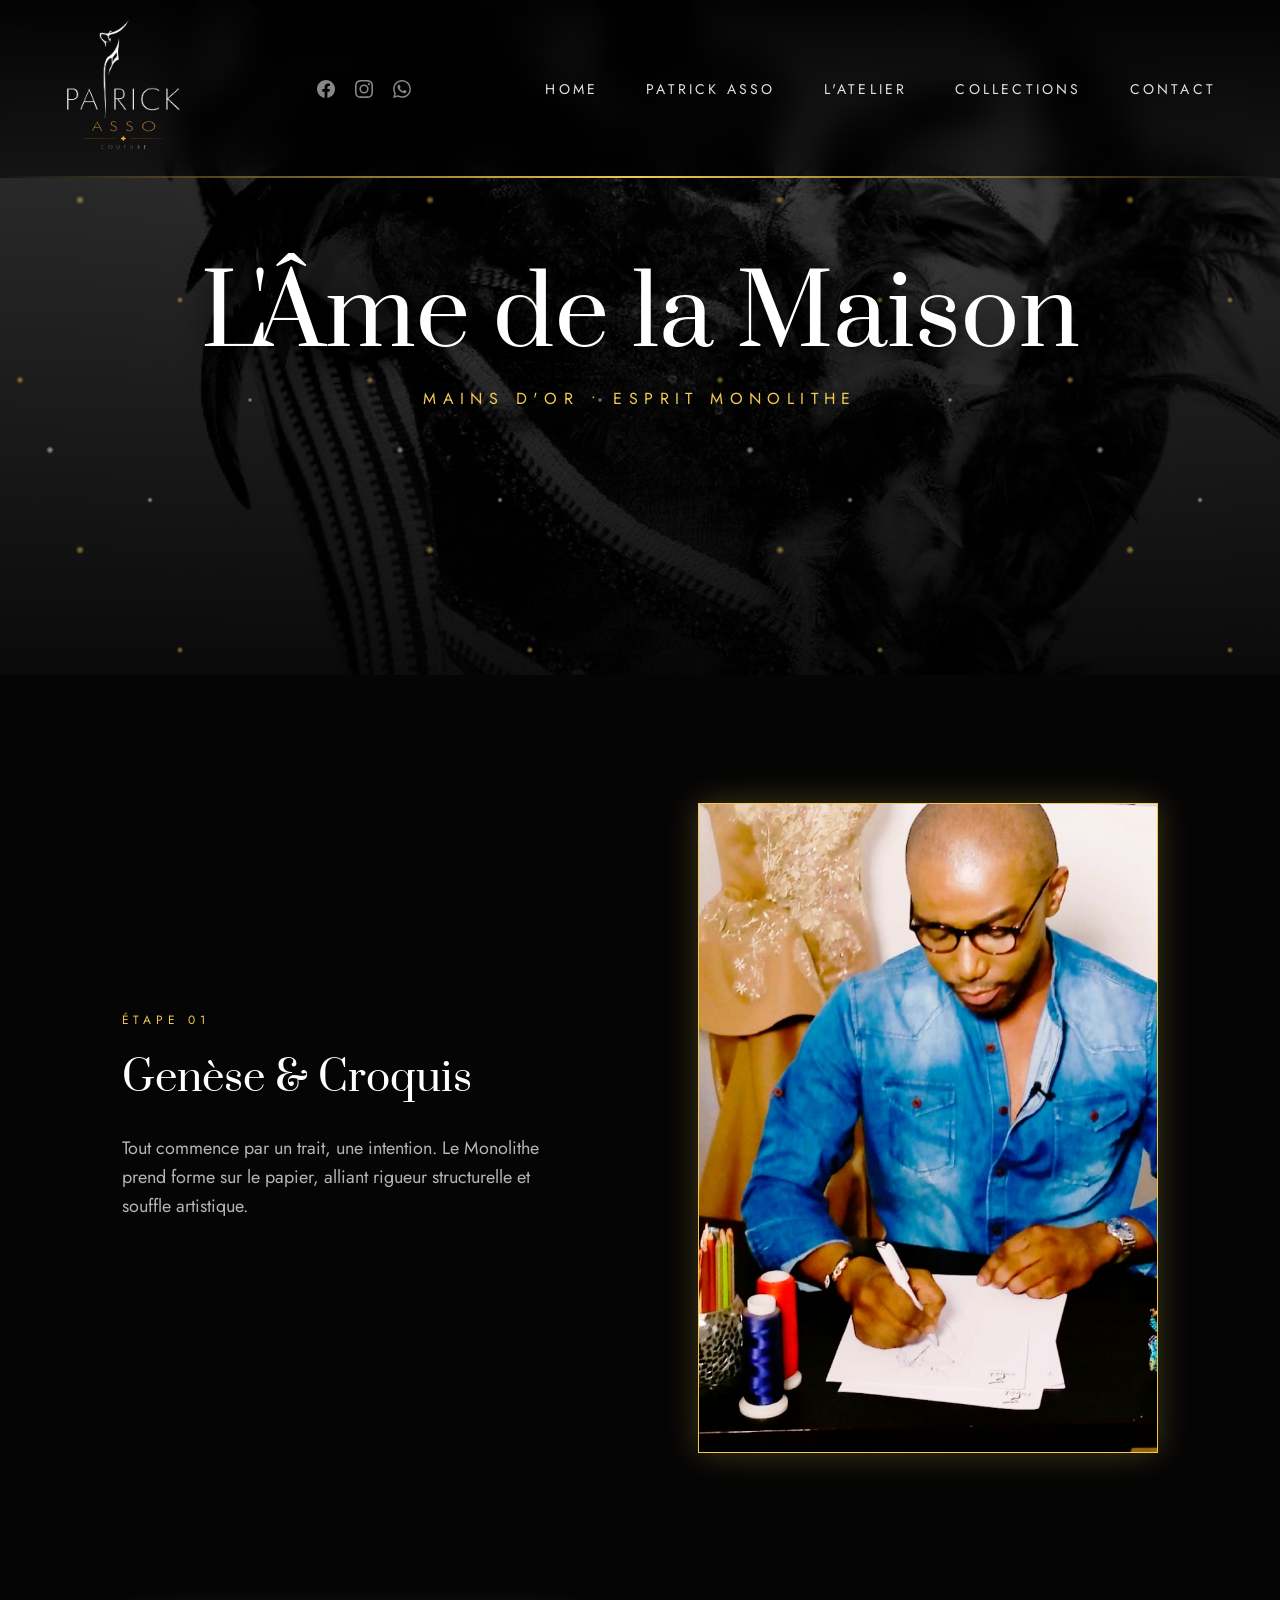
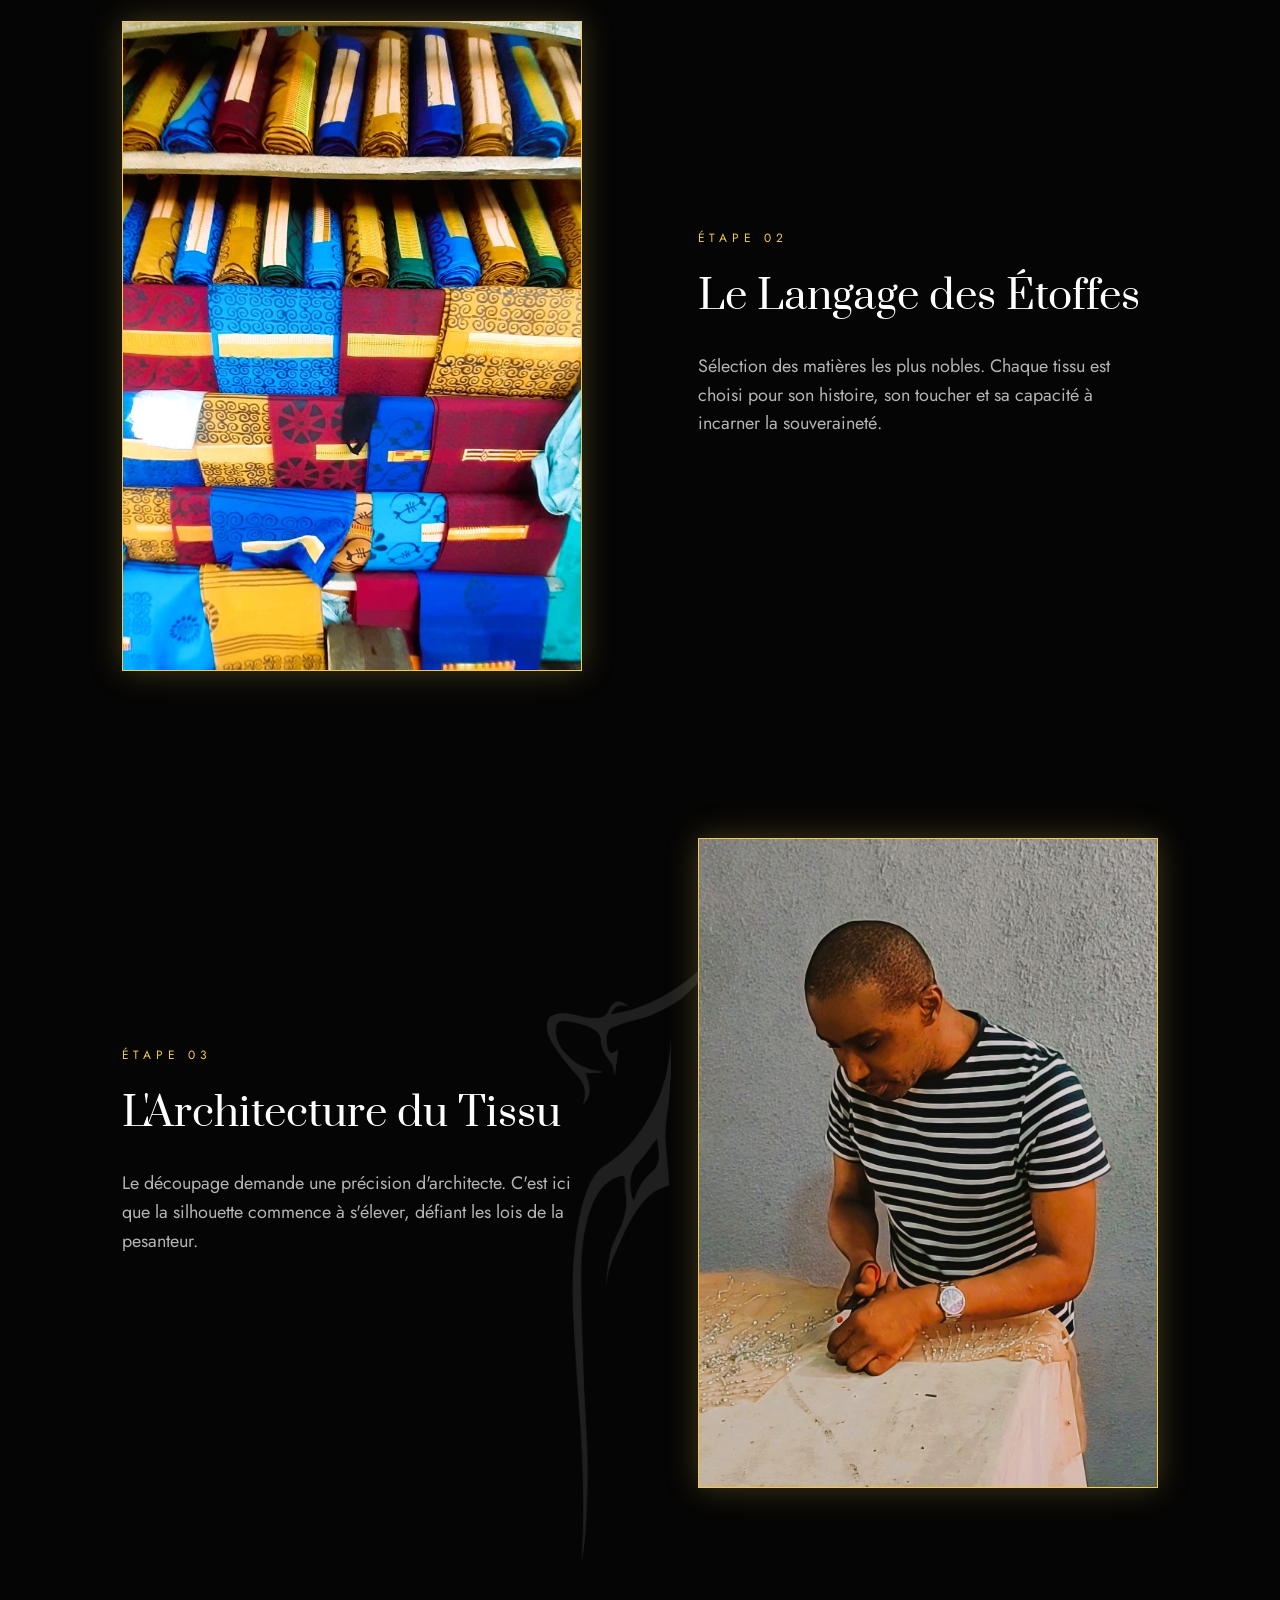
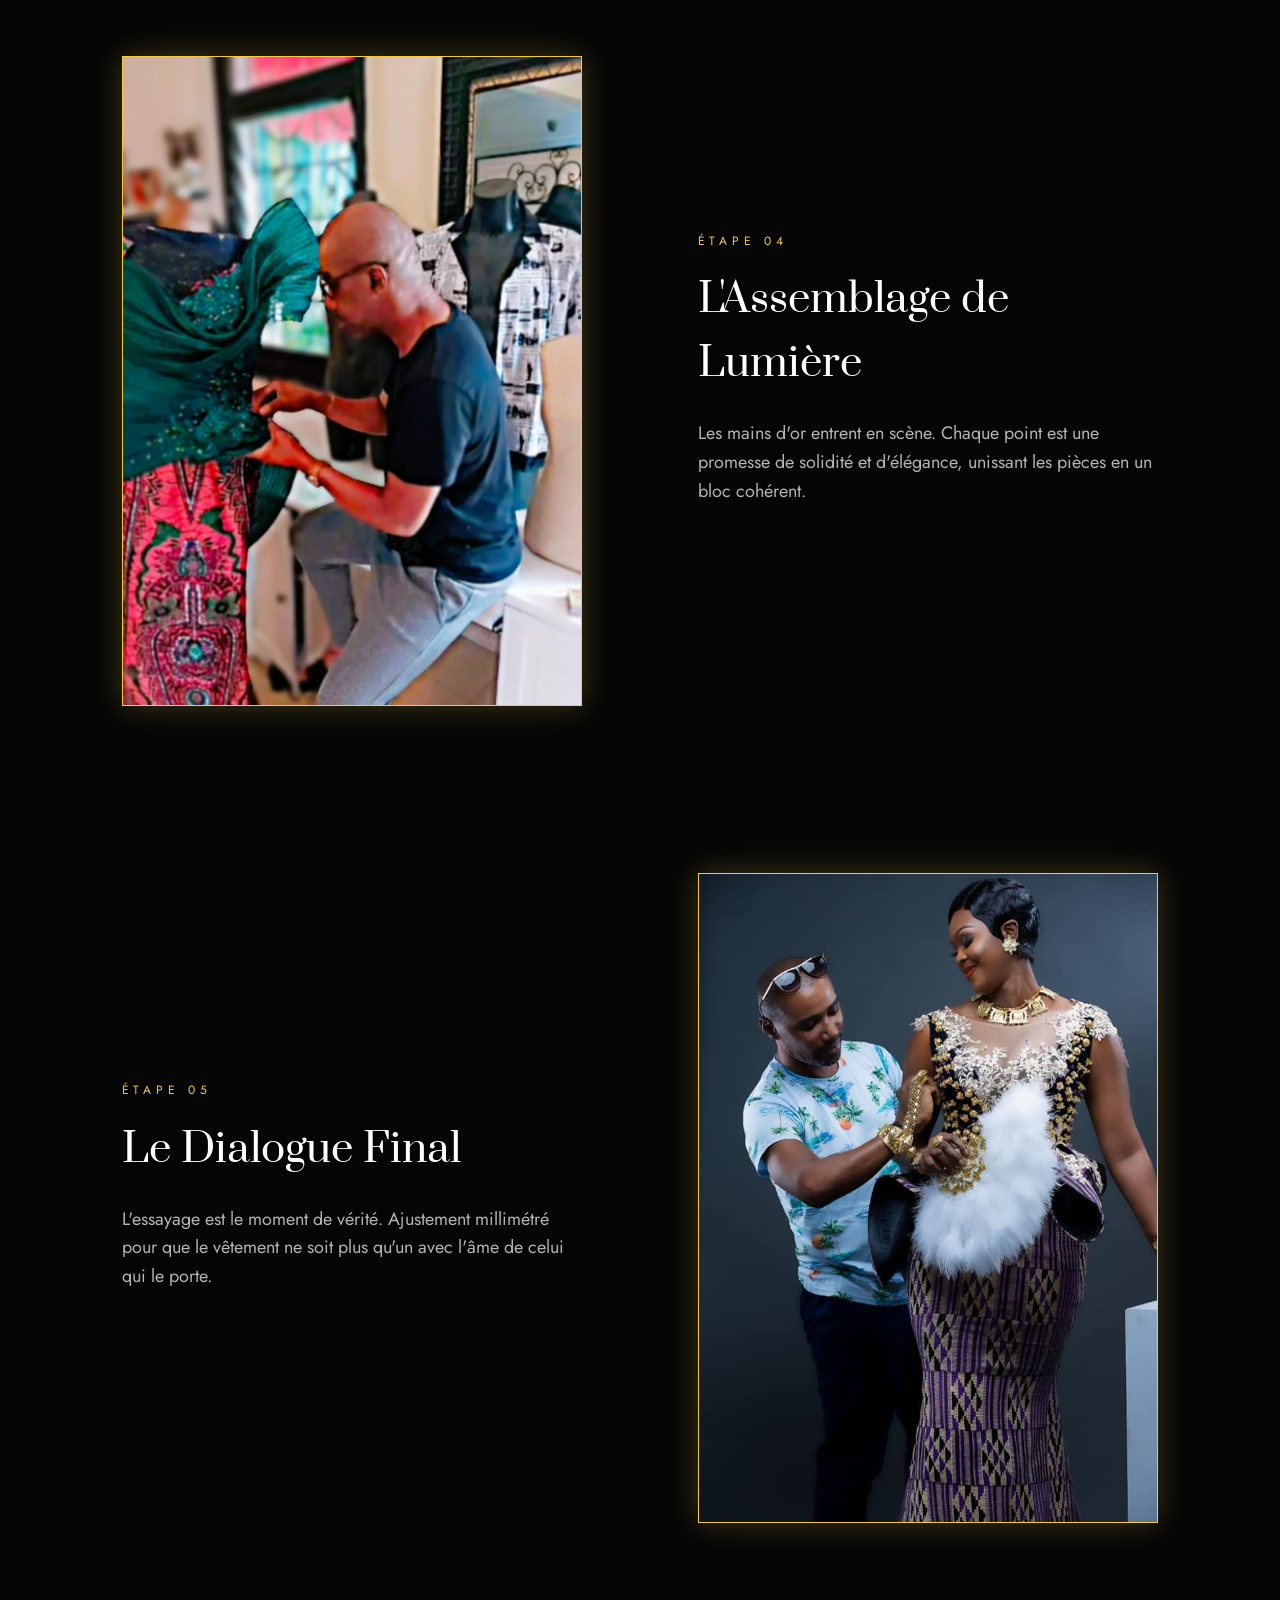
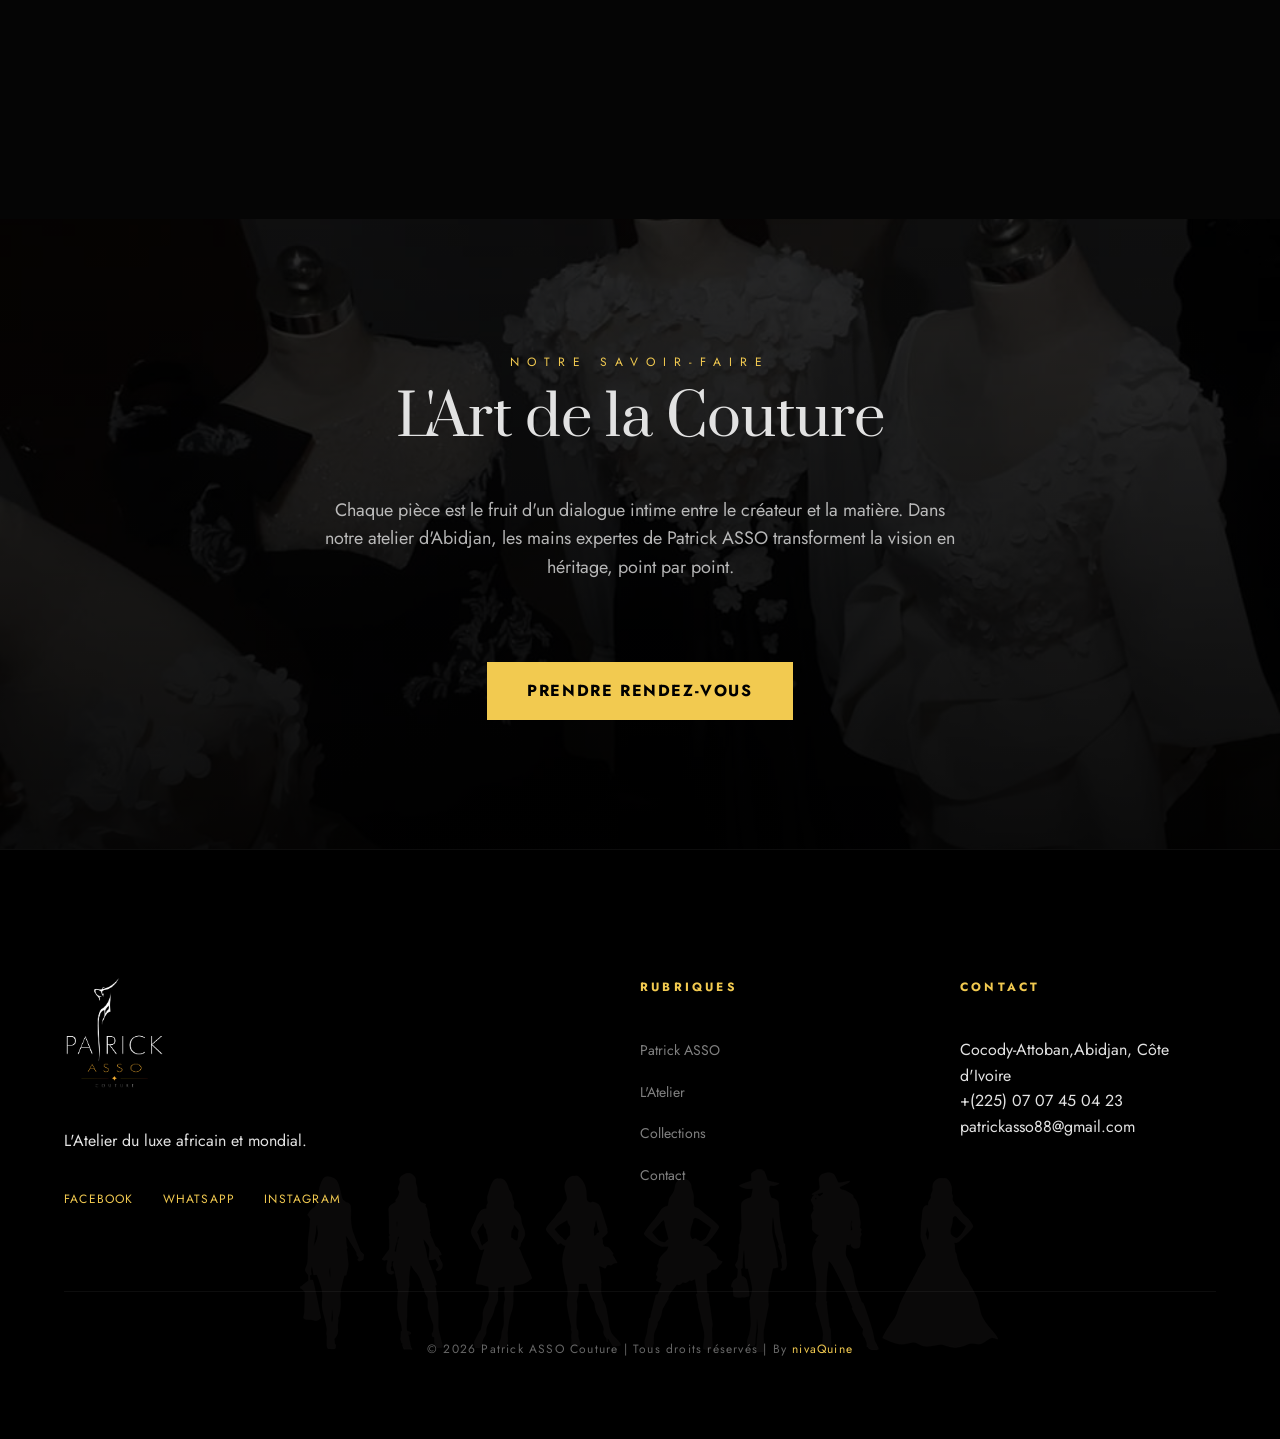
==== commit 3600ce96: "feat: son cristallin intro, icones sociales header, meta SEO Patrick Asso - Ajout son cristallin (cr" ====
--- a/atelier.html
+++ b/atelier.html
@@ -1,18 +1,29 @@
 <!DOCTYPE html>
 <html lang="fr">
 <head>
+    <!-- Google tag (gtag.js) -->
+    <script async src="https://www.googletagmanager.com/gtag/js?id=G-C0ZJG2VZ6G"></script>
+    <script>
+      window.dataLayer = window.dataLayer || [];
+      function gtag(){dataLayer.push(arguments);}
+      gtag('js', new Date());
+      gtag('config', 'G-C0ZJG2VZ6G');
+    </script>
     <meta charset="UTF-8">
     <meta name="viewport" content="width=device-width, initial-scale=1.0">
     <title>L'Atelier & Sur Mesure | Patrick ASSO Couture</title>
     <meta name="description" content="Visitez l'atelier Patrick ASSO Couture à Abidjan. Consultations privées, créations sur mesure et savoir-faire artisanal depuis 20 ans.">
     <meta name="robots" content="index, follow">
-    <link rel="canonical" href="https://patrick-asso-couture.vercel.app/atelier.html">
+    <meta name="author" content="Patrick Asso">
+    <meta name="keywords"
+        content="Patrick Asso, Patrick Asso Couture, atelier haute couture Abidjan, créations sur mesure, consultation privée, savoir-faire artisanal, couturier Côte d'Ivoire">
+    <link rel="canonical" href="https://patrick-asso-couture.vercel.app/atelier">
     <!-- Open Graph -->
     <meta property="og:type" content="website">
     <meta property="og:title" content="L'Atelier & Sur Mesure | Patrick ASSO Couture">
     <meta property="og:description" content="Consultations privées, créations sur mesure et savoir-faire artisanal à Abidjan.">
     <meta property="og:image" content="https://patrick-asso-couture.vercel.app/images/atelier/atelier.jpg">
-    <meta property="og:url" content="https://patrick-asso-couture.vercel.app/atelier.html">
+    <meta property="og:url" content="https://patrick-asso-couture.vercel.app/atelier">
     <meta property="og:site_name" content="Patrick ASSO Couture">
     <meta property="og:locale" content="fr_CI">
     <!-- Twitter Card -->
@@ -31,7 +42,7 @@
       "@type": "BreadcrumbList",
       "itemListElement": [
         {"@type": "ListItem", "position": 1, "name": "Accueil", "item": "https://patrick-asso-couture.vercel.app/"},
-        {"@type": "ListItem", "position": 2, "name": "L'Atelier", "item": "https://patrick-asso-couture.vercel.app/atelier.html"}
+        {"@type": "ListItem", "position": 2, "name": "L'Atelier", "item": "https://patrick-asso-couture.vercel.app/atelier"}
       ]
     }
     </script>
@@ -149,7 +160,7 @@
                 <span class="hero-label">NOTRE SAVOIR-FAIRE</span>
                 <h2>L'Art de la Couture</h2>
                 <p class="body-text max-w-650 mx-auto">Chaque pièce est le fruit d'un dialogue intime entre le créateur et la matière. Dans notre atelier d'Abidjan, les mains expertes de Patrick ASSO transforment la vision en héritage, point par point.</p>
-                <a href="index.html#contact-middle" class="btn-primary mt-3">Prendre Rendez-vous</a>
+                <a href="/#contact-middle" class="btn-primary mt-3">Prendre Rendez-vous</a>
             </div>
         </section>
 
--- a/index.css
+++ b/index.css
@@ -145,6 +145,33 @@
     width: auto;
 }
 
+.header-social {
+    display: flex;
+    align-items: center;
+    gap: 1.25rem;
+    z-index: 2;
+}
+
+.header-social a {
+    color: var(--color-silver);
+    opacity: 0.6;
+    transition: opacity 0.3s, color 0.3s, transform 0.3s;
+    display: flex;
+    align-items: center;
+    justify-content: center;
+}
+
+.header-social a:hover {
+    opacity: 1;
+    color: var(--color-gold);
+    transform: scale(1.15);
+}
+
+.header-social svg {
+    width: 18px;
+    height: 18px;
+}
+
 .main-nav ul {
     display: flex;
     list-style: none;
@@ -838,6 +865,36 @@
 
 .gallery-item:hover img {
     transform: scale(1.08);
+}
+
+.gallery-item-hidden {
+    display: none;
+}
+
+.btn-gold {
+    display: inline-block;
+    padding: 1rem 3rem;
+    margin-top: 2rem;
+    font-family: var(--font-sans);
+    font-size: 0.875rem;
+    font-weight: 700;
+    letter-spacing: 0.15em;
+    text-transform: uppercase;
+    color: var(--color-gold);
+    background: transparent;
+    border: 2px solid var(--color-gold);
+    cursor: pointer;
+    transition: all 0.4s ease;
+}
+
+.btn-gold:hover {
+    background: var(--color-gold);
+    color: #000;
+    box-shadow: 0 0 30px rgba(242, 202, 80, 0.4);
+}
+
+.mt-2 {
+    margin-top: 2rem;
 }
 
 /* Footer Copyright Branding Motif */
@@ -924,6 +981,18 @@
 
     .main-header {
         padding: 0.71rem 4%;
+    }
+
+    .header-social {
+        position: absolute;
+        left: 50%;
+        transform: translateX(-50%);
+        gap: 1rem;
+    }
+
+    .header-social svg {
+        width: 16px;
+        height: 16px;
     }
 
     .menu-toggle {
